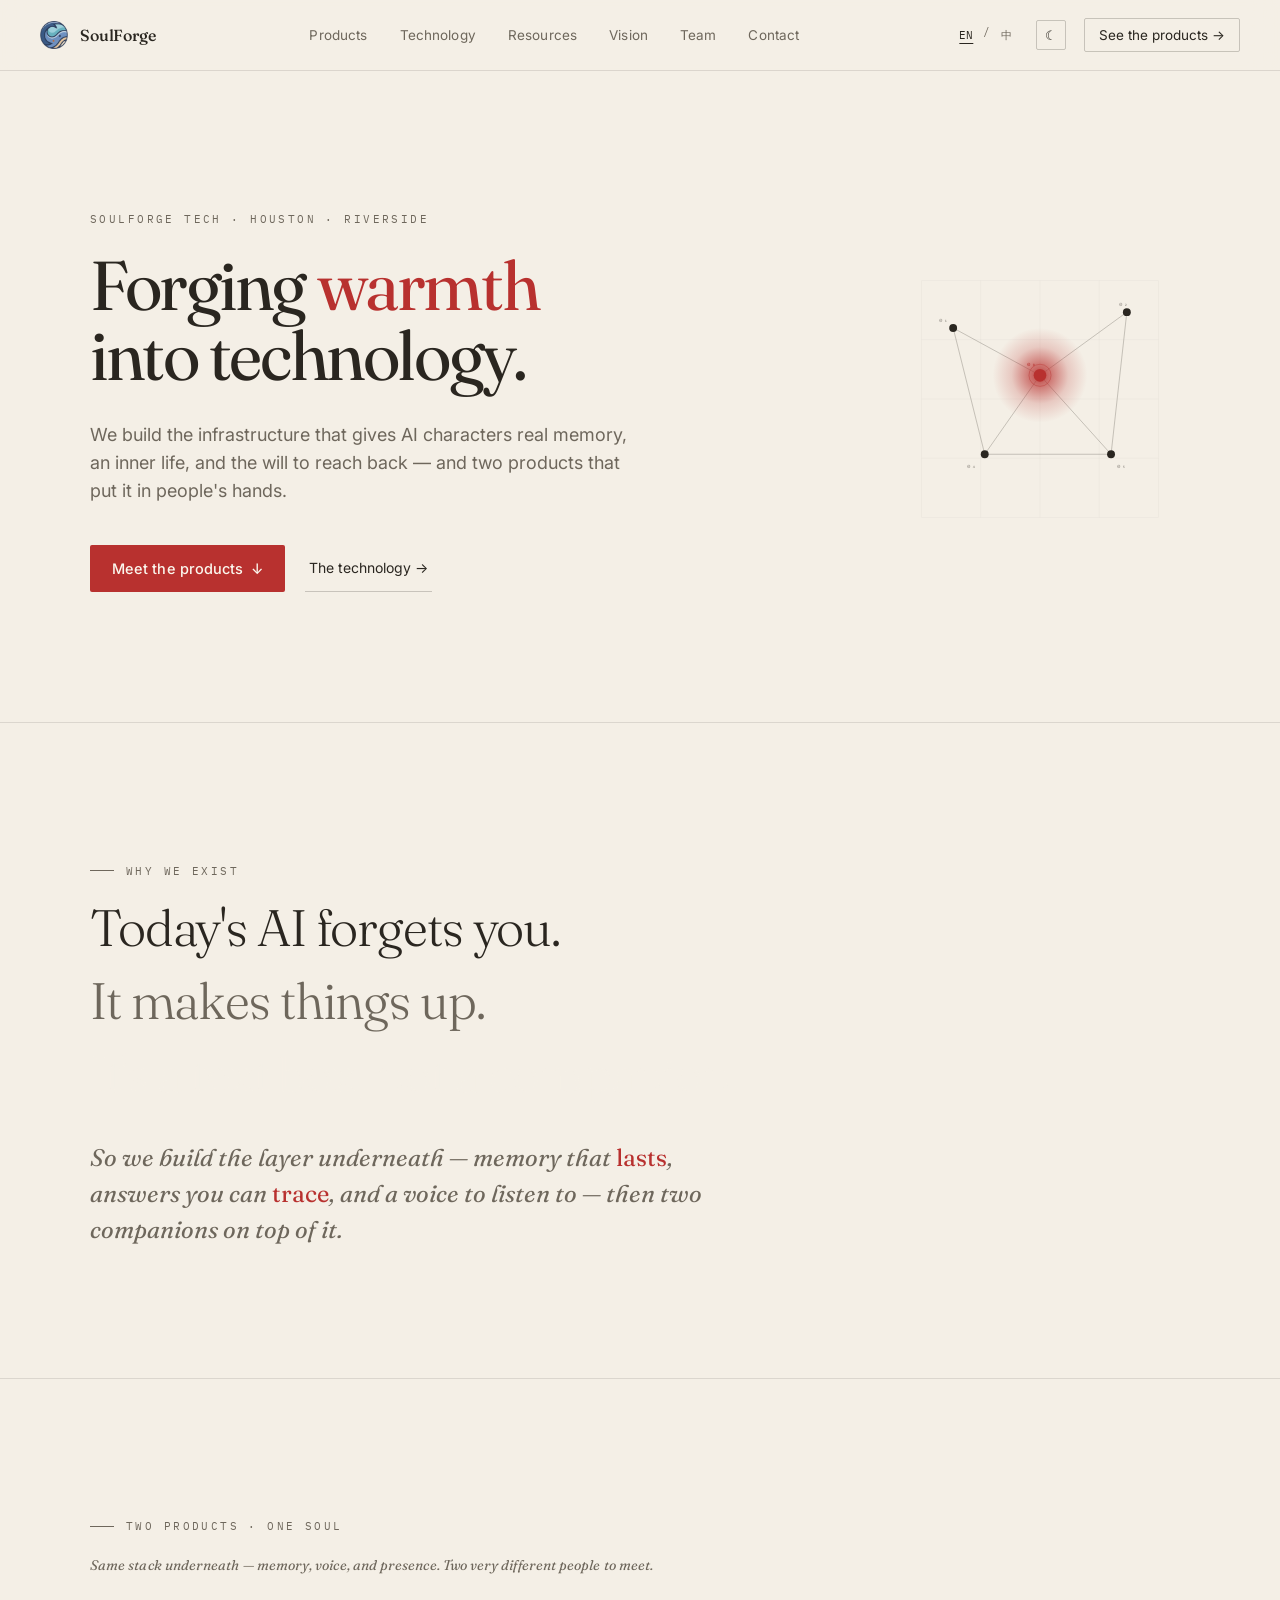
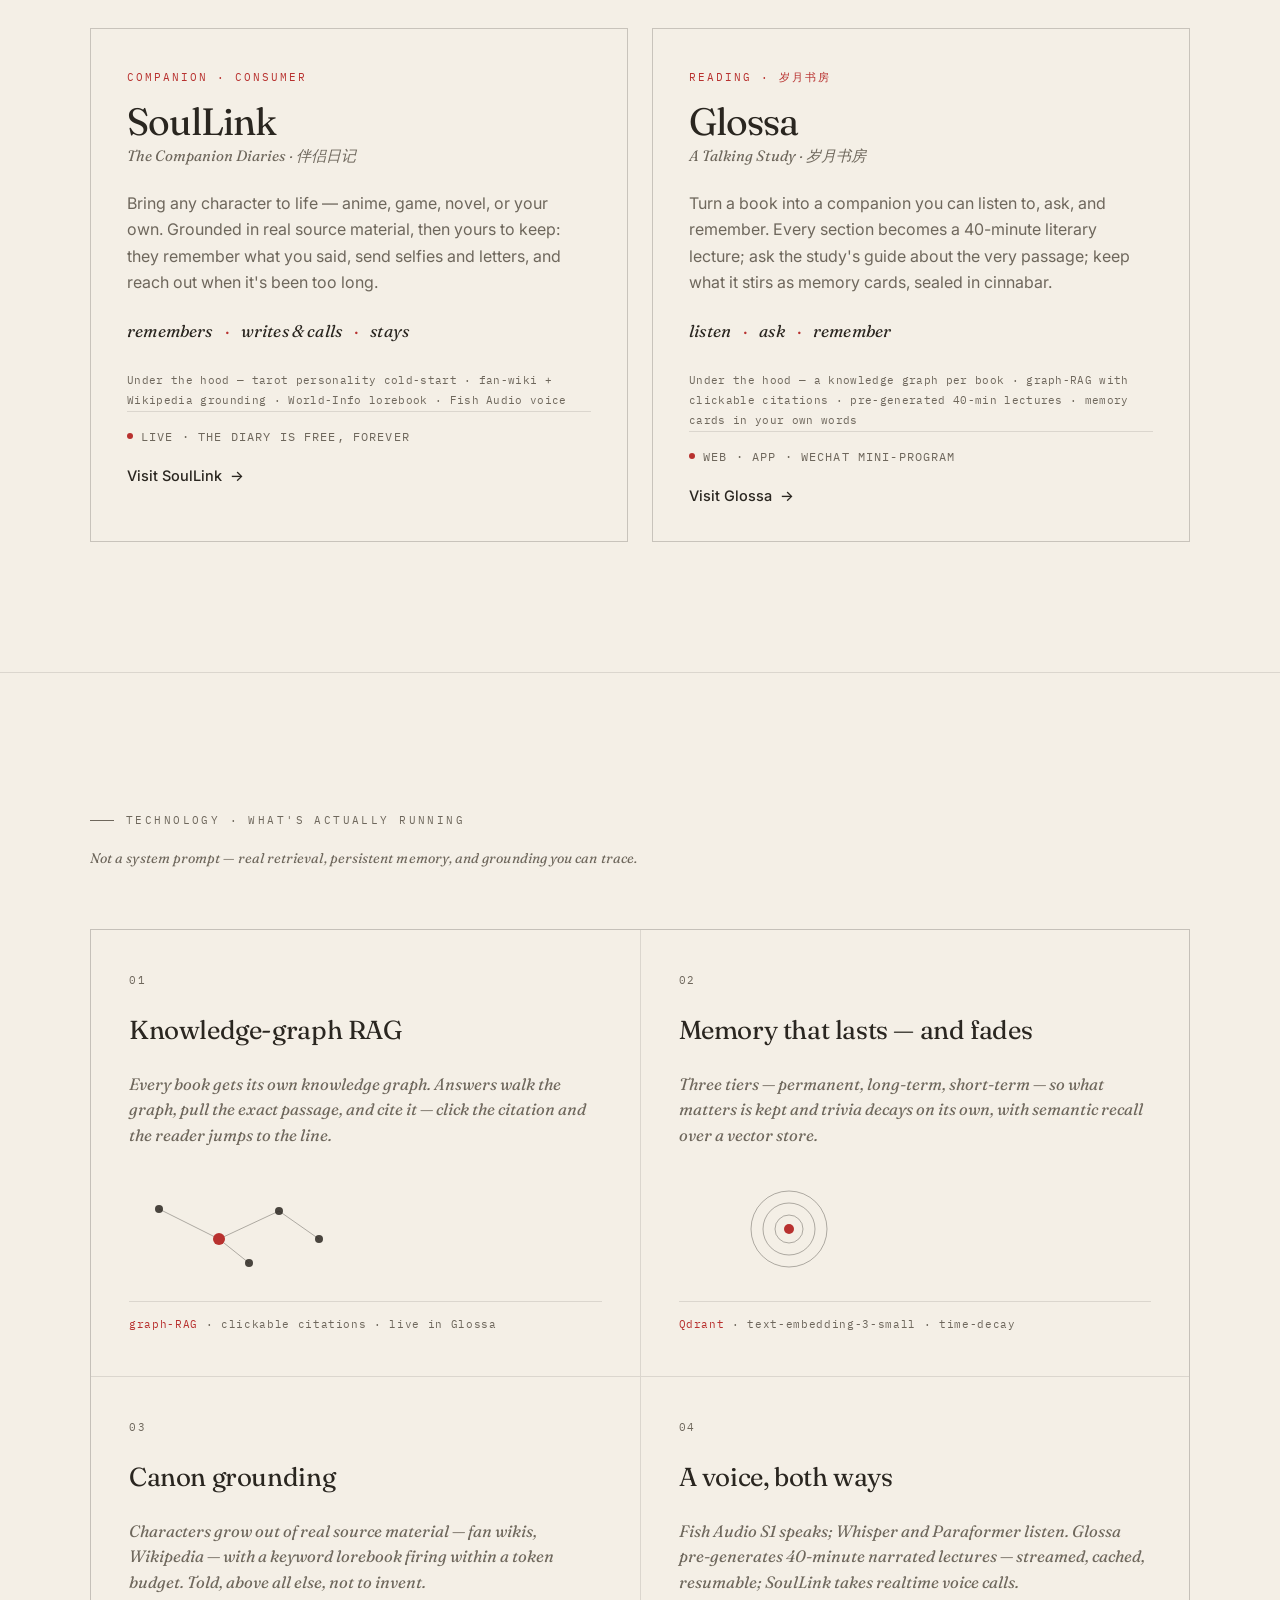
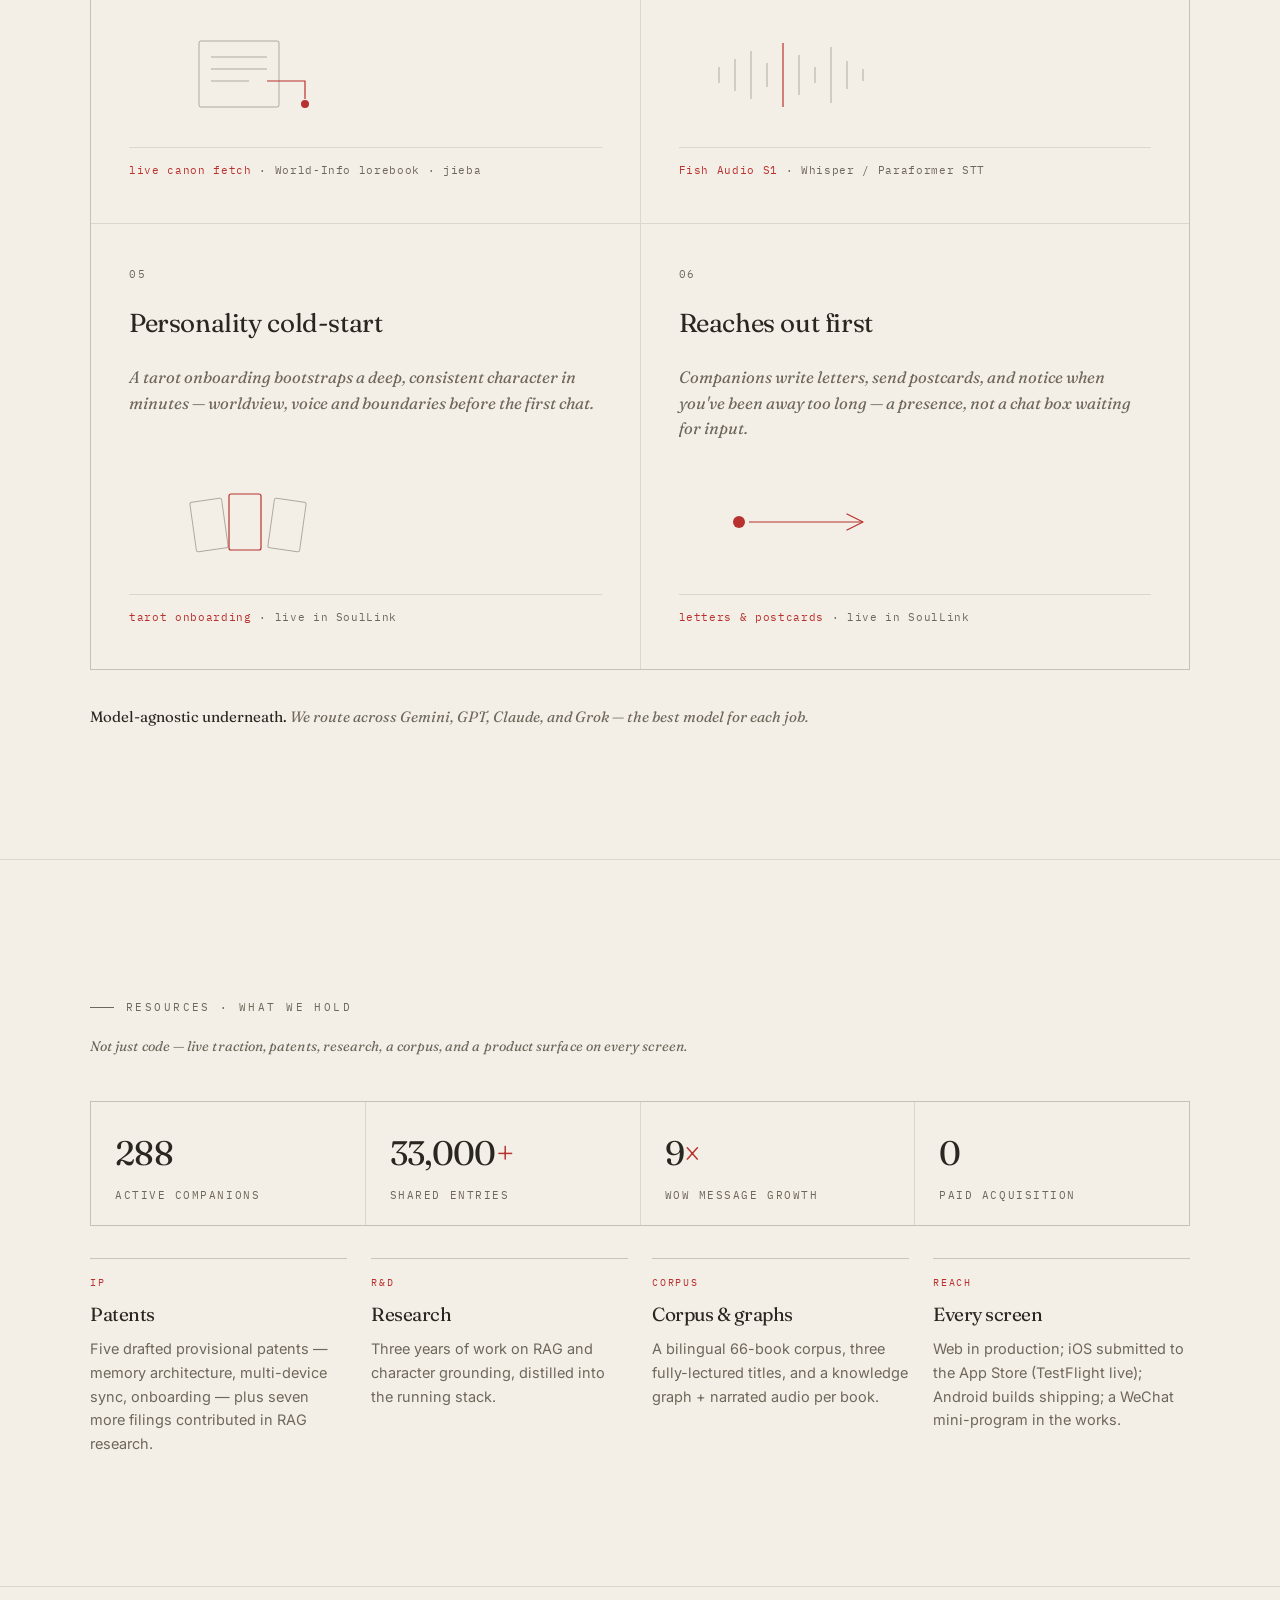
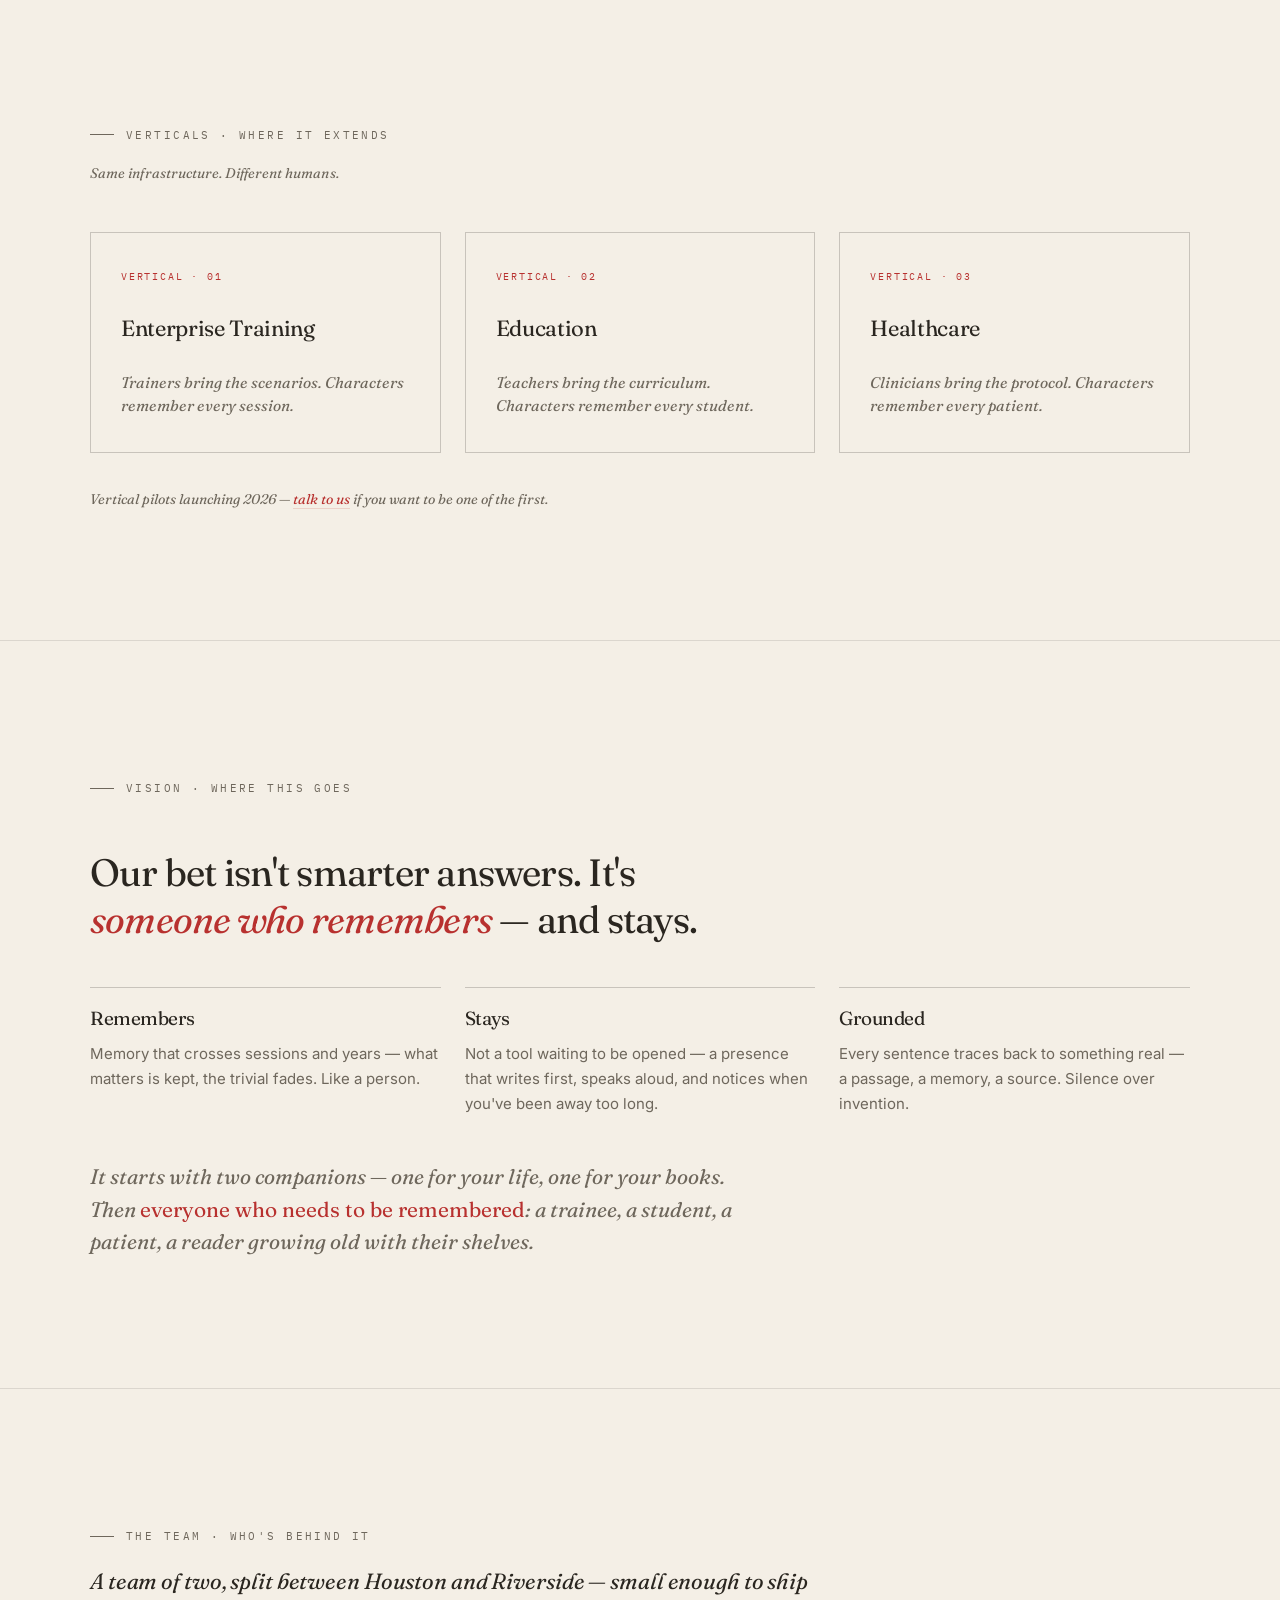
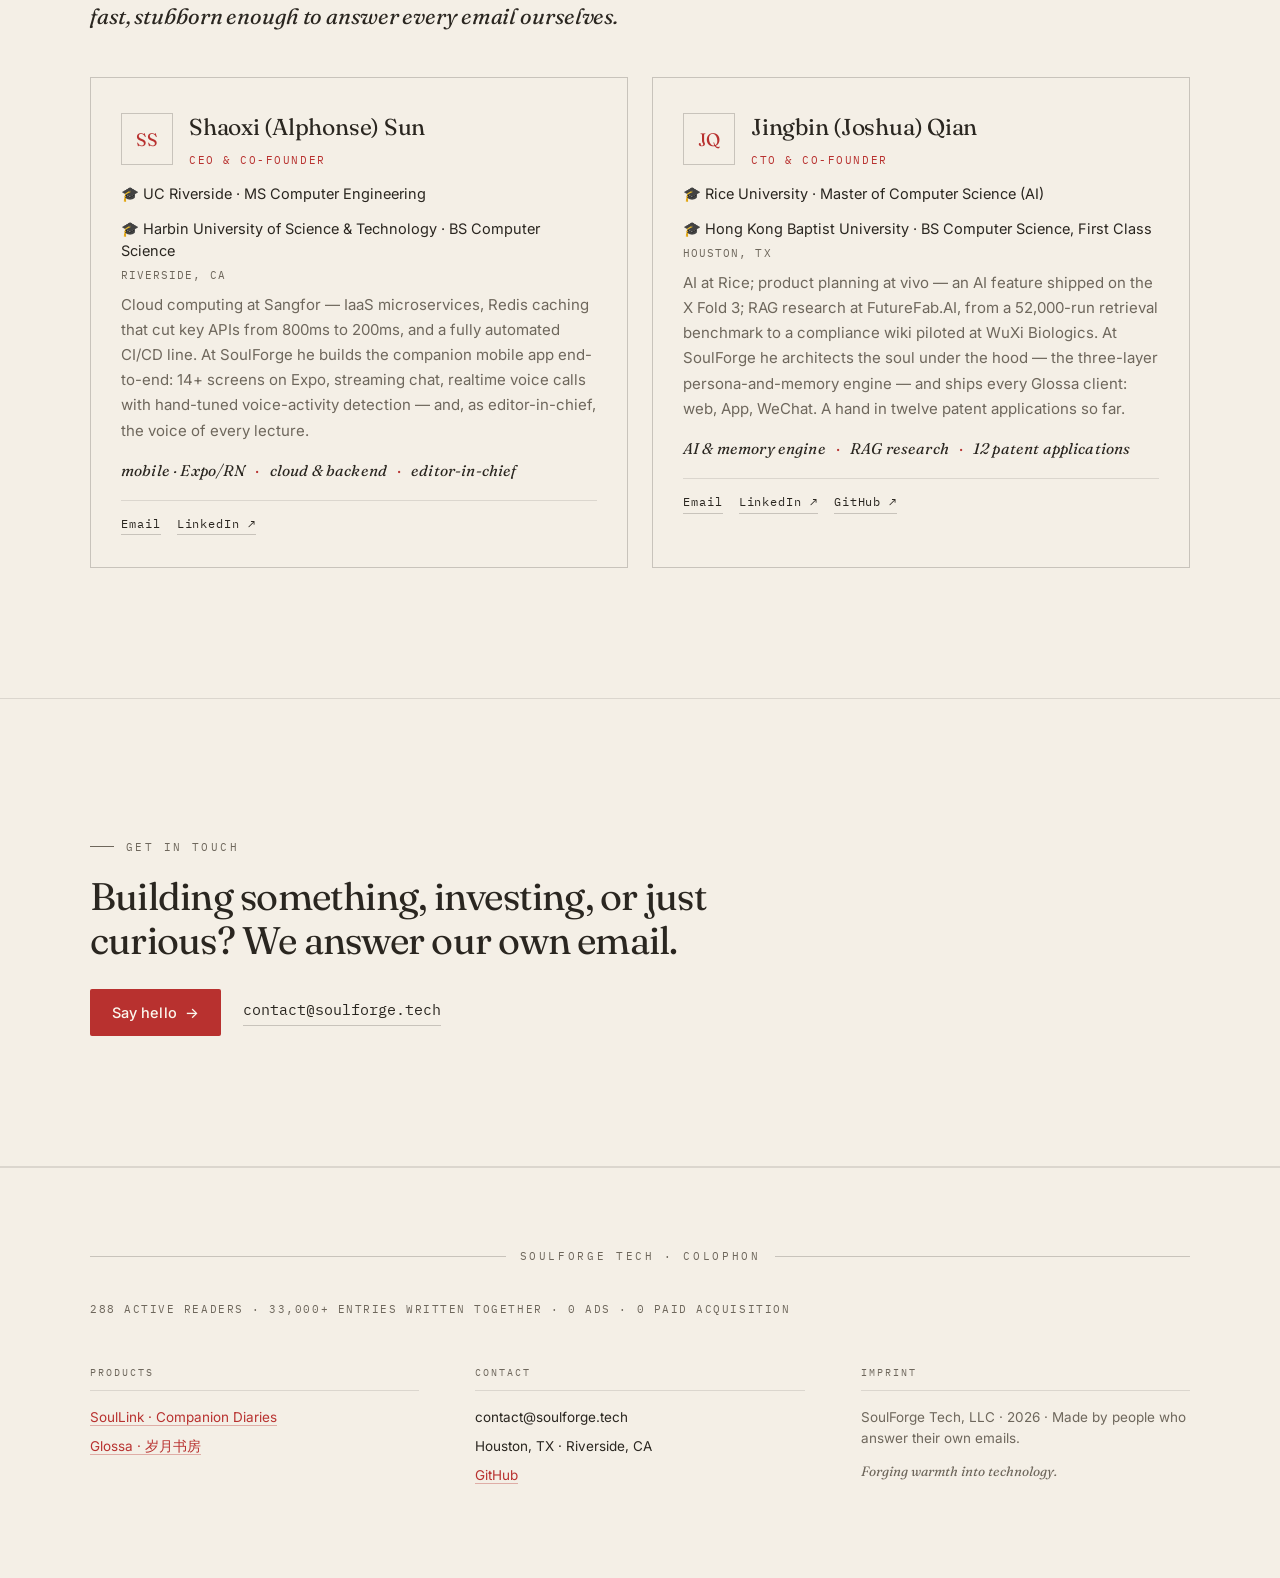
==== index.html @ 6eff0377 "fix(home): vision closing — 「和书架一起变老的读书人」→「读了一辈子书的人」 英文诗意直译在中文里不成立，换成自然说法。  Co-Authored-By: Claude O" ====
<!doctype html>
<html lang="en">
<head>
  <meta charset="utf-8"/>
  <meta name="viewport" content="width=device-width, initial-scale=1"/>
  <title>SoulForge Tech — Forging warmth into technology</title>
  <link rel="icon" type="image/png" href="public/logo.png"/>
  <link rel="canonical" href="https://soulforgetech.com/"/>
  <meta property="og:title" content="SoulForge Tech — Forging warmth into technology"/>
  <meta property="og:description" content="Infrastructure for AI companions with a soul — memory, an inner life, and the will to reach back. Two products: SoulLink and Glossa."/>
  <meta property="og:url" content="https://soulforgetech.com/"/>
  <meta property="og:image" content="https://soulforgetech.com/public/logo.png"/>
  <meta property="og:type" content="website"/>
  <meta name="theme-color" content="#0E0D0B" media="(prefers-color-scheme: dark)"/>
  <meta name="theme-color" content="#F4EFE6" media="(prefers-color-scheme: light)"/>
  <link rel="stylesheet" href="assets/platform.css?v=20260515"/>
  <style>
    /* ===== THEME: light auto-follows system; data-theme overrides ===== */
    :root{ --pf-nav-bg:rgba(14,13,11,0.86); }
    @media (prefers-color-scheme: light){
      :root{
        --pf-bg:#F4EFE6; --pf-bg-2:#ECE5D6; --pf-fg:#2A2620;
        --pf-muted:#6E675C; --pf-line:rgba(42,38,32,0.12); --pf-line-2:rgba(42,38,32,0.22);
        --pf-seal:#B8312F; --pf-seal-soft:rgba(184,49,47,0.16);
        --pf-nav-bg:rgba(244,239,230,0.85);
      }
    }
    :root[data-theme="light"]{
      --pf-bg:#F4EFE6; --pf-bg-2:#ECE5D6; --pf-fg:#2A2620;
      --pf-muted:#6E675C; --pf-line:rgba(42,38,32,0.12); --pf-line-2:rgba(42,38,32,0.22);
      --pf-seal:#B8312F; --pf-seal-soft:rgba(184,49,47,0.16);
      --pf-nav-bg:rgba(244,239,230,0.85);
    }
    :root[data-theme="dark"]{
      --pf-bg:#0E0D0B; --pf-bg-2:#16140F; --pf-fg:#F4EFE6;
      --pf-muted:#6B6760; --pf-line:rgba(244,239,230,0.10); --pf-line-2:rgba(244,239,230,0.18);
      --pf-seal:#B8312F; --pf-seal-soft:rgba(184,49,47,0.22);
      --pf-nav-bg:rgba(14,13,11,0.86);
    }
    /* theme-aware fixes for platform.css hardcodes */
    .platform .pf-nav{ background:var(--pf-nav-bg); }
    .platform .pf-btn{ color:#FBF7EE; }
    .platform .pf-problem-line:nth-child(3){ color:var(--pf-fg); opacity:.42; }
    /* subtle paper grain in light mode only */
    body.platform{ transition:background .4s ease,color .4s ease; }

    /* theme toggle button */
    .pf-theme{ width:30px; height:30px; border:1px solid var(--pf-line-2); background:transparent;
      color:var(--pf-fg); border-radius:2px; cursor:pointer; font-size:13px; line-height:1;
      display:inline-flex; align-items:center; justify-content:center; transition:border-color .15s ease; }
    .pf-theme:hover{ border-color:var(--pf-fg); }

    .pf-hero-eyebrow{ font-family:var(--pf-mono); font-size:11px; letter-spacing:.22em; text-transform:uppercase; color:var(--pf-muted); margin-bottom:22px; }

    /* hero graph — theme-aware via CSS (var() needs CSS props, not SVG attrs) */
    .pf-graph .g-grid{ stroke:var(--pf-fg); stroke-opacity:.07; stroke-width:.5; fill:none; }
    .pf-graph .g-edge{ stroke:var(--pf-fg); stroke-opacity:.30; stroke-width:1; fill:none; }
    .pf-graph .g-node{ fill:var(--pf-fg); }
    .pf-graph .g-hot{ fill:var(--pf-seal); }
    .pf-graph .g-ring{ stroke:var(--pf-seal); stroke-width:1; fill:none; opacity:.5; }
    .pf-graph .g-lbl{ fill:var(--pf-fg); fill-opacity:.5; font-family:var(--pf-mono); font-size:8px; letter-spacing:.1em; }
    .pf-graph .g-lbl.hot{ fill:var(--pf-seal); fill-opacity:1; }

    /* closing line under the problem */
    .pf-turn{ font-family:var(--pf-display); font-style:italic; font-size:clamp(18px,2vw,24px);
      color:var(--pf-muted); margin-top:36px; max-width:640px; text-wrap:pretty; }
    .pf-turn em{ font-style:normal; color:var(--pf-seal); }

    /* two product cards — the gateway */
    .pf-products{ display:grid; grid-template-columns:1fr 1fr; gap:24px; margin-top:52px; }
    .pf-product{ display:flex; flex-direction:column; text-decoration:none; padding:40px 36px 34px;
      border:1px solid var(--pf-line-2); background:var(--pf-bg); position:relative; overflow:hidden;
      transition:border-color .2s ease, transform .2s ease; }
    .pf-product::after{ content:""; position:absolute; left:0; top:0; height:3px; width:100%; background:var(--pf-seal); transform:scaleX(0); transform-origin:left; transition:transform .25s ease; }
    .pf-product:hover{ transform:translateY(-3px); }
    .pf-product:hover::after{ transform:scaleX(1); }
    .pf-product .pp-tag{ font-family:var(--pf-mono); font-size:10px; letter-spacing:.18em; text-transform:uppercase; color:var(--pf-seal); }
    .pf-product .pp-name{ font-family:var(--pf-display); font-weight:400; font-size:38px; letter-spacing:-.025em; color:var(--pf-fg); margin:18px 0 4px; line-height:1; }
    .pf-product .pp-sub{ font-family:var(--pf-display); font-style:italic; font-size:15px; color:var(--pf-muted); }
    .pf-product .pp-desc{ font-family:var(--pf-body); font-size:15px; line-height:1.6; color:var(--pf-muted); margin:22px 0 22px; max-width:42ch; }
    /* verb line — italic display keywords with seal middots, no boxes */
    .pf-product .pp-kw{ display:flex; flex-wrap:wrap; align-items:baseline; margin-bottom:20px; }
    .pf-product .pp-kw > span{ font-family:var(--pf-display); font-style:italic; font-size:17px; letter-spacing:.01em; color:var(--pf-fg); }
    .pf-product .pp-kw > span + span::before{ content:"·"; color:var(--pf-seal); font-style:normal; margin:0 12px; }
    .pf-product .pp-meta{ font-family:var(--pf-mono); font-size:10.5px; letter-spacing:.1em; text-transform:uppercase; color:var(--pf-muted); padding-top:16px; border-top:1px solid var(--pf-line); display:flex; align-items:center; gap:8px; }
    .pf-product .pp-meta .dot{ width:6px; height:6px; border-radius:50%; background:var(--pf-seal); display:inline-block; }
    .pf-product .pp-tech{ font-family:var(--pf-mono); font-size:10px; letter-spacing:.03em; line-height:1.75; color:var(--pf-muted); margin-top:8px; }
    .pf-product .pp-go{ margin-top:20px; font-family:var(--pf-body); font-size:14.5px; font-weight:500; color:var(--pf-fg); display:inline-flex; gap:8px; align-items:center; }
    .pf-product:hover .pp-go{ color:var(--pf-seal); }
    .pf-product .pp-go .arrow{ transition:transform .2s ease; }
    .pf-product:hover .pp-go .arrow{ transform:translateX(3px); }

    /* platform capabilities — 2×2, richer + a proof line */
    .pf-caps{ display:grid; grid-template-columns:1fr 1fr; gap:1px; background:var(--pf-line); border:1px solid var(--pf-line); margin-top:44px; }
    .pf-cap{ background:var(--pf-bg); padding:34px 34px 30px; display:flex; flex-direction:column; gap:12px; min-height:210px; }
    .pf-cap .n{ font-family:var(--pf-mono); font-size:10px; letter-spacing:.18em; color:var(--pf-seal); }
    .pf-cap h3{ font-family:var(--pf-display); font-weight:400; font-size:22px; color:var(--pf-fg); letter-spacing:-.01em; }
    .pf-cap p{ font-family:var(--pf-body); font-size:14.5px; line-height:1.58; color:var(--pf-muted); flex:1; }
    .pf-cap .proof{ font-family:var(--pf-mono); font-size:10.5px; letter-spacing:.06em; color:var(--pf-muted); padding-top:14px; border-top:1px solid var(--pf-line); }
    .pf-cap .proof b{ color:var(--pf-seal); font-weight:400; }
    .pf-more{ margin-top:34px; display:inline-flex; align-items:center; gap:8px; font-family:var(--pf-body); font-size:14.5px; color:var(--pf-seal); text-decoration:none; border-bottom:1px solid var(--pf-seal-soft); padding-bottom:3px; }
    .pf-more:hover{ border-color:var(--pf-seal); }
    .pf-verticals-note{ margin-top:28px; font-family:var(--pf-display); font-style:italic; font-size:15px; color:var(--pf-muted); }
    .pf-verticals-note b{ color:var(--pf-fg); font-weight:400; font-style:normal; }

    /* team */
    .pf-team{ display:grid; grid-template-columns:1fr 1fr; gap:24px; margin-top:44px; }
    .pf-member{ padding:32px 30px; border:1px solid var(--pf-line-2); background:var(--pf-bg); }
    .pf-member .m-name{ font-family:var(--pf-display); font-weight:400; font-size:23px; color:var(--pf-fg); letter-spacing:-.01em; }
    .pf-member .m-role{ font-family:var(--pf-mono); font-size:11px; letter-spacing:.14em; text-transform:uppercase; color:var(--pf-seal); margin-top:8px; }
    .pf-member .m-edu{ font-family:var(--pf-body); font-size:13px; color:var(--pf-fg); margin-top:14px; }
    .pf-member .m-bio{ font-family:var(--pf-body); font-size:13.5px; color:var(--pf-muted); line-height:1.6; margin-top:8px; }

    /* contact */
    .pf-contact{ max-width:640px; }
    .pf-contact h2{ font-family:var(--pf-display); font-weight:400; font-size:clamp(28px,3vw,40px); letter-spacing:-.02em; line-height:1.14; color:var(--pf-fg); margin-bottom:26px; text-wrap:balance; }
    .pf-contact .row{ display:flex; align-items:center; gap:22px; flex-wrap:wrap; }
    .pf-contact .email{ font-family:var(--pf-mono); font-size:15px; color:var(--pf-fg); text-decoration:none; border-bottom:1px solid var(--pf-line-2); padding-bottom:3px; }
    .pf-contact .email:hover{ border-color:var(--pf-seal); color:var(--pf-seal); }

    /* smooth anchors under the sticky nav */
    html{ scroll-behavior:smooth; }
    .pf-section{ scroll-margin-top:70px; }

    /* nav scroll-spy — seal underline on the active section */
    .pf-nav-links a{ position:relative; }
    .pf-nav-links a::after{ content:""; position:absolute; left:10%; right:10%; bottom:-5px; height:1.5px; background:var(--pf-seal); transform:scaleX(0); transform-origin:left; transition:transform .25s ease; }
    .pf-nav-links a.on{ color:var(--pf-fg); }
    .pf-nav-links a.on::after{ transform:scaleX(1); }

    /* sub-eyebrow — labels the two halves of the tech section */
    .pf-sub-eyebrow{ display:block; font-family:var(--pf-mono); font-size:10.5px; letter-spacing:.2em; text-transform:uppercase; color:var(--pf-muted); margin-top:56px; }
    .pf-sub-eyebrow b{ color:var(--pf-seal); font-weight:400; }

    /* the tech grid — six real capabilities, theme-aware SVGs */
    .pf-pillars{ display:grid; grid-template-columns:repeat(3,1fr); gap:1px; background:var(--pf-line); border:1px solid var(--pf-line); margin-top:44px; }
    .pf-pillar{ background:var(--pf-bg); padding:30px 28px 24px; display:flex; flex-direction:column; gap:11px; }
    .pf-pillar .proof{ font-family:var(--pf-mono); font-size:11px; letter-spacing:.06em; color:var(--pf-muted); padding-top:14px; border-top:1px solid var(--pf-line); }
    .pf-pillar .proof b{ color:var(--pf-seal); font-weight:400; }
    .pf-pillar-num{ font-family:var(--pf-mono); font-size:10px; letter-spacing:.18em; color:var(--pf-seal); }
    .pf-pillar-title{ font-family:var(--pf-display); font-weight:400; font-size:19px; color:var(--pf-fg); letter-spacing:-.01em; }
    .pf-pillar-desc{ font-family:var(--pf-body); font-size:13.5px; line-height:1.55; color:var(--pf-muted); flex:1; }
    .pf-pillar-svg{ width:100%; height:70px; margin-top:4px; }
    .pf-pillar-svg .s{ stroke:var(--pf-fg); stroke-opacity:.35; stroke-width:1; fill:none; }
    .pf-pillar-svg .f{ fill:var(--pf-fg); fill-opacity:.85; }
    .pf-pillar-svg .hot{ fill:var(--pf-seal); }
    .pf-pillar-svg .hots{ stroke:var(--pf-seal); stroke-width:1.2; fill:none; }

    /* resources — the holdings */
    .pf-stats{ display:grid; grid-template-columns:repeat(4,1fr); gap:1px; background:var(--pf-line); border:1px solid var(--pf-line); margin-top:44px; }
    .pf-stat{ background:var(--pf-bg); padding:26px 24px 22px; }
    .pf-stat .v{ font-family:var(--pf-display); font-weight:400; font-size:34px; color:var(--pf-fg); letter-spacing:-.02em; font-variant-numeric:tabular-nums; }
    .pf-stat .v em{ font-style:normal; color:var(--pf-seal); }
    .pf-stat .k{ font-family:var(--pf-mono); font-size:10.5px; letter-spacing:.14em; text-transform:uppercase; color:var(--pf-muted); margin-top:8px; }
    .pf-res{ display:grid; grid-template-columns:repeat(4,1fr); gap:24px; margin-top:32px; }
    .pf-res-item{ border-top:1px solid var(--pf-line-2); padding-top:16px; }
    .pf-res-item .n{ font-family:var(--pf-mono); font-size:10px; letter-spacing:.18em; color:var(--pf-seal); display:block; margin-bottom:10px; }
    .pf-res-item h3{ font-family:var(--pf-display); font-weight:400; font-size:18px; color:var(--pf-fg); }
    .pf-res-item p{ font-family:var(--pf-body); font-size:13px; line-height:1.6; color:var(--pf-muted); margin-top:8px; }

    /* verticals (ported) */
    .pf-verticals{ display:grid; grid-template-columns:repeat(3,1fr); gap:24px; margin-top:44px; }
    .pf-vertical{ border-top:1px solid var(--pf-line-2); padding-top:18px; }
    .pf-vertical-num{ font-family:var(--pf-mono); font-size:10px; letter-spacing:.18em; color:var(--pf-seal); }
    .pf-vertical-title{ font-family:var(--pf-display); font-weight:400; font-size:20px; color:var(--pf-fg); margin-top:10px; }
    .pf-vertical-desc{ font-family:var(--pf-body); font-size:13.5px; line-height:1.6; color:var(--pf-muted); margin-top:8px; }
    .pf-verticals-disclaimer{ margin-top:30px; font-family:var(--pf-display); font-style:italic; font-size:14.5px; color:var(--pf-muted); }
    .pf-verticals-disclaimer a{ color:var(--pf-seal); text-decoration:none; border-bottom:1px solid var(--pf-seal-soft); }

    /* vision */
    .pf-vision-lead{ font-family:var(--pf-display); font-weight:400; font-size:clamp(26px,3vw,38px); letter-spacing:-.02em; line-height:1.22; color:var(--pf-fg); max-width:780px; margin-top:34px; text-wrap:balance; }
    .pf-vision-lead em{ font-style:italic; color:var(--pf-seal); }
    .pf-vis{ display:grid; grid-template-columns:repeat(3,1fr); gap:24px; margin-top:44px; }
    .pf-vis-item{ border-top:1px solid var(--pf-line-2); padding-top:16px; }
    .pf-vis-item h3{ font-family:var(--pf-display); font-weight:400; font-size:19px; color:var(--pf-fg); }
    .pf-vis-item p{ font-family:var(--pf-body); font-size:13.5px; line-height:1.62; color:var(--pf-muted); margin-top:8px; }
    .pf-vision-close{ margin-top:44px; font-family:var(--pf-display); font-style:italic; font-size:clamp(17px,1.9vw,21px); color:var(--pf-muted); max-width:680px; line-height:1.55; }
    .pf-vision-close em{ font-style:normal; color:var(--pf-seal); }

    /* team — richer cards */
    .pf-member .m-top{ display:flex; align-items:center; gap:16px; }
    .pf-member .m-ava{ width:52px; height:52px; flex:0 0 auto; display:grid; place-items:center; border:1px solid var(--pf-line-2); color:var(--pf-seal); font-family:var(--pf-display); font-size:18px; letter-spacing:.02em; }
    .pf-member .m-loc{ font-family:var(--pf-mono); font-size:10.5px; letter-spacing:.1em; text-transform:uppercase; color:var(--pf-muted); margin-top:6px; }
    /* focus line — same italic verb treatment as the product cards */
    .pf-member .m-chips{ display:flex; flex-wrap:wrap; align-items:baseline; margin-top:16px; }
    .pf-member .m-chips > span{ font-family:var(--pf-display); font-style:italic; font-size:15.5px; letter-spacing:.01em; color:var(--pf-fg); }
    .pf-member .m-chips > span + span::before{ content:"·"; color:var(--pf-seal); font-style:normal; margin:0 10px; }
    .pf-member .m-links{ display:flex; gap:16px; margin-top:18px; padding-top:14px; border-top:1px solid var(--pf-line); }
    .pf-member .m-links a{ font-family:var(--pf-mono); font-size:11px; letter-spacing:.08em; color:var(--pf-fg); text-decoration:none; border-bottom:1px solid var(--pf-line-2); padding-bottom:2px; }
    .pf-member .m-links a:hover{ color:var(--pf-seal); border-color:var(--pf-seal); }

    /* type scale bump + smoother rendering (fonts read small / jagged on Windows) */
    body.platform{ -webkit-font-smoothing:antialiased; -moz-osx-font-smoothing:grayscale; text-rendering:optimizeLegibility; }
    .pf-nav-links a{ font-size:14.5px; }
    .pf-eyebrow{ font-size:11.5px; }
    .pf-hero-sub{ font-size:18px; line-height:1.65; }
    .pf-section-tagline{ font-size:17px; }
    .pf-why p{ font-size:17.5px; line-height:1.7; }
    .pf-product .pp-desc{ font-size:16px; line-height:1.66; max-width:46ch; }
    .pf-product .pp-tech{ font-size:11px; line-height:1.8; }
    .pf-product .pp-meta{ font-size:11.5px; }
    .pf-product .pp-tag{ font-size:11px; }
    .pf-pillar-title{ font-size:20px; }
    .pf-pillar-desc{ font-size:15px; line-height:1.62; }
    .pf-res-item h3{ font-size:19px; }
    .pf-res-item p{ font-size:14.5px; line-height:1.65; }
    .pf-stat .k{ font-size:11px; }
    .pf-vertical-desc{ font-size:15px; line-height:1.65; }
    .pf-vis-item p{ font-size:15px; line-height:1.68; }
    .pf-member .m-edu{ font-size:14.5px; }
    .pf-member .m-bio{ font-size:15px; line-height:1.68; }
    .pf-member .m-links a{ font-size:11.5px; }

    @media (max-width:980px){
      .pf-products{ grid-template-columns:1fr; }
      .pf-caps{ grid-template-columns:1fr 1fr; }
      .pf-team{ grid-template-columns:1fr; }
      .pf-pillars{ grid-template-columns:1fr 1fr; }
      .pf-stats{ grid-template-columns:1fr 1fr; }
      .pf-res{ grid-template-columns:1fr 1fr; }
      .pf-verticals{ grid-template-columns:1fr; }
      .pf-vis{ grid-template-columns:1fr; }
    }
    @media (max-width:560px){ .pf-caps{ grid-template-columns:1fr; } .pf-pillars{ grid-template-columns:1fr; } .pf-res{ grid-template-columns:1fr; } }
  </style>
</head>
<body class="platform lang-en">

  <!-- ===== NAV ===== -->
  <nav class="pf-nav">
    <div class="pf-nav-inner">
      <a class="pf-logo" href="index.html">
        <img src="public/logo.png" alt="SoulForge" class="pf-mark"/>
        <span>SoulForge</span>
      </a>
      <div class="pf-nav-links">
        <a href="#products"><span class="en-only">Products</span><span class="zh-only">产品</span></a>
        <a href="#tech"><span class="en-only">Technology</span><span class="zh-only">技术</span></a>
        <a href="#resources"><span class="en-only">Resources</span><span class="zh-only">资源</span></a>
        <a href="#vision"><span class="en-only">Vision</span><span class="zh-only">愿景</span></a>
        <a href="#company"><span class="en-only">Team</span><span class="zh-only">团队</span></a>
        <a href="#contact"><span class="en-only">Contact</span><span class="zh-only">联系</span></a>
      </div>
      <div class="pf-nav-actions">
        <div class="pf-lang" id="lang-toggle">
          <button data-lang="en" class="active">EN</button>
          <span style="color:var(--pf-muted)">/</span>
          <button data-lang="zh">中</button>
        </div>
        <button class="pf-theme" id="theme-toggle" aria-label="Toggle theme">☾</button>
        <a href="#products" class="pf-back"><span class="en-only">See the products →</span><span class="zh-only">看看产品 →</span></a>
      </div>
    </div>
  </nav>

  <!-- ===== HERO ===== -->
  <header class="pf-hero">
    <div class="container">
      <div class="pf-hero-grid">
        <div>
          <div class="pf-hero-eyebrow"><span class="en-only">SoulForge Tech · Houston · Riverside</span><span class="zh-only">SoulForge Tech · 休斯顿 · 河滨</span></div>
          <h1 class="pf-hero-headline">
            <span class="en-only">Forging <em>warmth</em> into technology.</span>
            <span class="zh-only">把<em>温度</em>，铸进技术。</span>
          </h1>
          <p class="pf-hero-sub">
            <span class="en-only">We build the infrastructure that gives AI characters real memory, an inner life, and the will to reach back — and two products that put it in people's hands.</span>
            <span class="zh-only">我们为 AI 角色打造真正的记忆、内心和主动性，并做成两款产品：一款陪你生活，一款陪你读书。</span>
          </p>
          <div class="pf-hero-actions">
            <a href="#products" class="pf-btn"><span class="en-only">Meet the products</span><span class="zh-only">认识两个产品</span><span class="arrow">↓</span></a>
            <a href="#tech" class="pf-btn-quiet"><span class="en-only">The technology →</span><span class="zh-only">看技术 →</span></a>
          </div>
        </div>

        <div class="pf-hero-visual">
          <svg class="pf-graph" viewBox="0 0 380 380" aria-hidden="true">
            <defs>
              <radialGradient id="pf-node-glow" cx="50%" cy="50%" r="50%">
                <stop offset="0" stop-color="#B8312F" stop-opacity="0.9"/>
                <stop offset="0.6" stop-color="#B8312F" stop-opacity="0.2"/>
                <stop offset="1" stop-color="#B8312F" stop-opacity="0"/>
              </radialGradient>
            </defs>
            <g class="g-grid">
              <path d="M 40 40 L 340 40 L 340 340 L 40 340 Z"/>
              <line x1="40" y1="115" x2="340" y2="115"/>
              <line x1="40" y1="190" x2="340" y2="190"/>
              <line x1="40" y1="265" x2="340" y2="265"/>
              <line x1="115" y1="40" x2="115" y2="340"/>
              <line x1="190" y1="40" x2="190" y2="340"/>
              <line x1="265" y1="40" x2="265" y2="340"/>
            </g>
            <g class="g-edge">
              <line x1="80" y1="100" x2="190" y2="160"/>
              <line x1="190" y1="160" x2="300" y2="80"/>
              <line x1="190" y1="160" x2="120" y2="260"/>
              <line x1="190" y1="160" x2="280" y2="260"/>
              <line x1="120" y1="260" x2="280" y2="260"/>
              <line x1="80" y1="100" x2="120" y2="260"/>
              <line x1="300" y1="80" x2="280" y2="260"/>
            </g>
            <circle cx="190" cy="160" r="60" fill="url(#pf-node-glow)"/>
            <g class="g-node">
              <circle cx="80"  cy="100" r="5"/>
              <circle cx="300" cy="80"  r="5"/>
              <circle cx="120" cy="260" r="5"/>
              <circle cx="280" cy="260" r="5"/>
            </g>
            <circle class="g-hot" cx="190" cy="160" r="8"/>
            <circle class="g-ring" cx="190" cy="160" r="14"/>
            <text class="g-lbl" x="62" y="92">e₁</text>
            <text class="g-lbl" x="290" y="72">e₂</text>
            <text class="g-lbl" x="98" y="278">e₄</text>
            <text class="g-lbl" x="288" y="278">e₅</text>
            <text class="g-lbl hot" x="174" y="148">e₀</text>
          </svg>
        </div>
      </div>
    </div>
  </header>

  <!-- ===== THE PROBLEM ===== -->
  <section class="pf-section" id="why">
    <div class="container">
      <span class="pf-eyebrow"><span class="en-only">Why we exist</span><span class="zh-only">为什么做这件事</span></span>
      <div class="pf-problem">
        <div class="pf-problem-line"><span class="en-only">Today's AI forgets you.</span><span class="zh-only">今天的 AI，会忘了你。</span></div>
        <div class="pf-problem-line"><span class="en-only">It makes things up.</span><span class="zh-only">它会一本正经地编。</span></div>
        <div class="pf-problem-line"><span class="en-only">It's a text box, not a companion.</span><span class="zh-only">它只是一个输入框，谈不上陪伴。</span></div>
      </div>
      <p class="pf-turn"><span class="en-only">So we build the layer underneath — memory that <em>lasts</em>, answers you can <em>trace</em>, and a voice to listen to — then two companions on top of it.</span><span class="zh-only">于是我们从最底层做起：<em>记得住</em>的记忆、<em>有出处</em>的回答、听得见的声音。两个产品，都建在这之上。</span></p>
    </div>
  </section>

  <!-- ===== PRODUCTS ===== -->
  <section class="pf-section" id="products">
    <div class="container">
      <span class="pf-eyebrow"><span class="en-only">Two products · one soul</span><span class="zh-only">两个产品 · 同一个灵魂</span></span>
      <p class="pf-section-tagline"><span class="en-only">Same stack underneath — memory, voice, and presence. Two very different people to meet.</span><span class="zh-only">底下是同一套系统：记忆、声音、陪伴。上面是两个性格很不一样的伙伴，等你认识。</span></p>

      <div class="pf-products">
        <a class="pf-product" href="soullink.html">
          <span class="pp-tag"><span class="en-only">Companion · consumer</span><span class="zh-only">陪伴 · 消费级</span></span>
          <span class="pp-name">SoulLink</span>
          <span class="pp-sub"><span class="en-only">The Companion Diaries · 伴侣日记</span><span class="zh-only">伴侣日记 · The Companion Diaries</span></span>
          <span class="pp-desc"><span class="en-only">Bring any character to life — anime, game, novel, or your own. Grounded in real source material, then yours to keep: they remember what you said, send selfies and letters, and reach out when it's been too long.</span><span class="zh-only">把心里的 ta 带来——动漫、游戏、小说，或只活在你心里的那个。从真实资料里长出来，然后留在你身边：记得你说过的小事，会发自拍和来信，太久没说话会主动找你。</span></span>
          <span class="pp-kw">
            <span><span class="en-only">remembers</span><span class="zh-only">记得你</span></span>
            <span><span class="en-only">writes &amp; calls</span><span class="zh-only">会来信</span></span>
            <span><span class="en-only">stays</span><span class="zh-only">一直在</span></span>
          </span>
          <span class="pp-tech"><span class="en-only">Under the hood — tarot personality cold-start · fan-wiki + Wikipedia grounding · World-Info lorebook · Fish Audio voice</span><span class="zh-only">底层 —— 塔罗人格冷启动 · 粉丝百科+维基 grounding · World-Info 词条库 · Fish Audio 声音</span></span>
          <span class="pp-meta"><span class="dot"></span><span class="en-only">Live · the diary is free, forever</span><span class="zh-only">已上线 · 日记永远免费</span></span>
          <span class="pp-go"><span class="en-only">Visit SoulLink</span><span class="zh-only">走进 SoulLink</span><span class="arrow">→</span></span>
        </a>

        <a class="pf-product" href="glossa.html">
          <span class="pp-tag"><span class="en-only">Reading · 岁月书房</span><span class="zh-only">读书 · 岁月书房</span></span>
          <span class="pp-name">Glossa</span>
          <span class="pp-sub"><span class="en-only">A Talking Study · 岁月书房</span><span class="zh-only">岁月书房 · A Talking Study</span></span>
          <span class="pp-desc"><span class="en-only">Turn a book into a companion you can listen to, ask, and remember. Every section becomes a 40-minute literary lecture; ask the study's guide about the very passage; keep what it stirs as memory cards, sealed in cinnabar.</span><span class="zh-only">把一本书变成可听、可问、可回忆的陪伴。每一节化成 40 分钟文学精讲；对着正听的这段问书斋伴读；把想起的往事，盖上朱砂印，留成一张张记忆卡。</span></span>
          <span class="pp-kw">
            <span><span class="en-only">listen</span><span class="zh-only">听讲解</span></span>
            <span><span class="en-only">ask</span><span class="zh-only">问这一节</span></span>
            <span><span class="en-only">remember</span><span class="zh-only">记忆卡</span></span>
          </span>
          <span class="pp-tech"><span class="en-only">Under the hood — a knowledge graph per book · graph-RAG with clickable citations · pre-generated 40-min lectures · memory cards in your own words</span><span class="zh-only">底层 —— 每本书一张知识图谱 · 带出处的 graph-RAG · 预生成 40 分钟讲解 · 只用你自己话的记忆卡</span></span>
          <span class="pp-meta"><span class="dot"></span><span class="en-only">Web · App · WeChat mini-program</span><span class="zh-only">网页 · App · 微信小程序</span></span>
          <span class="pp-go"><span class="en-only">Visit Glossa</span><span class="zh-only">进入 Glossa</span><span class="arrow">→</span></span>
        </a>
      </div>
    </div>
  </section>

  <!-- ===== TECHNOLOGY (platform page folded in) ===== -->
  <section class="pf-section" id="tech">
    <div class="container">
      <span class="pf-eyebrow"><span class="en-only">Technology · what's actually running</span><span class="zh-only">技术 · 已在线上运行</span></span>
      <p class="pf-section-tagline"><span class="en-only">Not a system prompt — real retrieval, persistent memory, and grounding you can trace.</span><span class="zh-only">不是一段 system prompt——而是真实的检索、持久的记忆，和每一句都有出处的回答。</span></p>

      <div class="pf-pillars">
        <div class="pf-pillar">
          <span class="pf-pillar-num">01</span>
          <h3 class="pf-pillar-title"><span class="en-only">Knowledge-graph RAG</span><span class="zh-only">知识图谱检索</span></h3>
          <p class="pf-pillar-desc"><span class="en-only">Every book gets its own knowledge graph. Answers walk the graph, pull the exact passage, and cite it — click the citation and the reader jumps to the line.</span><span class="zh-only">每本书都有自己的知识图谱。回答沿着图谱检索，取回原文段落，并附上出处——点一下出处，阅读器就翻到那一行。</span></p>
          <svg class="pf-pillar-svg" viewBox="0 0 220 100" aria-hidden="true">
            <g class="s"><line x1="30" y1="30" x2="90" y2="60"/><line x1="90" y1="60" x2="150" y2="32"/><line x1="90" y1="60" x2="120" y2="84"/><line x1="150" y1="32" x2="190" y2="60"/></g>
            <g class="f"><circle cx="30" cy="30" r="4"/><circle cx="150" cy="32" r="4"/><circle cx="120" cy="84" r="4"/><circle cx="190" cy="60" r="4"/></g>
            <circle class="hot" cx="90" cy="60" r="6"/>
          </svg>
          <div class="proof"><span class="en-only"><b>graph-RAG</b> · clickable citations · live in Glossa</span><span class="zh-only"><b>graph-RAG</b> · 可点出处 · Glossa 已上线</span></div>
        </div>
        <div class="pf-pillar">
          <span class="pf-pillar-num">02</span>
          <h3 class="pf-pillar-title"><span class="en-only">Memory that lasts — and fades</span><span class="zh-only">会记，也会忘</span></h3>
          <p class="pf-pillar-desc"><span class="en-only">Three tiers — permanent, long-term, short-term — so what matters is kept and trivia decays on its own, with semantic recall over a vector store.</span><span class="zh-only">记忆分三层：永久、长期、短期。要紧的留下来，琐碎的自己淡去；需要时，按语义找回。</span></p>
          <svg class="pf-pillar-svg" viewBox="0 0 220 100" aria-hidden="true">
            <g class="s"><circle cx="110" cy="50" r="38"/><circle cx="110" cy="50" r="26"/><circle cx="110" cy="50" r="14"/></g>
            <circle class="hot" cx="110" cy="50" r="5"/>
          </svg>
          <div class="proof"><span class="en-only"><b>Qdrant</b> · text-embedding-3-small · time-decay</span><span class="zh-only"><b>Qdrant</b> 向量召回 · 分层 · 时间衰减</span></div>
        </div>
        <div class="pf-pillar">
          <span class="pf-pillar-num">03</span>
          <h3 class="pf-pillar-title"><span class="en-only">Canon grounding</span><span class="zh-only">正典打底</span></h3>
          <p class="pf-pillar-desc"><span class="en-only">Characters grow out of real source material — fan wikis, Wikipedia — with a keyword lorebook firing within a token budget. Told, above all else, not to invent.</span><span class="zh-only">角色从真实材料里长出来：粉丝百科、维基百科打底，词条库按关键词触发，控制在 token 预算之内。第一条规矩：宁可不答，也不编造。</span></p>
          <svg class="pf-pillar-svg" viewBox="0 0 220 100" aria-hidden="true">
            <g class="s"><rect x="70" y="16" width="80" height="66" rx="2"/><line x1="82" y1="32" x2="138" y2="32"/><line x1="82" y1="44" x2="138" y2="44"/><line x1="82" y1="56" x2="120" y2="56"/></g>
            <path class="hots" d="M 138 56 L 176 56 L 176 74"/>
            <circle class="hot" cx="176" cy="79" r="4"/>
          </svg>
          <div class="proof"><span class="en-only"><b>live canon fetch</b> · World-Info lorebook · jieba</span><span class="zh-only"><b>实时正典抓取</b> · World-Info 词条 · jieba 分词</span></div>
        </div>
        <div class="pf-pillar">
          <span class="pf-pillar-num">04</span>
          <h3 class="pf-pillar-title"><span class="en-only">A voice, both ways</span><span class="zh-only">能听，也能说</span></h3>
          <p class="pf-pillar-desc"><span class="en-only">Fish Audio S1 speaks; Whisper and Paraformer listen. Glossa pre-generates 40-minute narrated lectures — streamed, cached, resumable; SoulLink takes realtime voice calls.</span><span class="zh-only">Fish Audio S1 负责说，Whisper 与 Paraformer 负责听。Glossa 预生成 40 分钟讲解——边听边缓存、可断点续播；SoulLink 支持实时语音通话。</span></p>
          <svg class="pf-pillar-svg" viewBox="0 0 220 100" aria-hidden="true">
            <g class="s"><line x1="40" y1="42" x2="40" y2="58"/><line x1="56" y1="34" x2="56" y2="66"/><line x1="72" y1="26" x2="72" y2="74"/><line x1="88" y1="38" x2="88" y2="62"/><line x1="120" y1="30" x2="120" y2="70"/><line x1="136" y1="42" x2="136" y2="58"/><line x1="152" y1="22" x2="152" y2="78"/><line x1="168" y1="36" x2="168" y2="64"/><line x1="184" y1="44" x2="184" y2="56"/></g>
            <line class="hots" x1="104" y1="18" x2="104" y2="82"/>
          </svg>
          <div class="proof"><span class="en-only"><b>Fish Audio S1</b> · Whisper / Paraformer STT</span><span class="zh-only"><b>Fish Audio S1</b> · Whisper / Paraformer STT</span></div>
        </div>
        <div class="pf-pillar">
          <span class="pf-pillar-num">05</span>
          <h3 class="pf-pillar-title"><span class="en-only">Personality cold-start</span><span class="zh-only">人格冷启动</span></h3>
          <p class="pf-pillar-desc"><span class="en-only">A tarot onboarding bootstraps a deep, consistent character in minutes — worldview, voice and boundaries before the first chat.</span><span class="zh-only">塔罗开场，几分钟建立一个有深度、立得住的角色——第一句聊天之前，先有世界观、语气与边界。</span></p>
          <svg class="pf-pillar-svg" viewBox="0 0 220 100" aria-hidden="true">
            <g class="s"><rect x="64" y="28" width="32" height="50" rx="2" transform="rotate(-8 80 53)"/><rect x="142" y="28" width="32" height="50" rx="2" transform="rotate(8 158 53)"/></g>
            <rect class="hots" x="100" y="22" width="32" height="56" rx="2"/>
          </svg>
          <div class="proof"><span class="en-only"><b>tarot onboarding</b> · live in SoulLink</span><span class="zh-only"><b>塔罗开场</b> · SoulLink 已上线</span></div>
        </div>
        <div class="pf-pillar">
          <span class="pf-pillar-num">06</span>
          <h3 class="pf-pillar-title"><span class="en-only">Reaches out first</span><span class="zh-only">会先开口</span></h3>
          <p class="pf-pillar-desc"><span class="en-only">Companions write letters, send postcards, and notice when you've been away too long — a presence, not a chat box waiting for input.</span><span class="zh-only">角色会主动来信、寄明信片；你久未出现，它会先开口问候——它一直都在，而不是一个等待输入的对话框。</span></p>
          <svg class="pf-pillar-svg" viewBox="0 0 220 100" aria-hidden="true">
            <circle class="hot" cx="60" cy="50" r="6"/>
            <path class="hots" d="M 70 50 L 184 50"/>
            <path class="hots" d="M 168 42 L 184 50 L 168 58" stroke-linecap="round" stroke-linejoin="round"/>
          </svg>
          <div class="proof"><span class="en-only"><b>letters &amp; postcards</b> · live in SoulLink</span><span class="zh-only"><b>来信与明信片</b> · SoulLink 已上线</span></div>
        </div>
      </div>

      <p class="pf-verticals-note" style="margin-top:36px"><b><span class="en-only">Model-agnostic underneath.</span><span class="zh-only">底层与模型无关。</span></b> <span class="en-only">We route across Gemini, GPT, Claude, and Grok — the best model for each job.</span><span class="zh-only">在 Gemini、GPT、Claude、Grok 之间路由，每件事都用最合适的模型。</span></p>

    </div>
  </section>

  <!-- ===== RESOURCES ===== -->
  <section class="pf-section" id="resources">
    <div class="container">
      <span class="pf-eyebrow"><span class="en-only">Resources · what we hold</span><span class="zh-only">资源 · 我们的积累</span></span>
      <p class="pf-section-tagline"><span class="en-only">Not just code — live traction, patents, research, a corpus, and a product surface on every screen.</span><span class="zh-only">不只是代码——还有真实的用户、专利、研究、语料，以及覆盖网页、App 与小程序的产品。</span></p>

      <div class="pf-stats">
        <div class="pf-stat"><div class="v">288</div><div class="k"><span class="en-only">active companions</span><span class="zh-only">位活跃伴侣</span></div></div>
        <div class="pf-stat"><div class="v">33,000<em>+</em></div><div class="k"><span class="en-only">shared entries</span><span class="zh-only">共同写下的条目</span></div></div>
        <div class="pf-stat"><div class="v">9<em>×</em></div><div class="k"><span class="en-only">WoW message growth</span><span class="zh-only">每周消息增长</span></div></div>
        <div class="pf-stat"><div class="v">0</div><div class="k"><span class="en-only">paid acquisition</span><span class="zh-only">付费获客</span></div></div>
      </div>

      <div class="pf-res">
        <div class="pf-res-item">
          <span class="n">IP</span>
          <h3><span class="en-only">Patents</span><span class="zh-only">专利</span></h3>
          <p><span class="en-only">Five drafted provisional patents — memory architecture, multi-device sync, onboarding — plus seven more filings contributed in RAG research.</span><span class="zh-only">已起草 5 项临时专利，覆盖记忆架构、多端同步与新用户引导；另在 RAG 方向参与 7 项专利申请。</span></p>
        </div>
        <div class="pf-res-item">
          <span class="n">R&amp;D</span>
          <h3><span class="en-only">Research</span><span class="zh-only">研究</span></h3>
          <p><span class="en-only">Three years of work on RAG and character grounding, distilled into the running stack.</span><span class="zh-only">三年 RAG 与角色 grounding 研究，都沉淀在这套线上系统里。</span></p>
        </div>
        <div class="pf-res-item">
          <span class="n">CORPUS</span>
          <h3><span class="en-only">Corpus &amp; graphs</span><span class="zh-only">语料与图谱</span></h3>
          <p><span class="en-only">A bilingual 66-book corpus, three fully-lectured titles, and a knowledge graph + narrated audio per book.</span><span class="zh-only">66 卷双语语料，3 本已配齐 40 分钟精讲的书；每本书都有自己的知识图谱和整套讲解音频。</span></p>
        </div>
        <div class="pf-res-item">
          <span class="n">REACH</span>
          <h3><span class="en-only">Every screen</span><span class="zh-only">覆盖各端</span></h3>
          <p><span class="en-only">Web in production; iOS submitted to the App Store (TestFlight live); Android builds shipping; a WeChat mini-program in the works.</span><span class="zh-only">网页端已正式上线；iOS 已提交 App Store（可通过 TestFlight 试用）；Android 内测包已发放；微信小程序开发中。</span></p>
        </div>
      </div>
    </div>
  </section>

  <!-- ===== VERTICALS ===== -->
  <section class="pf-section" id="verticals">
    <div class="container">
      <span class="pf-eyebrow"><span class="en-only">Verticals · where it extends</span><span class="zh-only">行业 · 延伸方向</span></span>
      <p class="pf-section-tagline"><span class="en-only">Same infrastructure. Different humans.</span><span class="zh-only">同一套底层，不同的人。</span></p>

      <div class="pf-verticals">
        <div class="pf-vertical">
          <span class="pf-vertical-num">VERTICAL · 01</span>
          <h3 class="pf-vertical-title"><span class="en-only">Enterprise Training</span><span class="zh-only">企业培训</span></h3>
          <p class="pf-vertical-desc"><span class="en-only">Trainers bring the scenarios. Characters remember every session.</span><span class="zh-only">培训师把场景带来。角色记得每一次对话。</span></p>
        </div>
        <div class="pf-vertical">
          <span class="pf-vertical-num">VERTICAL · 02</span>
          <h3 class="pf-vertical-title"><span class="en-only">Education</span><span class="zh-only">教育</span></h3>
          <p class="pf-vertical-desc"><span class="en-only">Teachers bring the curriculum. Characters remember every student.</span><span class="zh-only">老师把课程带来。角色记得每一个学生。</span></p>
        </div>
        <div class="pf-vertical">
          <span class="pf-vertical-num">VERTICAL · 03</span>
          <h3 class="pf-vertical-title"><span class="en-only">Healthcare</span><span class="zh-only">医疗</span></h3>
          <p class="pf-vertical-desc"><span class="en-only">Clinicians bring the protocol. Characters remember every patient.</span><span class="zh-only">医生把方案带来。角色记得每一个病人。</span></p>
        </div>
      </div>
      <p class="pf-verticals-disclaimer"><span class="en-only">Vertical pilots launching 2026 — <a href="#contact">talk to us</a> if you want to be one of the first.</span><span class="zh-only">2026 年启动行业试点——想成为首批合作方，<a href="#contact">联系我们</a>。</span></p>
    </div>
  </section>

  <!-- ===== VISION ===== -->
  <section class="pf-section" id="vision">
    <div class="container">
      <span class="pf-eyebrow"><span class="en-only">Vision · where this goes</span><span class="zh-only">愿景 · 更远的地方</span></span>
      <p class="pf-vision-lead"><span class="en-only">Our bet isn't smarter answers. It's <em>someone who remembers</em> — and stays.</span><span class="zh-only">我们押注的不是更聪明的答案，而是<em>一个记得你的人</em>——而且一直都在。</span></p>

      <div class="pf-vis">
        <div class="pf-vis-item">
          <h3><span class="en-only">Remembers</span><span class="zh-only">记得</span></h3>
          <p><span class="en-only">Memory that crosses sessions and years — what matters is kept, the trivial fades. Like a person.</span><span class="zh-only">记忆跨越会话与岁月——要紧的留住，琐碎的淡去。像人一样。</span></p>
        </div>
        <div class="pf-vis-item">
          <h3><span class="en-only">Stays</span><span class="zh-only">常在</span></h3>
          <p><span class="en-only">Not a tool waiting to be opened — a presence that writes first, speaks aloud, and notices when you've been away too long.</span><span class="zh-only">不是一个等你打开的工具，而是常在身边的陪伴——会先来信，会开口说话，你久未出现，它会记挂。</span></p>
        </div>
        <div class="pf-vis-item">
          <h3><span class="en-only">Grounded</span><span class="zh-only">有据</span></h3>
          <p><span class="en-only">Every sentence traces back to something real — a passage, a memory, a source. Silence over invention.</span><span class="zh-only">每一句话都能追溯到真实的来处——一段原文、一条记忆、一个出处。宁可不说，也不杜撰。</span></p>
        </div>
      </div>

      <p class="pf-vision-close"><span class="en-only">It starts with two companions — one for your life, one for your books. Then <em>everyone who needs to be remembered</em>: a trainee, a student, a patient, a reader growing old with their shelves.</span><span class="zh-only">从两个产品开始：一个陪你生活，一个陪你读书。往后，我们想陪的，是<em>每一个想被记住的人</em>——培训中的学员、课堂上的学生、诊室里的病人，还有读了一辈子书的人。</span></p>
    </div>
  </section>

  <!-- ===== TEAM ===== -->
  <section class="pf-section" id="company">
    <div class="container">
      <span class="pf-eyebrow"><span class="en-only">The team · who's behind it</span><span class="zh-only">团队 · 我们是谁</span></span>
      <div class="pf-why">
        <p><span class="en-only">A team of two, split between Houston and Riverside — small enough to ship fast, stubborn enough to answer every email ourselves.</span><span class="zh-only">两个人的团队，一个在休斯顿，一个在加州河滨。人少，决策快，动手也快；每一封邮件都由我们自己回。</span></p>
      </div>

      <div class="pf-team">
        <div class="pf-member">
          <div class="m-top">
            <div class="m-ava" aria-hidden="true">SS</div>
            <div>
              <div class="m-name">Shaoxi (Alphonse) Sun</div>
              <div class="m-role"><span class="en-only">CEO &amp; Co-Founder</span><span class="zh-only">CEO · 联合创始人</span></div>
            </div>
          </div>
          <div class="m-edu">🎓 UC Riverside · <span class="en-only">MS Computer Engineering</span><span class="zh-only">计算机工程硕士</span></div>
          <div class="m-edu">🎓 Harbin University of Science &amp; Technology · <span class="en-only">BS Computer Science</span><span class="zh-only">计算机学士</span></div>
          <div class="m-loc">Riverside, CA</div>
          <div class="m-bio"><span class="en-only">Cloud computing at Sangfor — IaaS microservices, Redis caching that cut key APIs from 800ms to 200ms, and a fully automated CI/CD line. At SoulForge he builds the companion mobile app end-to-end: 14+ screens on Expo, streaming chat, realtime voice calls with hand-tuned voice-activity detection — and, as editor-in-chief, the voice of every lecture.</span><span class="zh-only">曾在深信服做云计算——IaaS 微服务、Redis 缓存层（关键接口从 800ms 降到 200ms）、全自动 CI/CD 流水线。在 SoulForge，他从零搭起陪伴 App 的移动端：Expo 上 14+ 个页面、流式对话、自研 VAD 的实时语音通话；同时兼任内容主编，审定出品的每一讲。</span></div>
          <div class="m-chips">
            <span><span class="en-only">mobile · Expo/RN</span><span class="zh-only">移动端 · Expo/RN</span></span>
            <span><span class="en-only">cloud &amp; backend</span><span class="zh-only">云与后端</span></span>
            <span><span class="en-only">editor-in-chief</span><span class="zh-only">内容主编</span></span>
          </div>
          <div class="m-links">
            <a href="mailto:alphonse@soulforgetech.com">Email</a>
            <a href="https://www.linkedin.com/in/alphonse-sun-3a35402bb" target="_blank" rel="noopener">LinkedIn ↗</a>
          </div>
        </div>
        <div class="pf-member">
          <div class="m-top">
            <div class="m-ava" aria-hidden="true">JQ</div>
            <div>
              <div class="m-name">Jingbin (Joshua) Qian</div>
              <div class="m-role"><span class="en-only">CTO &amp; Co-Founder</span><span class="zh-only">CTO · 联合创始人</span></div>
            </div>
          </div>
          <div class="m-edu">🎓 Rice University · <span class="en-only">Master of Computer Science (AI)</span><span class="zh-only">计算机科学硕士（AI 方向）</span></div>
          <div class="m-edu">🎓 Hong Kong Baptist University · <span class="en-only">BS Computer Science, First Class</span><span class="zh-only">计算机学士 · 一等荣誉</span></div>
          <div class="m-loc">Houston, TX</div>
          <div class="m-bio"><span class="en-only">AI at Rice; product planning at vivo — an AI feature shipped on the X Fold 3; RAG research at FutureFab.AI, from a 52,000-run retrieval benchmark to a compliance wiki piloted at WuXi Biologics. At SoulForge he architects the soul under the hood — the three-layer persona-and-memory engine — and ships every Glossa client: web, App, WeChat. A hand in twelve patent applications so far.</span><span class="zh-only">Rice 大学 AI 方向；曾在 vivo 做产品规划，一项 AI 功能随 X Fold 3 上市；在 FutureFab.AI 做 RAG 研究——从 5.2 万次评测的检索基准，到在药明生物试点的合规知识库。在 SoulForge，他负责整套 AI 引擎——三层人格与记忆系统——以及 Glossa 的网页、App、小程序三端。先后参与 12 项专利申请。</span></div>
          <div class="m-chips">
            <span><span class="en-only">AI &amp; memory engine</span><span class="zh-only">AI · 记忆引擎</span></span>
            <span><span class="en-only">RAG research</span><span class="zh-only">RAG 研究</span></span>
            <span><span class="en-only">12 patent applications</span><span class="zh-only">12 项专利申请</span></span>
          </div>
          <div class="m-links">
            <a href="mailto:jingbin@soulforgetech.com">Email</a>
            <a href="https://www.linkedin.com/in/jingbin-qian/" target="_blank" rel="noopener">LinkedIn ↗</a>
            <a href="https://github.com/jingbinQIAN" target="_blank" rel="noopener">GitHub ↗</a>
          </div>
        </div>
      </div>
    </div>
  </section>

  <!-- ===== CONTACT ===== -->
  <section class="pf-section" id="contact">
    <div class="container">
      <span class="pf-eyebrow"><span class="en-only">Get in touch</span><span class="zh-only">联系我们</span></span>
      <div class="pf-contact">
        <h2><span class="en-only">Building something, investing, or just curious? We answer our own email.</span><span class="zh-only">想合作、想投资，或只是好奇——写封邮件来，我们亲自回。</span></h2>
        <div class="row">
          <a href="mailto:contact@soulforge.tech" class="pf-btn"><span class="en-only">Say hello</span><span class="zh-only">打个招呼</span><span class="arrow">→</span></a>
          <a href="mailto:contact@soulforge.tech" class="email">contact@soulforge.tech</a>
        </div>
      </div>
    </div>
  </section>

  <!-- ===== FOOTER ===== -->
  <footer class="pf-footer">
    <div class="container">
      <div class="pf-footer-mast">
        <span class="rule"></span>
        <span class="en-only">SoulForge Tech · Colophon</span>
        <span class="zh-only">SoulForge Tech · 版权页</span>
        <span class="rule"></span>
      </div>
      <div class="pf-footer-stats">
        <span class="en-only">288 active readers · 33,000+ entries written together · 0 ads · 0 paid acquisition</span>
        <span class="zh-only">288 位活跃读者 · 共同写下 33,000+ 条 · 没有广告 · 没有付费推广</span>
      </div>
      <div class="pf-footer-grid">
        <div>
          <div class="pf-footer-head"><span class="en-only">Products</span><span class="zh-only">产品</span></div>
          <ul>
            <li><a class="pf-footer-link" href="soullink.html">SoulLink · <span class="en-only">Companion Diaries</span><span class="zh-only">伴侣日记</span></a></li>
            <li><a class="pf-footer-link" href="glossa.html">Glossa · 岁月书房</a></li>
          </ul>
        </div>
        <div>
          <div class="pf-footer-head"><span class="en-only">Contact</span><span class="zh-only">联系</span></div>
          <ul class="mono">
            <li>contact@soulforge.tech</li>
            <li>Houston, TX · Riverside, CA</li>
            <li><a class="pf-footer-link" href="https://github.com/SoulForgeTech">GitHub</a></li>
          </ul>
        </div>
        <div>
          <div class="pf-footer-head"><span class="en-only">Imprint</span><span class="zh-only">出版</span></div>
          <p><span class="en-only">SoulForge Tech, LLC · 2026 · Made by people who answer their own emails.</span><span class="zh-only">SoulForge Tech, LLC · 2026 · 做它的人，亲自回每一封邮件。</span></p>
          <p style="margin-top:12px;font-style:italic;font-family:var(--pf-display)"><span class="en-only">Forging warmth into technology.</span><span class="zh-only">把温度，铸进技术。</span></p>
        </div>
      </div>
    </div>
  </footer>

  <script>
    (function () {
      var body = document.body, root = document.documentElement;

      /* ---- language (shared localStorage key) ---- */
      var LKEY = 'soullink-diary-lang';
      function applyLang(l){
        body.classList.remove('lang-en','lang-zh');
        body.classList.add('lang-' + l);
        document.querySelectorAll('#lang-toggle button').forEach(function(b){ b.classList.toggle('active', b.dataset.lang === l); });
        try { localStorage.setItem(LKEY, l); } catch(e){}
      }
      var lInit; try { lInit = localStorage.getItem(LKEY); } catch(e){}
      applyLang(lInit || 'en');
      document.querySelectorAll('#lang-toggle button').forEach(function(b){ b.addEventListener('click', function(){ applyLang(b.dataset.lang); }); });

      /* ---- theme: follow system by default, allow manual override ---- */
      var TKEY = 'sf-theme';
      var btn = document.getElementById('theme-toggle');
      var mq = window.matchMedia('(prefers-color-scheme: dark)');
      function systemTheme(){ return mq.matches ? 'dark' : 'light'; }
      function current(){ return root.getAttribute('data-theme') || systemTheme(); }
      function updateIcon(){ btn.textContent = current() === 'dark' ? '☀' : '☾'; }
      function setTheme(t){ root.setAttribute('data-theme', t); updateIcon(); try { localStorage.setItem(TKEY, t); } catch(e){} }
      var tInit; try { tInit = localStorage.getItem(TKEY); } catch(e){}
      if (tInit) setTheme(tInit); else updateIcon();   /* no stored pref → CSS media query drives it */
      mq.addEventListener('change', function(){ if (!root.getAttribute('data-theme')) updateIcon(); });
      btn.addEventListener('click', function(){ setTheme(current() === 'dark' ? 'light' : 'dark'); });
    })();

    /* ---- nav scroll-spy: seal underline follows the section in view ---- */
    (function () {
      var links = [].slice.call(document.querySelectorAll('.pf-nav-links a[href^="#"]'));
      if (!links.length) return;
      var ids = links.map(function (a) { return a.getAttribute('href').slice(1); });
      function spy() {
        var trig = window.innerHeight * 0.35, act = '';
        ids.forEach(function (id) {
          var el = document.getElementById(id);
          if (el && el.getBoundingClientRect().top <= trig) act = id;
        });
        links.forEach(function (a) { a.classList.toggle('on', a.getAttribute('href') === '#' + act); });
      }
      links.forEach(function (a) {
        a.addEventListener('click', function () {
          links.forEach(function (x) { x.classList.remove('on'); });
          a.classList.add('on');
        });
      });
      spy();
      window.addEventListener('scroll', spy, { passive: true });
      window.addEventListener('resize', spy);
    })();
  </script>
</body>
</html>
---- assets/platform.css ----
/* ============================================================
   SoulForge Platform — infrastructure aesthetic
   warm near-black, restrained, grid-perfect
   ============================================================ */

@import url('https://fonts.googleapis.com/css2?family=Fraunces:opsz,wght@9..144,300;9..144,400;9..144,500;9..144,600&family=Inter:wght@300;400;500;600&family=IBM+Plex+Mono:wght@400;500;600&display=swap');

:root {
  --pf-bg:        #0E0D0B;
  --pf-bg-2:      #16140F;
  --pf-fg:        #F4EFE6;
  --pf-muted:     #6B6760;
  --pf-line:      rgba(244, 239, 230, 0.10);
  --pf-line-2:    rgba(244, 239, 230, 0.18);
  --pf-seal:      #B8312F;
  --pf-seal-soft: rgba(184, 49, 47, 0.22);

  --pf-display:   'Fraunces', Georgia, serif;
  --pf-body:      'Inter', 'Helvetica Neue', sans-serif;
  --pf-mono:      'IBM Plex Mono', ui-monospace, monospace;
}

*, *::before, *::after { margin: 0; padding: 0; box-sizing: border-box; }

html { scroll-behavior: smooth; scroll-padding-top: 88px; }
body.platform {
  background: var(--pf-bg);
  color: var(--pf-fg);
  font-family: var(--pf-body);
  font-size: 16px;
  line-height: 1.5;
  font-weight: 400;
  -webkit-font-smoothing: antialiased;
  overflow-x: hidden;
}

.platform .container {
  max-width: 1180px;
  margin: 0 auto;
  padding: 0 40px;
}

/* Language helper */
body.platform.lang-zh .en-only { display: none !important; }
body.platform.lang-en .zh-only { display: none !important; }

/* ---------- NAV ---------- */
.platform .pf-nav {
  position: sticky;
  top: 0; left: 0; right: 0;
  z-index: 100;
  padding: 18px 0;
  border-bottom: 1px solid var(--pf-line);
  background: rgba(14, 13, 11, 0.86);
  backdrop-filter: blur(14px);
  -webkit-backdrop-filter: blur(14px);
}
.platform .pf-nav-inner {
  max-width: 1280px;
  margin: 0 auto;
  padding: 0 40px;
  display: flex; align-items: center; justify-content: space-between;
  gap: 32px;
}
.platform .pf-logo {
  font-family: var(--pf-display);
  font-weight: 500;
  font-size: 16px;
  color: var(--pf-fg);
  text-decoration: none;
  letter-spacing: -0.01em;
  display: flex; align-items: center; gap: 12px;
}
.platform .pf-logo .pf-mark {
  width: 22px; height: 22px;
  background: var(--pf-seal);
  border-radius: 2px;
  color: var(--pf-fg);
  font-family: var(--pf-display);
  font-style: italic;
  font-weight: 600;
  font-size: 14px;
  display: inline-flex; align-items: center; justify-content: center;
}
.platform .pf-logo img.pf-mark {
  width: 28px; height: 28px;
  background: transparent;
  border-radius: 0;
  object-fit: contain;
}
.platform .pf-nav-links {
  display: flex; align-items: center; gap: 32px;
}
.platform .pf-nav-links a {
  font-family: var(--pf-body);
  font-size: 13.5px;
  color: var(--pf-muted);
  text-decoration: none;
  letter-spacing: 0.01em;
  transition: color .15s ease;
}
.platform .pf-nav-links a:hover { color: var(--pf-fg); }
.platform .pf-nav-actions {
  display: flex; align-items: center; gap: 18px;
}
.platform .pf-lang {
  display: flex; gap: 4px;
  font-family: var(--pf-mono);
  font-size: 11px;
  letter-spacing: 0.06em;
}
.platform .pf-lang button {
  background: none; border: none;
  color: var(--pf-muted);
  padding: 4px 6px;
  cursor: pointer;
  font: inherit;
}
.platform .pf-lang button.active { color: var(--pf-fg); text-decoration: underline; text-underline-offset: 4px; }
.platform .pf-back {
  font-family: var(--pf-body);
  font-size: 13.5px;
  color: var(--pf-fg);
  text-decoration: none;
  padding: 6px 14px;
  border: 1px solid var(--pf-line-2);
  border-radius: 2px;
  transition: border-color .15s ease;
  white-space: nowrap;
}
.platform .pf-back:hover { border-color: var(--pf-fg); }

/* ---------- SHARED TYPE ---------- */
.platform .pf-eyebrow {
  font-family: var(--pf-mono);
  font-size: 11px;
  letter-spacing: 0.22em;
  text-transform: uppercase;
  color: var(--pf-muted);
  margin-bottom: 20px;
  display: inline-flex; align-items: center; gap: 12px;
}
.platform .pf-eyebrow::before {
  content: ""; width: 24px; height: 1px; background: var(--pf-muted);
}

.platform .pf-section-tagline {
  font-family: var(--pf-display);
  font-weight: 400;
  font-size: 14px;
  font-style: italic;
  color: var(--pf-muted);
  margin-bottom: 36px;
  letter-spacing: 0.005em;
}

.platform h1, .platform h2, .platform h3 {
  font-family: var(--pf-display);
  font-weight: 400;
  letter-spacing: -0.025em;
  color: var(--pf-fg);
  font-style: normal;
}

/* ---------- HERO ---------- */
.platform .pf-hero {
  padding: 140px 0 130px;
  border-bottom: 1px solid var(--pf-line);
  position: relative;
}
.platform .pf-hero-grid {
  display: grid;
  grid-template-columns: 1.2fr 0.8fr;
  gap: 80px;
  align-items: center;
}
.platform .pf-hero-headline {
  font-size: clamp(44px, 5.4vw, 76px);
  line-height: 1.02;
  margin-bottom: 30px;
  letter-spacing: -0.035em;
  text-wrap: balance;
}
.platform .pf-hero-headline em {
  font-style: normal;
  color: var(--pf-seal);
}
body.platform.lang-zh .pf-hero-headline {
  font-size: clamp(36px, 4.6vw, 64px);
  letter-spacing: -0.02em;
  line-height: 1.12;
}
.platform .pf-hero-sub {
  font-family: var(--pf-body);
  font-size: 18px;
  line-height: 1.55;
  color: var(--pf-muted);
  max-width: 540px;
  margin-bottom: 40px;
}
.platform .pf-hero-actions {
  display: flex; gap: 20px; align-items: center;
}

.platform .pf-btn {
  display: inline-flex; align-items: center; gap: 8px;
  background: var(--pf-seal);
  color: var(--pf-fg);
  padding: 13px 22px;
  font-family: var(--pf-body);
  font-weight: 500;
  font-size: 14.5px;
  text-decoration: none;
  border-radius: 2px;
  letter-spacing: 0.005em;
  border: none; cursor: pointer;
  transition: transform .2s ease, box-shadow .2s ease;
}
.platform .pf-btn:hover {
  transform: translateY(-1px);
  box-shadow: 0 6px 16px rgba(184, 49, 47, 0.30);
}
.platform .pf-btn .arrow { transition: transform .2s ease; }
.platform .pf-btn:hover .arrow { transform: translateX(2px); }

.platform .pf-btn-quiet {
  display: inline-flex; align-items: center; gap: 6px;
  color: var(--pf-fg);
  font-family: var(--pf-body);
  font-size: 14px;
  text-decoration: none;
  padding: 13px 4px;
  border-bottom: 1px solid var(--pf-line-2);
  transition: border-color .15s ease;
}
.platform .pf-btn-quiet:hover { border-bottom-color: var(--pf-fg); }

/* memory-graph illustration */
.platform .pf-hero-visual {
  position: relative;
  aspect-ratio: 1 / 1;
  max-width: 380px;
  margin-left: auto;
}
.platform .pf-hero-visual svg {
  width: 100%; height: 100%;
}

/* ---------- PROBLEM SECTION ---------- */
.platform .pf-section {
  padding: 130px 0;
  border-bottom: 1px solid var(--pf-line);
}

.platform .pf-problem {
  display: flex;
  flex-direction: column;
  gap: 14px;
  max-width: 880px;
}
.platform .pf-problem .pf-problem-line {
  font-family: var(--pf-display);
  font-weight: 300;
  font-size: clamp(34px, 4vw, 52px);
  line-height: 1.15;
  letter-spacing: -0.022em;
  color: var(--pf-fg);
}
.platform .pf-problem .pf-problem-line:nth-child(2) { color: var(--pf-muted); }
.platform .pf-problem .pf-problem-line:nth-child(3) { color: rgba(244, 239, 230, 0.4); }

/* ---------- PILLARS ---------- */
.platform .pf-pillars {
  display: grid;
  grid-template-columns: repeat(2, 1fr);
  gap: 1px;
  background: var(--pf-line);
  border: 1px solid var(--pf-line);
  margin-top: 60px;
}
.platform .pf-pillar {
  padding: 42px 38px 44px;
  background: var(--pf-bg);
  display: flex;
  flex-direction: column;
  gap: 22px;
  min-height: 280px;
}
.platform .pf-pillar-num {
  font-family: var(--pf-mono);
  font-size: 11px;
  letter-spacing: 0.18em;
  color: var(--pf-muted);
}
.platform .pf-pillar-title {
  font-family: var(--pf-display);
  font-weight: 400;
  font-size: 26px;
  letter-spacing: -0.015em;
  color: var(--pf-fg);
}
.platform .pf-pillar-desc {
  font-family: var(--pf-display);
  font-style: italic;
  font-size: 16.5px;
  line-height: 1.55;
  color: var(--pf-muted);
  flex: 1;
}
.platform .pf-pillar-svg {
  width: 100%;
  max-width: 220px;
  height: 100px;
  margin-top: 8px;
}

/* ---------- REFERENCE / STATS ---------- */
.platform .pf-reference-stats {
  font-family: var(--pf-mono);
  font-size: 13px;
  letter-spacing: 0.14em;
  color: var(--pf-muted);
  text-transform: uppercase;
  line-height: 2;
  margin: 32px 0 48px;
}
.platform .pf-reference-stats em {
  color: var(--pf-fg);
  font-style: normal;
}

.platform .pf-reference-shot {
  margin-top: 36px;
  height: 320px;
  background:
    repeating-linear-gradient(135deg, transparent 0 14px, rgba(244, 239, 230, 0.04) 14px 15px),
    linear-gradient(180deg, #1B1814 0%, #14120E 100%);
  border: 1px solid var(--pf-line-2);
  display: flex; align-items: center; justify-content: center;
  font-family: var(--pf-mono);
  font-size: 12px;
  letter-spacing: 0.16em;
  color: var(--pf-muted);
  text-transform: uppercase;
}
.platform .pf-reference-shot a {
  color: var(--pf-seal);
  text-decoration: none;
  margin-left: 18px;
  border-bottom: 1px solid rgba(184, 49, 47, 0.35);
  padding-bottom: 2px;
}

/* ---------- VERTICALS ---------- */
.platform .pf-verticals {
  display: grid;
  grid-template-columns: repeat(3, 1fr);
  gap: 24px;
  margin-top: 48px;
}
.platform .pf-vertical {
  padding: 36px 30px 34px;
  border: 1px solid var(--pf-line-2);
  background: var(--pf-bg);
  display: flex; flex-direction: column; gap: 18px;
}
.platform .pf-vertical-num {
  font-family: var(--pf-mono);
  font-size: 10px;
  letter-spacing: 0.18em;
  color: var(--pf-seal);
}
.platform .pf-vertical-title {
  font-family: var(--pf-display);
  font-weight: 400;
  font-size: 22px;
  letter-spacing: -0.015em;
  color: var(--pf-fg);
}
.platform .pf-vertical-desc {
  font-family: var(--pf-display);
  font-style: italic;
  font-size: 15.5px;
  line-height: 1.5;
  color: var(--pf-muted);
}
.platform .pf-verticals-disclaimer {
  margin-top: 36px;
  font-family: var(--pf-display);
  font-style: italic;
  font-size: 14px;
  color: var(--pf-muted);
  max-width: 600px;
}

/* ---------- WHY ---------- */
.platform .pf-why {
  max-width: 760px;
}
.platform .pf-why p {
  font-family: var(--pf-display);
  font-style: italic;
  font-size: 22px;
  line-height: 1.55;
  color: var(--pf-fg);
  letter-spacing: -0.005em;
  text-wrap: pretty;
}

/* ---------- DEVELOPERS ---------- */
.platform .pf-dev {
  max-width: 540px;
}
.platform .pf-dev h2 {
  font-size: clamp(28px, 3vw, 38px);
  margin-bottom: 26px;
  line-height: 1.15;
  letter-spacing: -0.02em;
}
.platform .pf-dev-form {
  display: flex; gap: 8px;
  border-bottom: 1px solid var(--pf-line-2);
  padding-bottom: 6px;
}
.platform .pf-dev-form input {
  flex: 1;
  background: none;
  border: none;
  color: var(--pf-fg);
  font-family: var(--pf-body);
  font-size: 15px;
  padding: 12px 4px;
  outline: none;
}
.platform .pf-dev-form input::placeholder { color: var(--pf-muted); }
.platform .pf-dev-form button {
  font-family: var(--pf-body);
  font-size: 13.5px;
  font-weight: 500;
  background: var(--pf-seal);
  color: var(--pf-fg);
  border: none;
  padding: 10px 18px;
  border-radius: 2px;
  cursor: pointer;
  transition: transform .2s ease;
}
.platform .pf-dev-form button:hover { transform: translateY(-1px); }

/* ---------- FOOTER ---------- */
.platform .pf-footer {
  padding: 80px 0 56px;
  border-top: 1px solid var(--pf-line);
}
.platform .pf-footer-mast {
  display: flex; align-items: center; gap: 14px;
  font-family: var(--pf-mono);
  font-size: 11px;
  letter-spacing: 0.24em;
  color: var(--pf-muted);
  text-transform: uppercase;
  margin-bottom: 36px;
}
.platform .pf-footer-mast .rule {
  flex: 1; height: 1px; background: var(--pf-line-2);
}
.platform .pf-footer-stats {
  font-family: var(--pf-mono);
  font-size: 11px;
  letter-spacing: 0.14em;
  color: var(--pf-muted);
  text-transform: uppercase;
  margin-bottom: 48px;
}
.platform .pf-footer-grid {
  display: grid;
  grid-template-columns: repeat(3, 1fr);
  gap: 56px;
  padding-bottom: 36px;
}
.platform .pf-footer-grid .pf-footer-head {
  font-family: var(--pf-mono);
  font-size: 10px;
  letter-spacing: 0.2em;
  text-transform: uppercase;
  color: var(--pf-muted);
  margin-bottom: 16px;
  padding-bottom: 10px;
  border-bottom: 1px solid var(--pf-line);
}
.platform .pf-footer-grid ul { list-style: none; display: flex; flex-direction: column; gap: 8px; }
.platform .pf-footer-grid li, .platform .pf-footer-grid p {
  font-family: var(--pf-body);
  font-size: 13.5px;
  color: var(--pf-fg);
  line-height: 1.55;
}
.platform .pf-footer-grid p { color: var(--pf-muted); }
.platform .pf-footer-grid .mono { font-family: var(--pf-mono); font-size: 12px; }
.platform .pf-footer-link {
  color: var(--pf-seal);
  text-decoration: none;
  border-bottom: 1px solid rgba(184, 49, 47, 0.35);
}

/* ---------- RESPONSIVE ---------- */
@media (max-width: 980px) {
  .platform .pf-hero-grid { grid-template-columns: 1fr; gap: 50px; }
  .platform .pf-pillars { grid-template-columns: 1fr; }
  .platform .pf-verticals { grid-template-columns: 1fr; }
  .platform .pf-footer-grid { grid-template-columns: 1fr; gap: 32px; }
  .platform .pf-nav-links { display: none; }
}
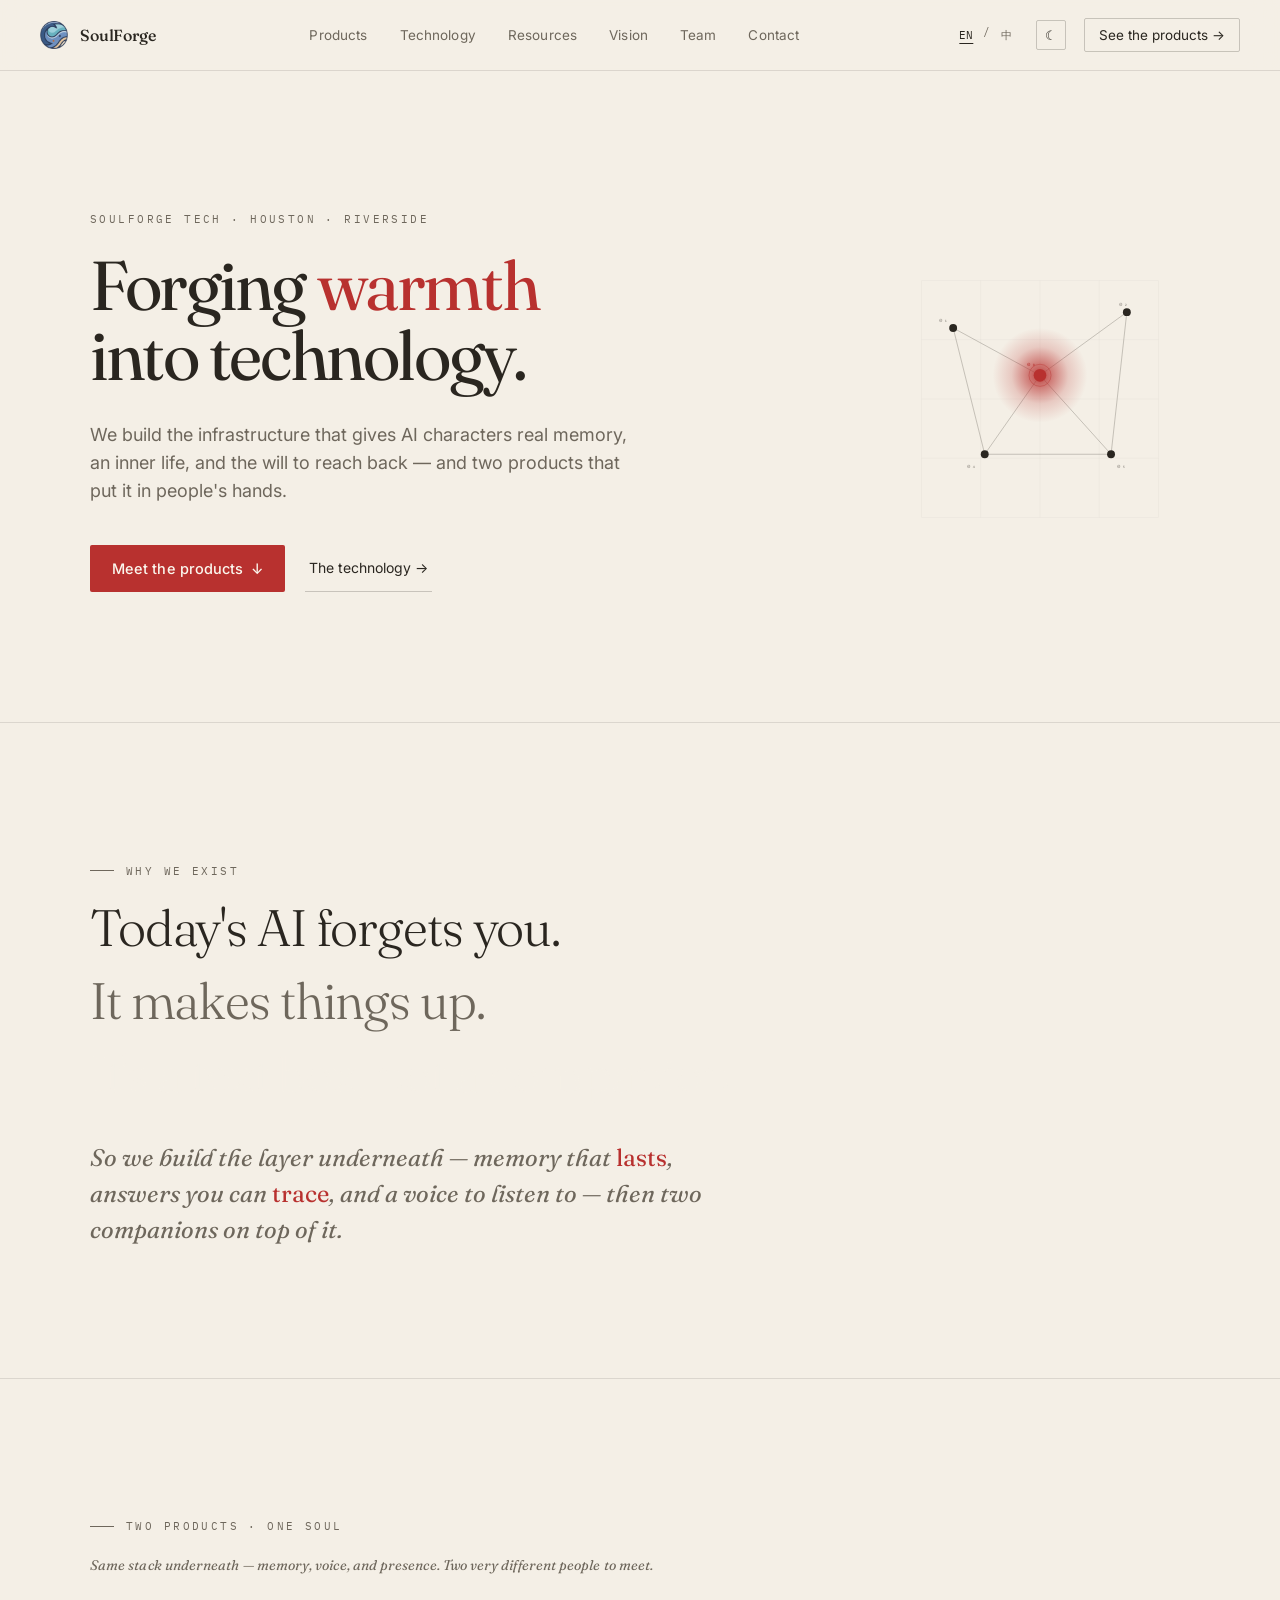
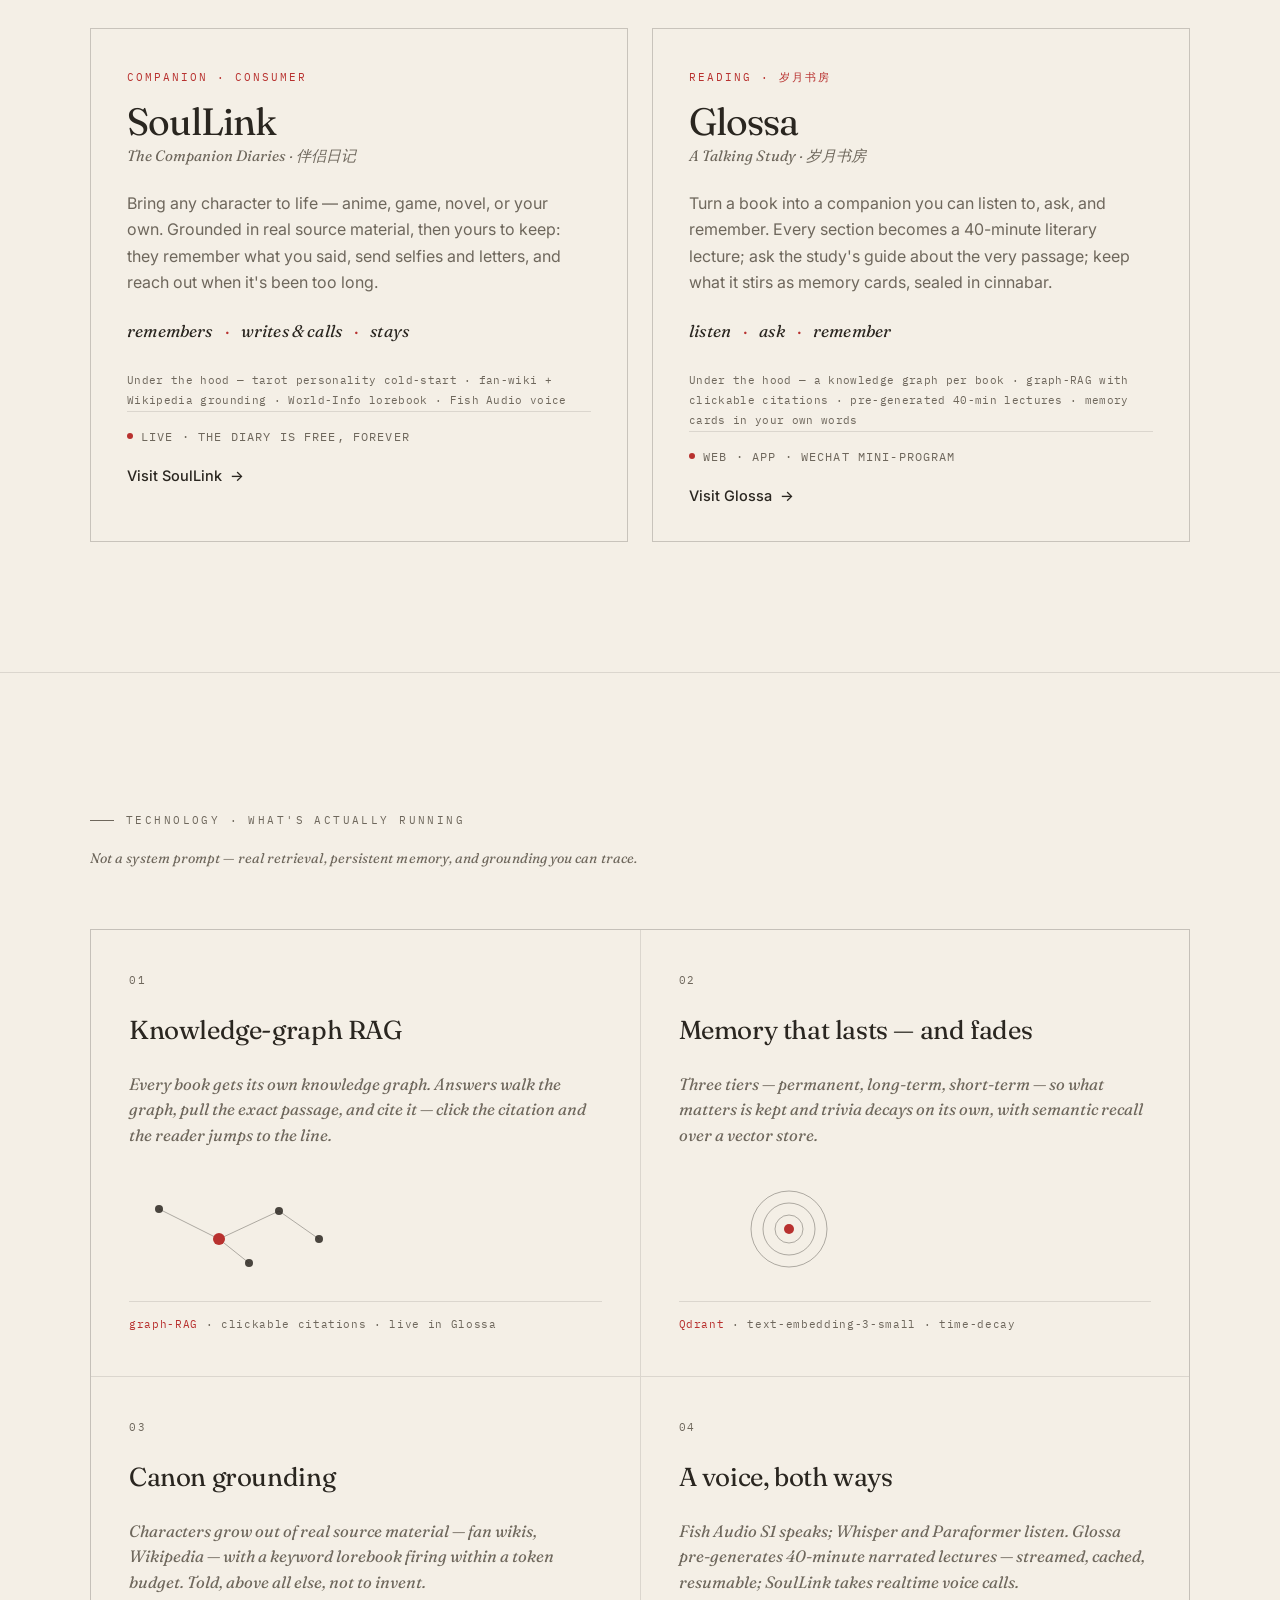
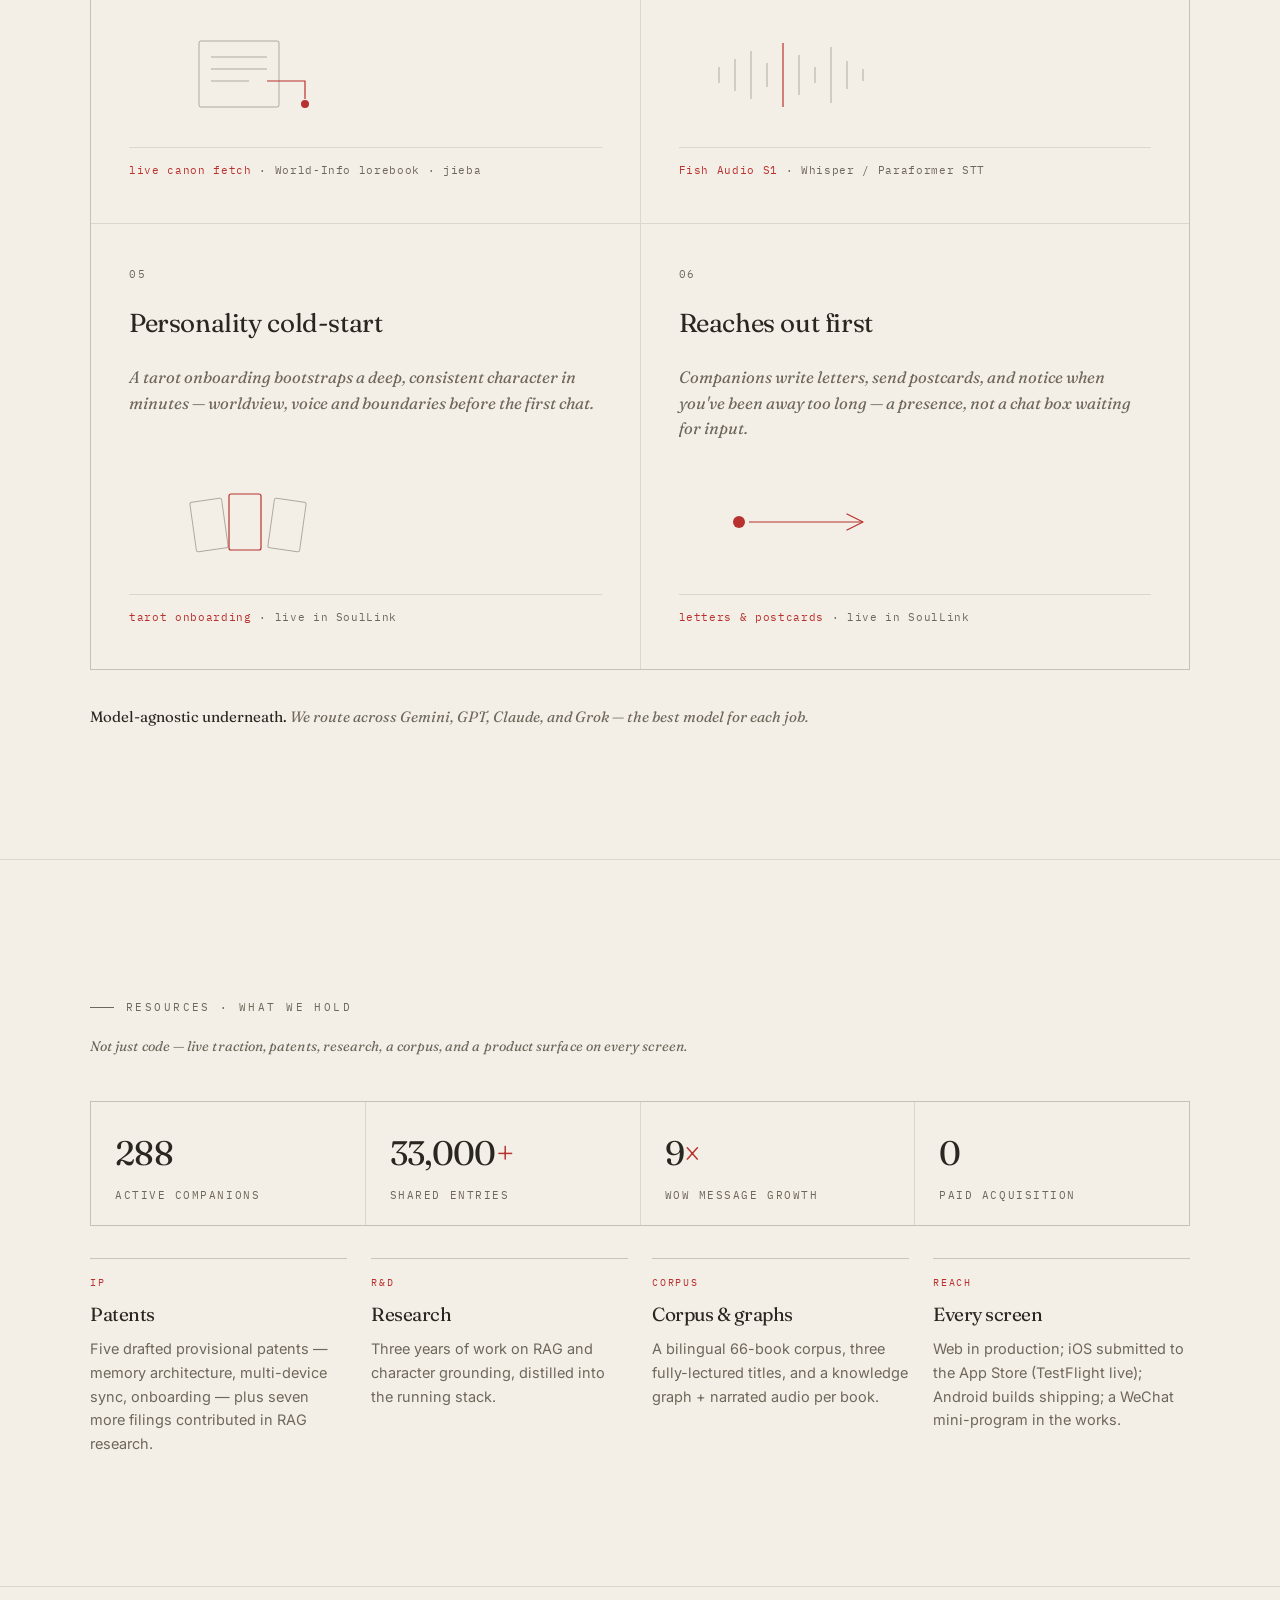
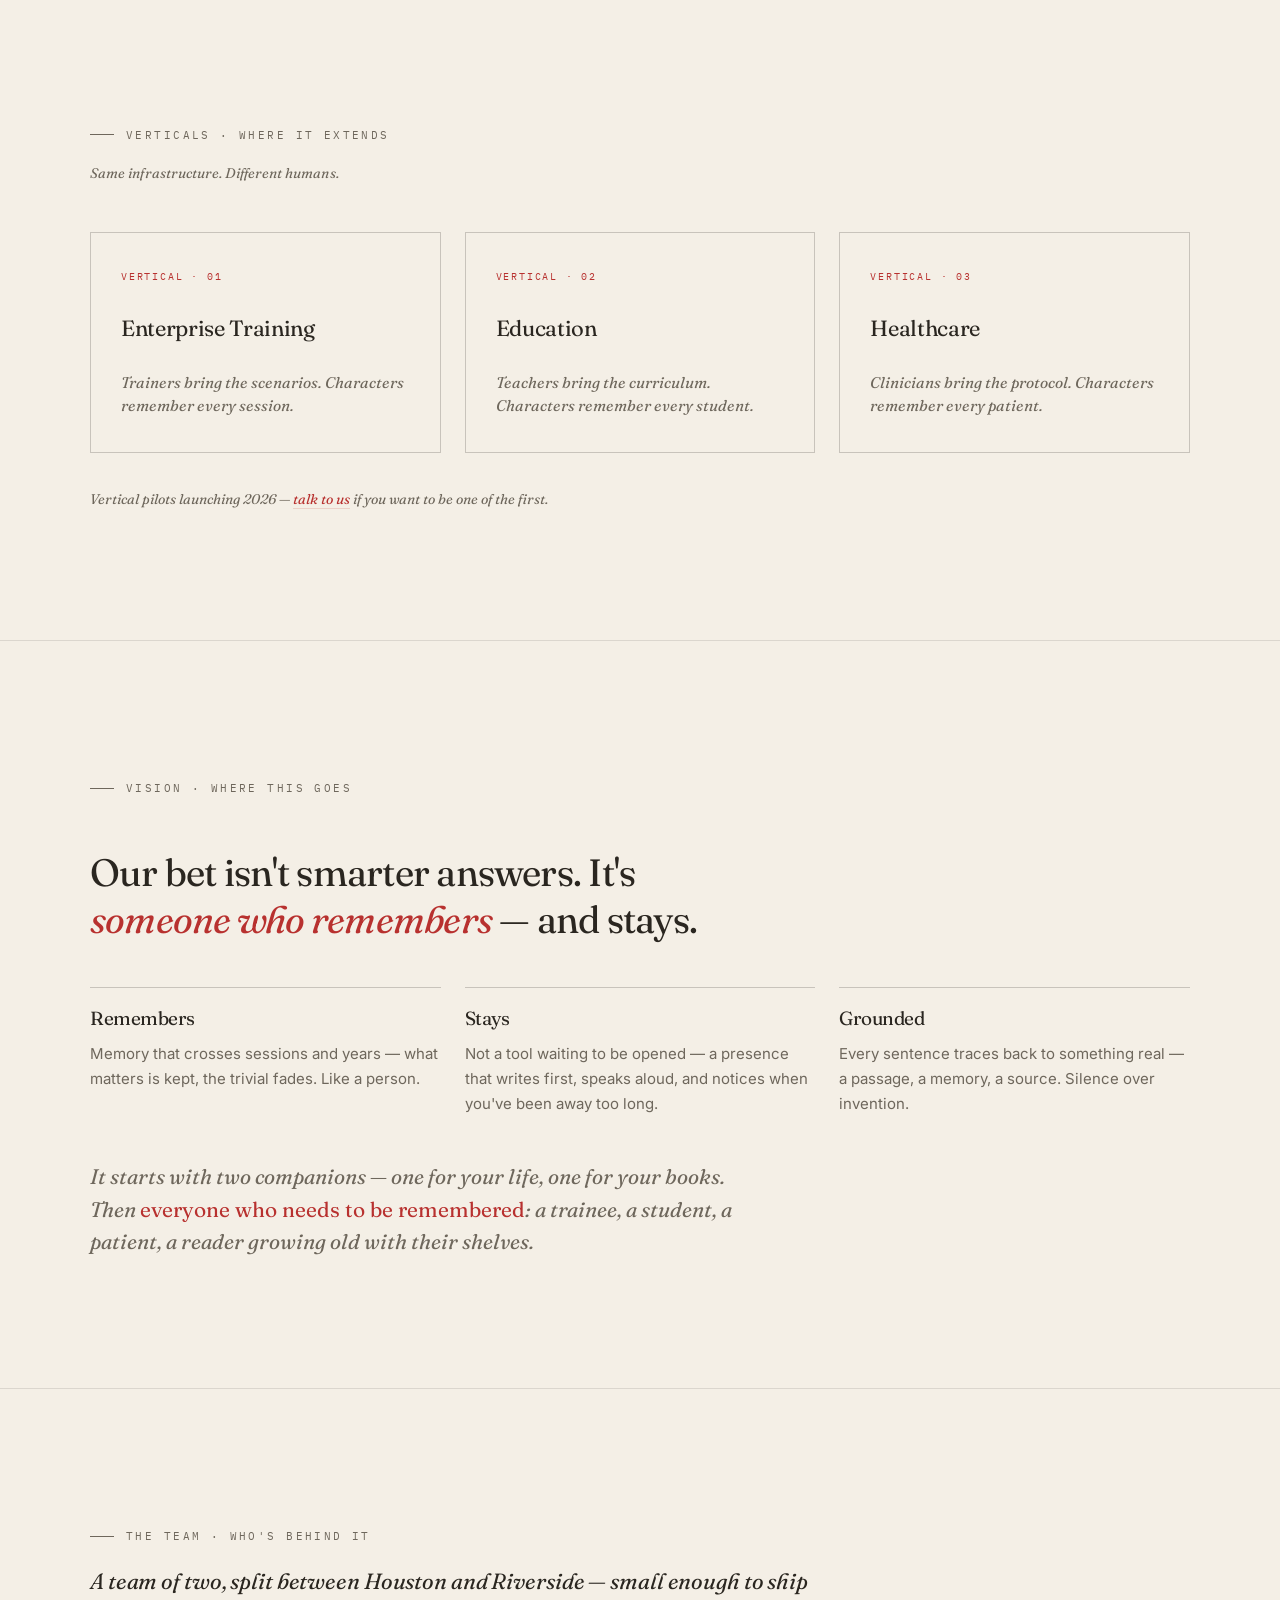
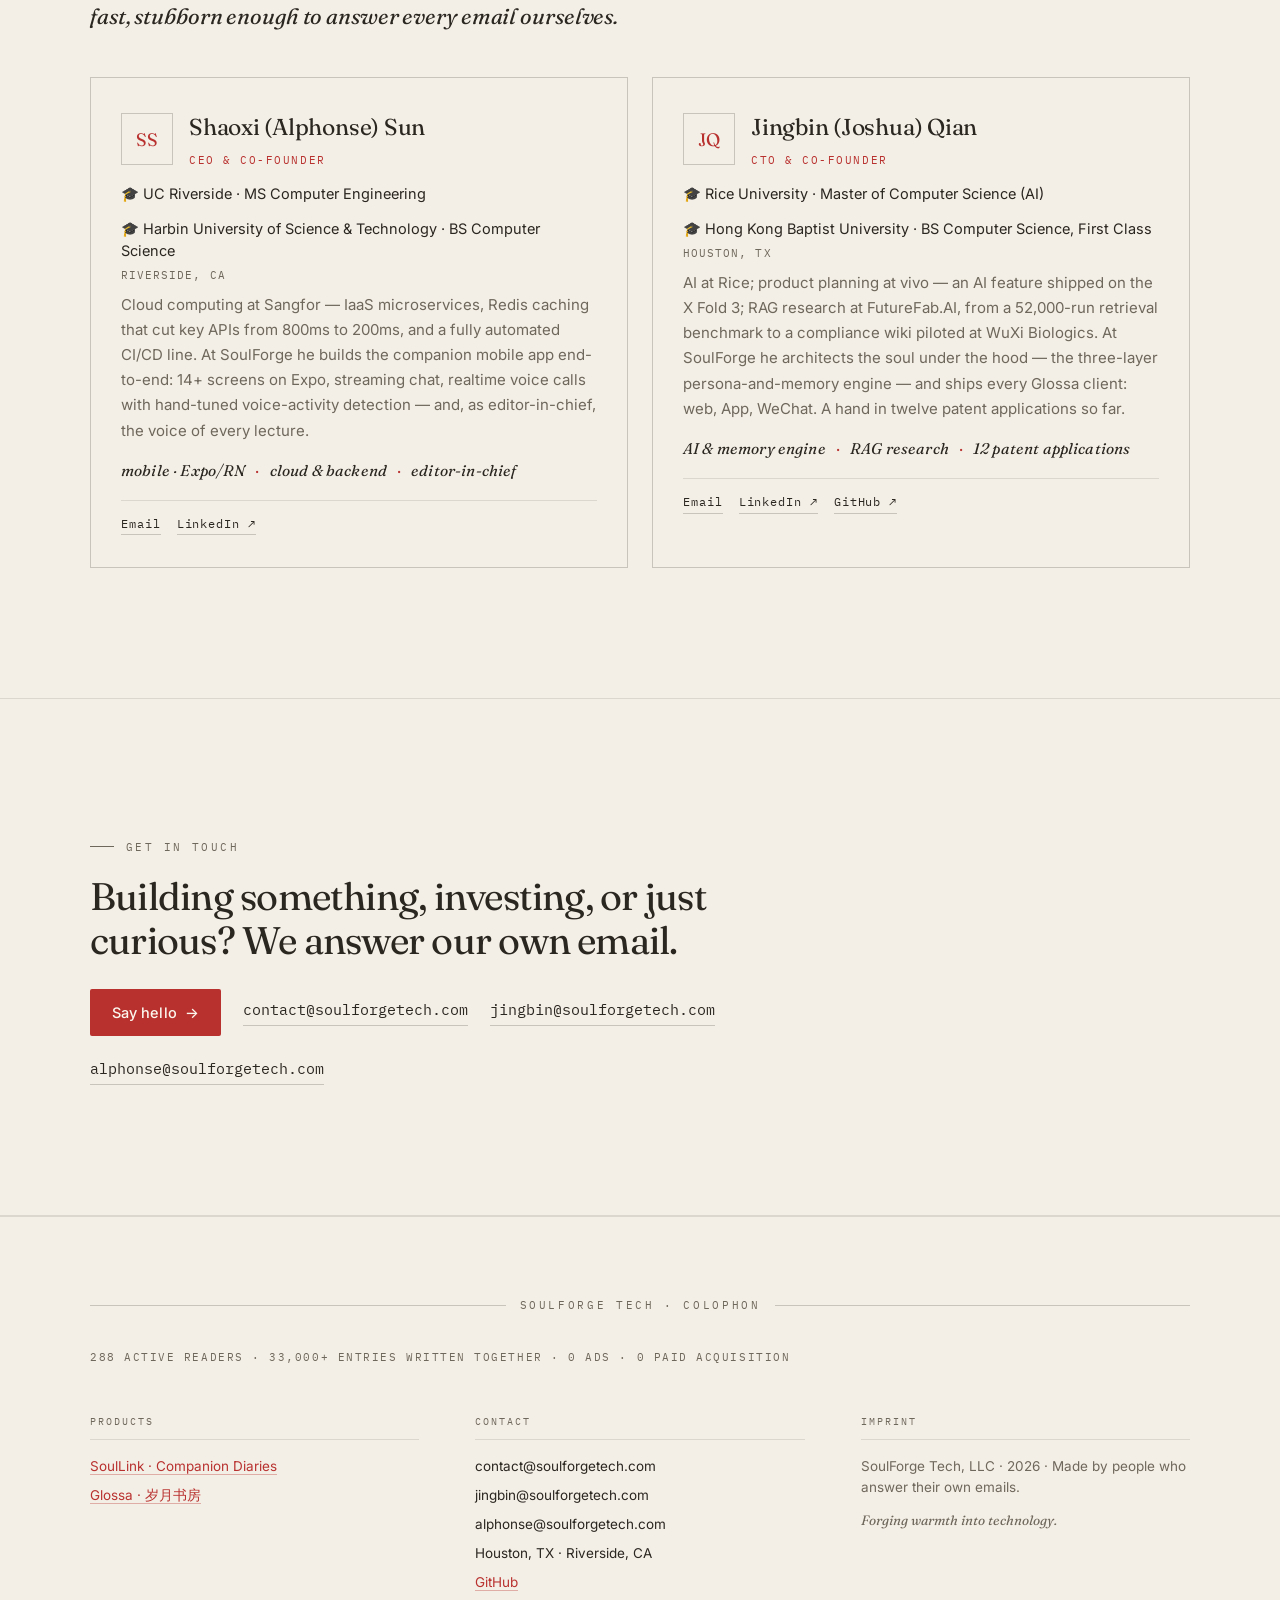
==== commit a2fc93e6: "fix: correct contact email domain and add team addresses contact@soulforge.tech -> contact@soulforge" ====
--- a/index.html
+++ b/index.html
@@ -605,8 +605,10 @@
       <div class="pf-contact">
         <h2><span class="en-only">Building something, investing, or just curious? We answer our own email.</span><span class="zh-only">想合作、想投资，或只是好奇——写封邮件来，我们亲自回。</span></h2>
         <div class="row">
-          <a href="mailto:contact@soulforge.tech" class="pf-btn"><span class="en-only">Say hello</span><span class="zh-only">打个招呼</span><span class="arrow">→</span></a>
-          <a href="mailto:contact@soulforge.tech" class="email">contact@soulforge.tech</a>
+          <a href="mailto:contact@soulforgetech.com" class="pf-btn"><span class="en-only">Say hello</span><span class="zh-only">打个招呼</span><span class="arrow">→</span></a>
+          <a href="mailto:contact@soulforgetech.com" class="email">contact@soulforgetech.com</a>
+          <a href="mailto:jingbin@soulforgetech.com" class="email">jingbin@soulforgetech.com</a>
+          <a href="mailto:alphonse@soulforgetech.com" class="email">alphonse@soulforgetech.com</a>
         </div>
       </div>
     </div>
@@ -636,7 +638,9 @@
         <div>
           <div class="pf-footer-head"><span class="en-only">Contact</span><span class="zh-only">联系</span></div>
           <ul class="mono">
-            <li>contact@soulforge.tech</li>
+            <li>contact@soulforgetech.com</li>
+            <li>jingbin@soulforgetech.com</li>
+            <li>alphonse@soulforgetech.com</li>
             <li>Houston, TX · Riverside, CA</li>
             <li><a class="pf-footer-link" href="https://github.com/SoulForgeTech">GitHub</a></li>
           </ul>
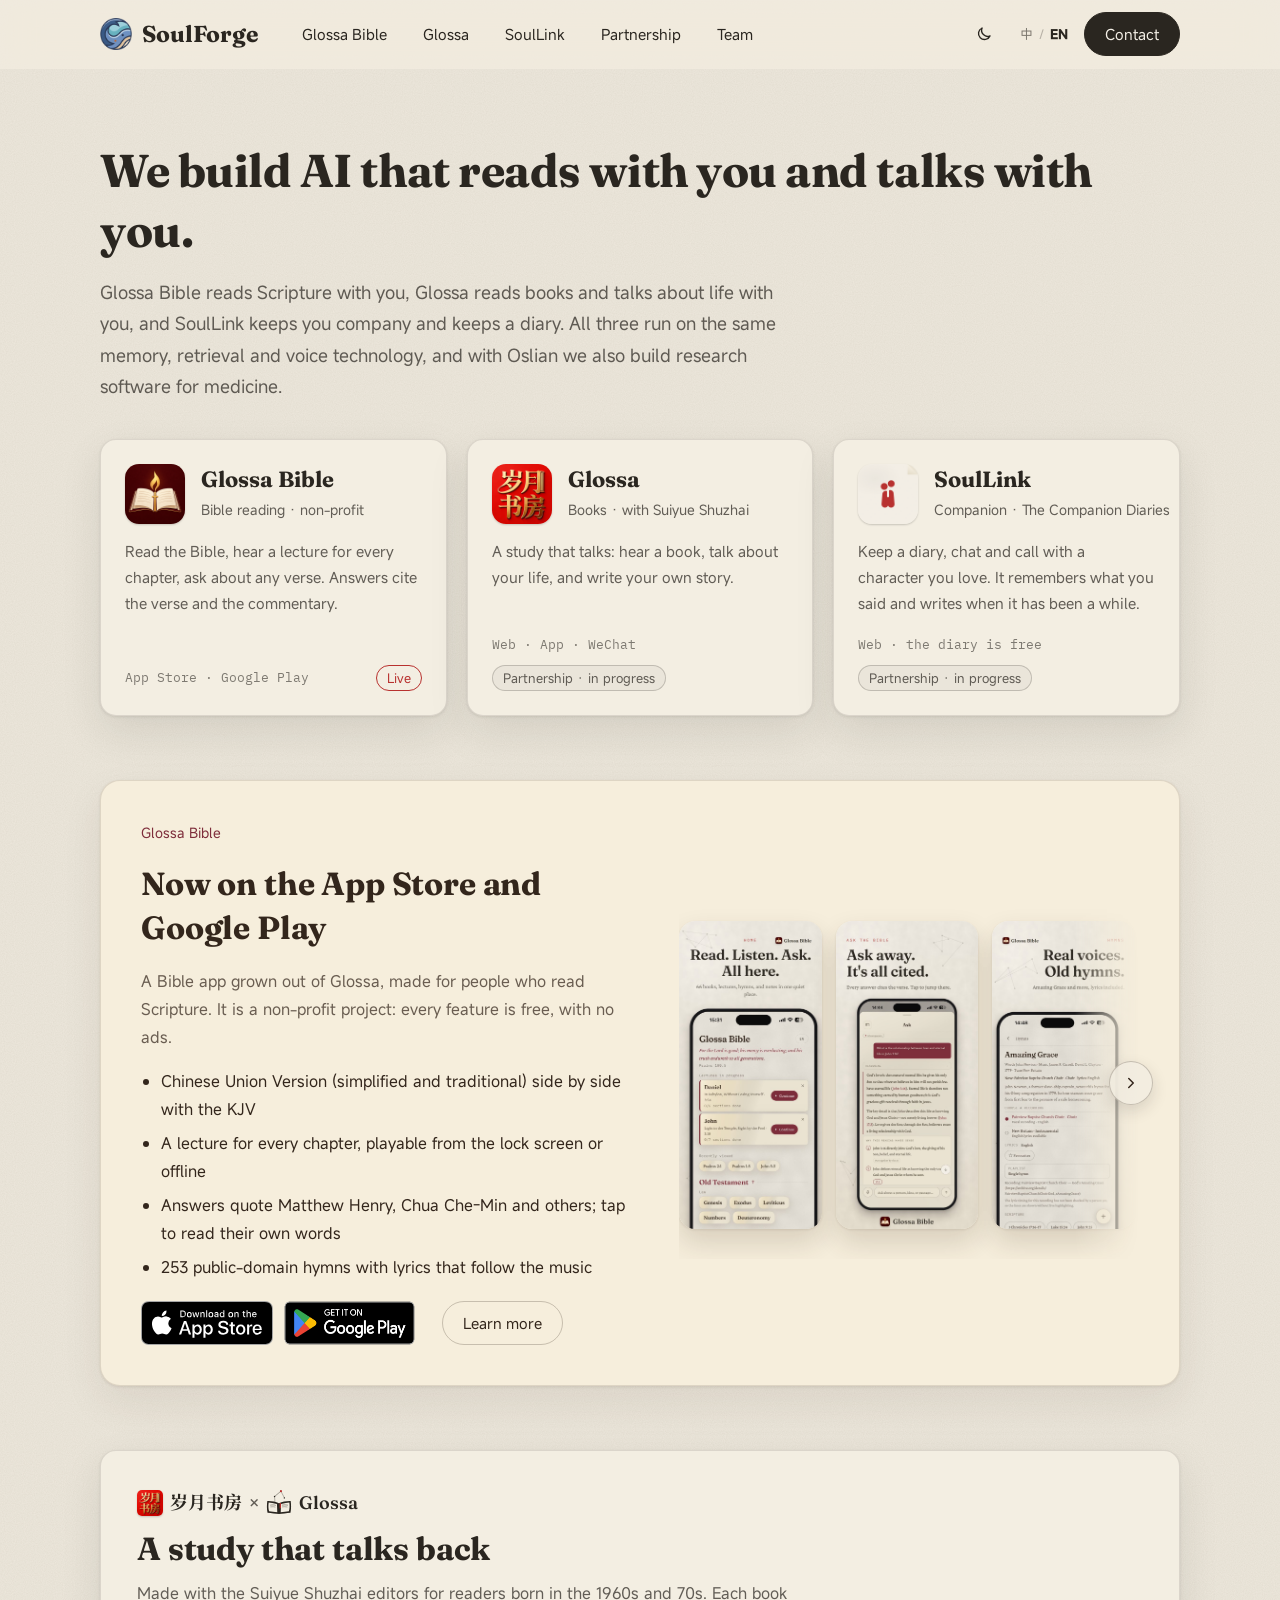
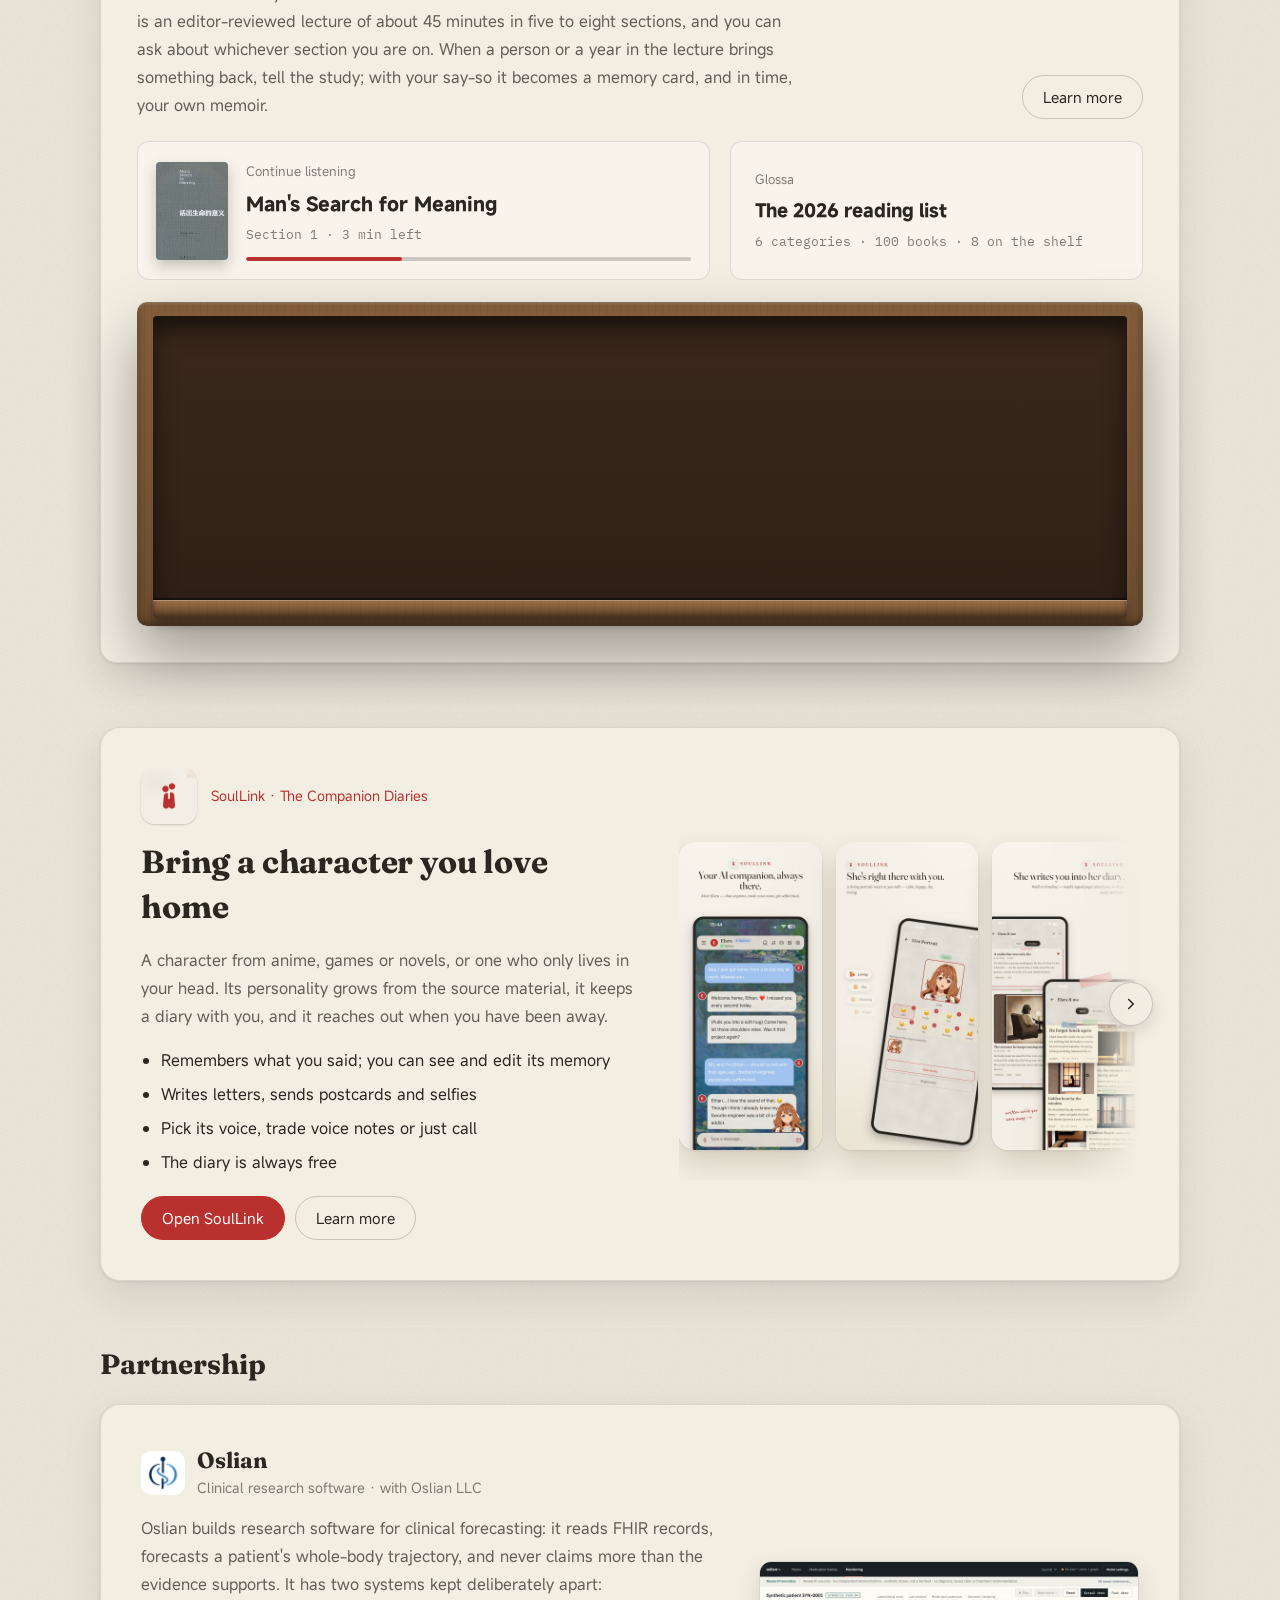
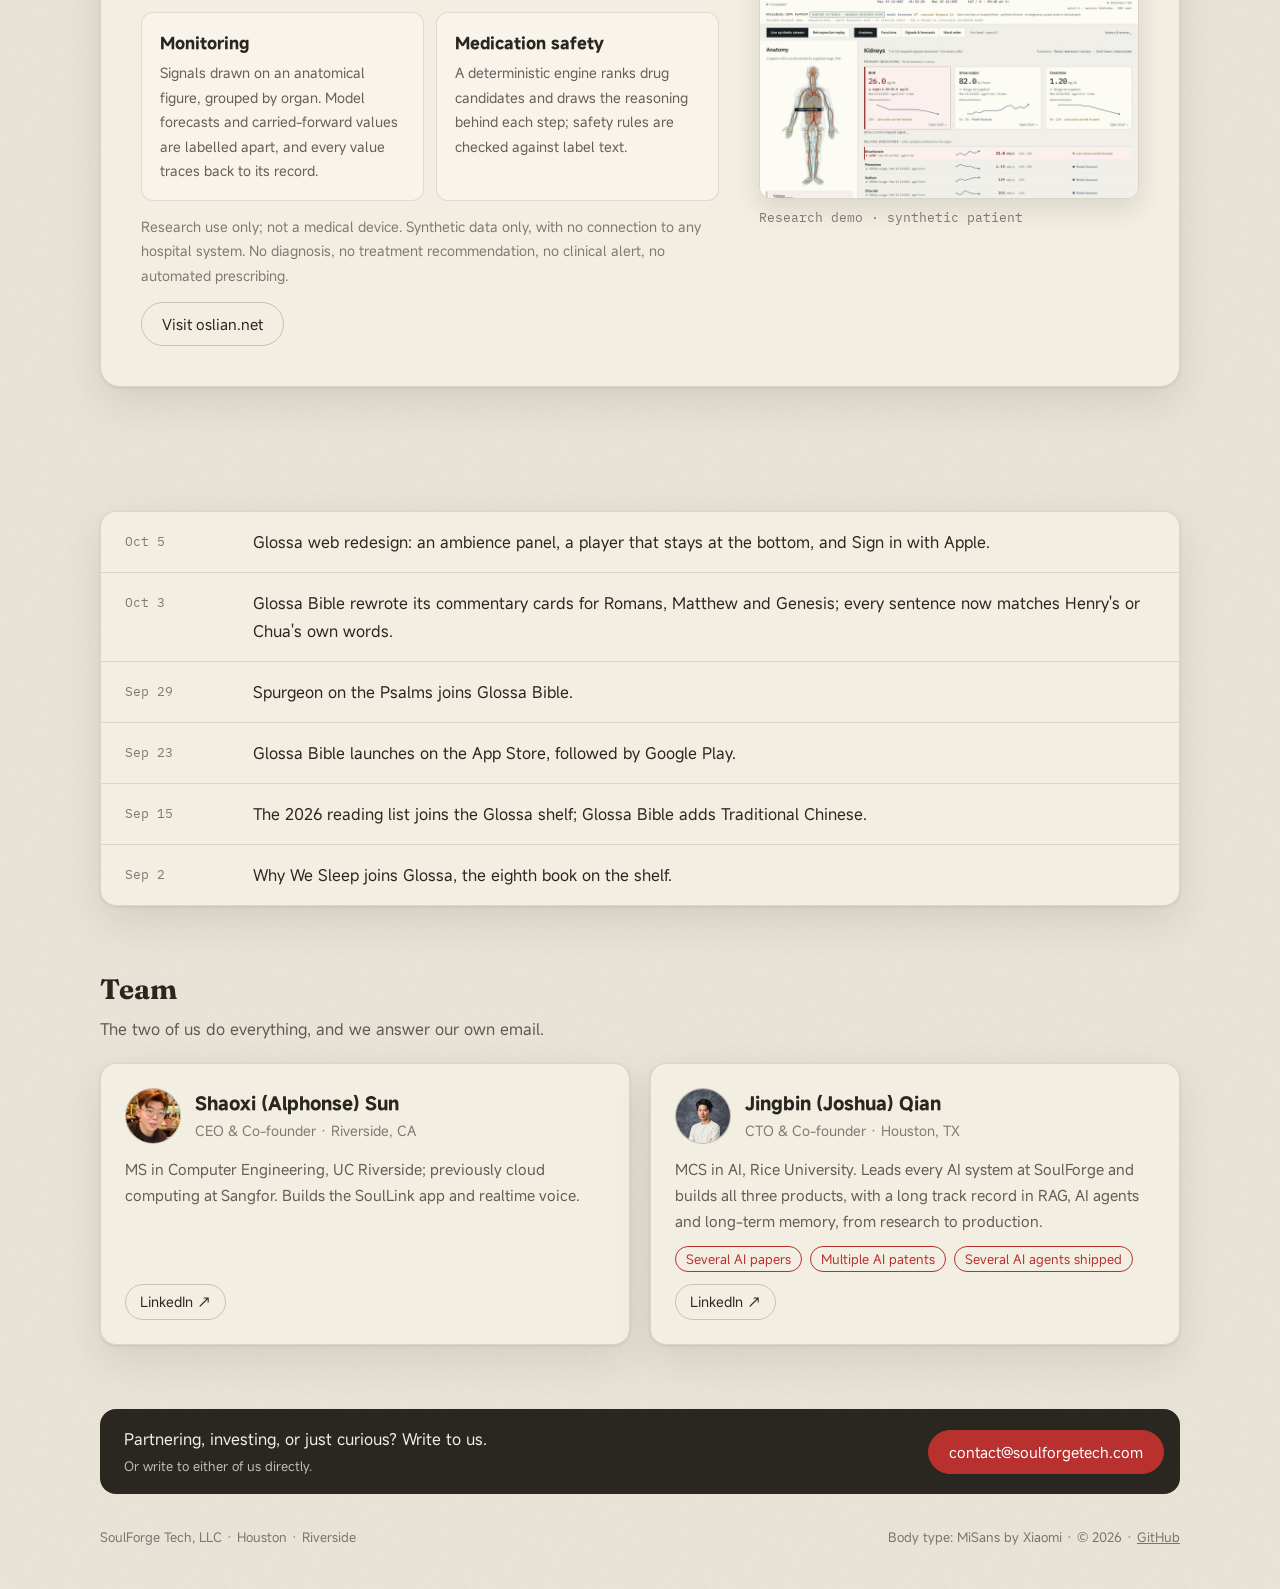
==== commit 7d73a2bb: "feat(site): redesign in the 岁月书房 paper style; add 恩典书房 page - New homepage, 恩典书房 (grace.html) and 岁月" ====
--- a/index.html
+++ b/index.html
@@ -1,712 +1,319 @@
 <!doctype html>
-<html lang="en">
+<html lang="zh-CN" class="no-js">
 <head>
-  <meta charset="utf-8"/>
-  <meta name="viewport" content="width=device-width, initial-scale=1"/>
-  <title>SoulForge Tech — Forging warmth into technology</title>
-  <link rel="icon" type="image/png" href="public/logo.png"/>
-  <link rel="canonical" href="https://soulforgetech.com/"/>
-  <meta property="og:title" content="SoulForge Tech — Forging warmth into technology"/>
-  <meta property="og:description" content="Infrastructure for AI companions with a soul — memory, an inner life, and the will to reach back. Two products: SoulLink and Glossa."/>
-  <meta property="og:url" content="https://soulforgetech.com/"/>
-  <meta property="og:image" content="https://soulforgetech.com/public/logo.png"/>
-  <meta property="og:type" content="website"/>
-  <meta name="theme-color" content="#0E0D0B" media="(prefers-color-scheme: dark)"/>
-  <meta name="theme-color" content="#F4EFE6" media="(prefers-color-scheme: light)"/>
-  <link rel="stylesheet" href="assets/platform.css?v=20260515"/>
-  <style>
-    /* ===== THEME: light auto-follows system; data-theme overrides ===== */
-    :root{ --pf-nav-bg:rgba(14,13,11,0.86); }
-    @media (prefers-color-scheme: light){
-      :root{
-        --pf-bg:#F4EFE6; --pf-bg-2:#ECE5D6; --pf-fg:#2A2620;
-        --pf-muted:#6E675C; --pf-line:rgba(42,38,32,0.12); --pf-line-2:rgba(42,38,32,0.22);
-        --pf-seal:#B8312F; --pf-seal-soft:rgba(184,49,47,0.16);
-        --pf-nav-bg:rgba(244,239,230,0.85);
-      }
-    }
-    :root[data-theme="light"]{
-      --pf-bg:#F4EFE6; --pf-bg-2:#ECE5D6; --pf-fg:#2A2620;
-      --pf-muted:#6E675C; --pf-line:rgba(42,38,32,0.12); --pf-line-2:rgba(42,38,32,0.22);
-      --pf-seal:#B8312F; --pf-seal-soft:rgba(184,49,47,0.16);
-      --pf-nav-bg:rgba(244,239,230,0.85);
-    }
-    :root[data-theme="dark"]{
-      --pf-bg:#0E0D0B; --pf-bg-2:#16140F; --pf-fg:#F4EFE6;
-      --pf-muted:#6B6760; --pf-line:rgba(244,239,230,0.10); --pf-line-2:rgba(244,239,230,0.18);
-      --pf-seal:#B8312F; --pf-seal-soft:rgba(184,49,47,0.22);
-      --pf-nav-bg:rgba(14,13,11,0.86);
-    }
-    /* theme-aware fixes for platform.css hardcodes */
-    .platform .pf-nav{ background:var(--pf-nav-bg); }
-    .platform .pf-btn{ color:#FBF7EE; }
-    .platform .pf-problem-line:nth-child(3){ color:var(--pf-fg); opacity:.42; }
-    /* subtle paper grain in light mode only */
-    body.platform{ transition:background .4s ease,color .4s ease; }
-
-    /* theme toggle button */
-    .pf-theme{ width:30px; height:30px; border:1px solid var(--pf-line-2); background:transparent;
-      color:var(--pf-fg); border-radius:2px; cursor:pointer; font-size:13px; line-height:1;
-      display:inline-flex; align-items:center; justify-content:center; transition:border-color .15s ease; }
-    .pf-theme:hover{ border-color:var(--pf-fg); }
-
-    .pf-hero-eyebrow{ font-family:var(--pf-mono); font-size:11px; letter-spacing:.22em; text-transform:uppercase; color:var(--pf-muted); margin-bottom:22px; }
-
-    /* hero graph — theme-aware via CSS (var() needs CSS props, not SVG attrs) */
-    .pf-graph .g-grid{ stroke:var(--pf-fg); stroke-opacity:.07; stroke-width:.5; fill:none; }
-    .pf-graph .g-edge{ stroke:var(--pf-fg); stroke-opacity:.30; stroke-width:1; fill:none; }
-    .pf-graph .g-node{ fill:var(--pf-fg); }
-    .pf-graph .g-hot{ fill:var(--pf-seal); }
-    .pf-graph .g-ring{ stroke:var(--pf-seal); stroke-width:1; fill:none; opacity:.5; }
-    .pf-graph .g-lbl{ fill:var(--pf-fg); fill-opacity:.5; font-family:var(--pf-mono); font-size:8px; letter-spacing:.1em; }
-    .pf-graph .g-lbl.hot{ fill:var(--pf-seal); fill-opacity:1; }
-
-    /* closing line under the problem */
-    .pf-turn{ font-family:var(--pf-display); font-style:italic; font-size:clamp(18px,2vw,24px);
-      color:var(--pf-muted); margin-top:36px; max-width:640px; text-wrap:pretty; }
-    .pf-turn em{ font-style:normal; color:var(--pf-seal); }
-
-    /* two product cards — the gateway */
-    .pf-products{ display:grid; grid-template-columns:1fr 1fr; gap:24px; margin-top:52px; }
-    .pf-product{ display:flex; flex-direction:column; text-decoration:none; padding:40px 36px 34px;
-      border:1px solid var(--pf-line-2); background:var(--pf-bg); position:relative; overflow:hidden;
-      transition:border-color .2s ease, transform .2s ease; }
-    .pf-product::after{ content:""; position:absolute; left:0; top:0; height:3px; width:100%; background:var(--pf-seal); transform:scaleX(0); transform-origin:left; transition:transform .25s ease; }
-    .pf-product:hover{ transform:translateY(-3px); }
-    .pf-product:hover::after{ transform:scaleX(1); }
-    .pf-product .pp-tag{ font-family:var(--pf-mono); font-size:10px; letter-spacing:.18em; text-transform:uppercase; color:var(--pf-seal); }
-    .pf-product .pp-name{ font-family:var(--pf-display); font-weight:400; font-size:38px; letter-spacing:-.025em; color:var(--pf-fg); margin:18px 0 4px; line-height:1; }
-    .pf-product .pp-sub{ font-family:var(--pf-display); font-style:italic; font-size:15px; color:var(--pf-muted); }
-    .pf-product .pp-desc{ font-family:var(--pf-body); font-size:15px; line-height:1.6; color:var(--pf-muted); margin:22px 0 22px; max-width:42ch; }
-    /* verb line — italic display keywords with seal middots, no boxes */
-    .pf-product .pp-kw{ display:flex; flex-wrap:wrap; align-items:baseline; margin-bottom:20px; }
-    .pf-product .pp-kw > span{ font-family:var(--pf-display); font-style:italic; font-size:17px; letter-spacing:.01em; color:var(--pf-fg); }
-    .pf-product .pp-kw > span + span::before{ content:"·"; color:var(--pf-seal); font-style:normal; margin:0 12px; }
-    .pf-product .pp-meta{ font-family:var(--pf-mono); font-size:10.5px; letter-spacing:.1em; text-transform:uppercase; color:var(--pf-muted); padding-top:16px; border-top:1px solid var(--pf-line); display:flex; align-items:center; gap:8px; }
-    .pf-product .pp-meta .dot{ width:6px; height:6px; border-radius:50%; background:var(--pf-seal); display:inline-block; }
-    .pf-product .pp-tech{ font-family:var(--pf-mono); font-size:10px; letter-spacing:.03em; line-height:1.75; color:var(--pf-muted); margin-top:8px; }
-    .pf-product .pp-go{ margin-top:20px; font-family:var(--pf-body); font-size:14.5px; font-weight:500; color:var(--pf-fg); display:inline-flex; gap:8px; align-items:center; }
-    .pf-product:hover .pp-go{ color:var(--pf-seal); }
-    .pf-product .pp-go .arrow{ transition:transform .2s ease; }
-    .pf-product:hover .pp-go .arrow{ transform:translateX(3px); }
-
-    /* platform capabilities — 2×2, richer + a proof line */
-    .pf-caps{ display:grid; grid-template-columns:1fr 1fr; gap:1px; background:var(--pf-line); border:1px solid var(--pf-line); margin-top:44px; }
-    .pf-cap{ background:var(--pf-bg); padding:34px 34px 30px; display:flex; flex-direction:column; gap:12px; min-height:210px; }
-    .pf-cap .n{ font-family:var(--pf-mono); font-size:10px; letter-spacing:.18em; color:var(--pf-seal); }
-    .pf-cap h3{ font-family:var(--pf-display); font-weight:400; font-size:22px; color:var(--pf-fg); letter-spacing:-.01em; }
-    .pf-cap p{ font-family:var(--pf-body); font-size:14.5px; line-height:1.58; color:var(--pf-muted); flex:1; }
-    .pf-cap .proof{ font-family:var(--pf-mono); font-size:10.5px; letter-spacing:.06em; color:var(--pf-muted); padding-top:14px; border-top:1px solid var(--pf-line); }
-    .pf-cap .proof b{ color:var(--pf-seal); font-weight:400; }
-    .pf-more{ margin-top:34px; display:inline-flex; align-items:center; gap:8px; font-family:var(--pf-body); font-size:14.5px; color:var(--pf-seal); text-decoration:none; border-bottom:1px solid var(--pf-seal-soft); padding-bottom:3px; }
-    .pf-more:hover{ border-color:var(--pf-seal); }
-    .pf-verticals-note{ margin-top:28px; font-family:var(--pf-display); font-style:italic; font-size:15px; color:var(--pf-muted); }
-    .pf-verticals-note b{ color:var(--pf-fg); font-weight:400; font-style:normal; }
-
-    /* team */
-    .pf-team{ display:grid; grid-template-columns:1fr 1fr; gap:24px; margin-top:44px; }
-    .pf-member{ padding:32px 30px; border:1px solid var(--pf-line-2); background:var(--pf-bg); }
-    .pf-member .m-name{ font-family:var(--pf-display); font-weight:400; font-size:23px; color:var(--pf-fg); letter-spacing:-.01em; }
-    .pf-member .m-role{ font-family:var(--pf-mono); font-size:11px; letter-spacing:.14em; text-transform:uppercase; color:var(--pf-seal); margin-top:8px; }
-    .pf-member .m-edu{ font-family:var(--pf-body); font-size:13px; color:var(--pf-fg); margin-top:14px; }
-    .pf-member .m-bio{ font-family:var(--pf-body); font-size:13.5px; color:var(--pf-muted); line-height:1.6; margin-top:8px; }
-
-    /* contact */
-    .pf-contact{ max-width:640px; }
-    .pf-contact h2{ font-family:var(--pf-display); font-weight:400; font-size:clamp(28px,3vw,40px); letter-spacing:-.02em; line-height:1.14; color:var(--pf-fg); margin-bottom:26px; text-wrap:balance; }
-    .pf-contact .row{ display:flex; align-items:center; gap:22px; flex-wrap:wrap; }
-    .pf-contact .email{ font-family:var(--pf-mono); font-size:15px; color:var(--pf-fg); text-decoration:none; border-bottom:1px solid var(--pf-line-2); padding-bottom:3px; }
-    .pf-contact .email:hover{ border-color:var(--pf-seal); color:var(--pf-seal); }
-
-    /* smooth anchors under the sticky nav */
-    html{ scroll-behavior:smooth; }
-    .pf-section{ scroll-margin-top:70px; }
-
-    /* nav scroll-spy — seal underline on the active section */
-    .pf-nav-links a{ position:relative; }
-    .pf-nav-links a::after{ content:""; position:absolute; left:10%; right:10%; bottom:-5px; height:1.5px; background:var(--pf-seal); transform:scaleX(0); transform-origin:left; transition:transform .25s ease; }
-    .pf-nav-links a.on{ color:var(--pf-fg); }
-    .pf-nav-links a.on::after{ transform:scaleX(1); }
-
-    /* sub-eyebrow — labels the two halves of the tech section */
-    .pf-sub-eyebrow{ display:block; font-family:var(--pf-mono); font-size:10.5px; letter-spacing:.2em; text-transform:uppercase; color:var(--pf-muted); margin-top:56px; }
-    .pf-sub-eyebrow b{ color:var(--pf-seal); font-weight:400; }
-
-    /* the tech grid — six real capabilities, theme-aware SVGs */
-    .pf-pillars{ display:grid; grid-template-columns:repeat(3,1fr); gap:1px; background:var(--pf-line); border:1px solid var(--pf-line); margin-top:44px; }
-    .pf-pillar{ background:var(--pf-bg); padding:30px 28px 24px; display:flex; flex-direction:column; gap:11px; }
-    .pf-pillar .proof{ font-family:var(--pf-mono); font-size:11px; letter-spacing:.06em; color:var(--pf-muted); padding-top:14px; border-top:1px solid var(--pf-line); }
-    .pf-pillar .proof b{ color:var(--pf-seal); font-weight:400; }
-    .pf-pillar-num{ font-family:var(--pf-mono); font-size:10px; letter-spacing:.18em; color:var(--pf-seal); }
-    .pf-pillar-title{ font-family:var(--pf-display); font-weight:400; font-size:19px; color:var(--pf-fg); letter-spacing:-.01em; }
-    .pf-pillar-desc{ font-family:var(--pf-body); font-size:13.5px; line-height:1.55; color:var(--pf-muted); flex:1; }
-    .pf-pillar-svg{ width:100%; height:70px; margin-top:4px; }
-    .pf-pillar-svg .s{ stroke:var(--pf-fg); stroke-opacity:.35; stroke-width:1; fill:none; }
-    .pf-pillar-svg .f{ fill:var(--pf-fg); fill-opacity:.85; }
-    .pf-pillar-svg .hot{ fill:var(--pf-seal); }
-    .pf-pillar-svg .hots{ stroke:var(--pf-seal); stroke-width:1.2; fill:none; }
-
-    /* resources — the holdings */
-    .pf-stats{ display:grid; grid-template-columns:repeat(4,1fr); gap:1px; background:var(--pf-line); border:1px solid var(--pf-line); margin-top:44px; }
-    .pf-stat{ background:var(--pf-bg); padding:26px 24px 22px; }
-    .pf-stat .v{ font-family:var(--pf-display); font-weight:400; font-size:34px; color:var(--pf-fg); letter-spacing:-.02em; font-variant-numeric:tabular-nums; }
-    .pf-stat .v em{ font-style:normal; color:var(--pf-seal); }
-    .pf-stat .k{ font-family:var(--pf-mono); font-size:10.5px; letter-spacing:.14em; text-transform:uppercase; color:var(--pf-muted); margin-top:8px; }
-    .pf-res{ display:grid; grid-template-columns:repeat(4,1fr); gap:24px; margin-top:32px; }
-    .pf-res-item{ border-top:1px solid var(--pf-line-2); padding-top:16px; }
-    .pf-res-item .n{ font-family:var(--pf-mono); font-size:10px; letter-spacing:.18em; color:var(--pf-seal); display:block; margin-bottom:10px; }
-    .pf-res-item h3{ font-family:var(--pf-display); font-weight:400; font-size:18px; color:var(--pf-fg); }
-    .pf-res-item p{ font-family:var(--pf-body); font-size:13px; line-height:1.6; color:var(--pf-muted); margin-top:8px; }
-
-    /* verticals (ported) */
-    .pf-verticals{ display:grid; grid-template-columns:repeat(3,1fr); gap:24px; margin-top:44px; }
-    .pf-vertical{ border-top:1px solid var(--pf-line-2); padding-top:18px; }
-    .pf-vertical-num{ font-family:var(--pf-mono); font-size:10px; letter-spacing:.18em; color:var(--pf-seal); }
-    .pf-vertical-title{ font-family:var(--pf-display); font-weight:400; font-size:20px; color:var(--pf-fg); margin-top:10px; }
-    .pf-vertical-desc{ font-family:var(--pf-body); font-size:13.5px; line-height:1.6; color:var(--pf-muted); margin-top:8px; }
-    .pf-verticals-disclaimer{ margin-top:30px; font-family:var(--pf-display); font-style:italic; font-size:14.5px; color:var(--pf-muted); }
-    .pf-verticals-disclaimer a{ color:var(--pf-seal); text-decoration:none; border-bottom:1px solid var(--pf-seal-soft); }
-
-    /* vision */
-    .pf-vision-lead{ font-family:var(--pf-display); font-weight:400; font-size:clamp(26px,3vw,38px); letter-spacing:-.02em; line-height:1.22; color:var(--pf-fg); max-width:780px; margin-top:34px; text-wrap:balance; }
-    .pf-vision-lead em{ font-style:italic; color:var(--pf-seal); }
-    .pf-vis{ display:grid; grid-template-columns:repeat(3,1fr); gap:24px; margin-top:44px; }
-    .pf-vis-item{ border-top:1px solid var(--pf-line-2); padding-top:16px; }
-    .pf-vis-item h3{ font-family:var(--pf-display); font-weight:400; font-size:19px; color:var(--pf-fg); }
-    .pf-vis-item p{ font-family:var(--pf-body); font-size:13.5px; line-height:1.62; color:var(--pf-muted); margin-top:8px; }
-    .pf-vision-close{ margin-top:44px; font-family:var(--pf-display); font-style:italic; font-size:clamp(17px,1.9vw,21px); color:var(--pf-muted); max-width:680px; line-height:1.55; }
-    .pf-vision-close em{ font-style:normal; color:var(--pf-seal); }
-
-    /* team — richer cards */
-    .pf-member .m-top{ display:flex; align-items:center; gap:16px; }
-    .pf-member .m-ava{ width:52px; height:52px; flex:0 0 auto; display:grid; place-items:center; border:1px solid var(--pf-line-2); color:var(--pf-seal); font-family:var(--pf-display); font-size:18px; letter-spacing:.02em; }
-    .pf-member .m-loc{ font-family:var(--pf-mono); font-size:10.5px; letter-spacing:.1em; text-transform:uppercase; color:var(--pf-muted); margin-top:6px; }
-    /* focus line — same italic verb treatment as the product cards */
-    .pf-member .m-chips{ display:flex; flex-wrap:wrap; align-items:baseline; margin-top:16px; }
-    .pf-member .m-chips > span{ font-family:var(--pf-display); font-style:italic; font-size:15.5px; letter-spacing:.01em; color:var(--pf-fg); }
-    .pf-member .m-chips > span + span::before{ content:"·"; color:var(--pf-seal); font-style:normal; margin:0 10px; }
-    .pf-member .m-links{ display:flex; gap:16px; margin-top:18px; padding-top:14px; border-top:1px solid var(--pf-line); }
-    .pf-member .m-links a{ font-family:var(--pf-mono); font-size:11px; letter-spacing:.08em; color:var(--pf-fg); text-decoration:none; border-bottom:1px solid var(--pf-line-2); padding-bottom:2px; }
-    .pf-member .m-links a:hover{ color:var(--pf-seal); border-color:var(--pf-seal); }
-
-    /* type scale bump + smoother rendering (fonts read small / jagged on Windows) */
-    body.platform{ -webkit-font-smoothing:antialiased; -moz-osx-font-smoothing:grayscale; text-rendering:optimizeLegibility; }
-    .pf-nav-links a{ font-size:14.5px; }
-    .pf-eyebrow{ font-size:11.5px; }
-    .pf-hero-sub{ font-size:18px; line-height:1.65; }
-    .pf-section-tagline{ font-size:17px; }
-    .pf-why p{ font-size:17.5px; line-height:1.7; }
-    .pf-product .pp-desc{ font-size:16px; line-height:1.66; max-width:46ch; }
-    .pf-product .pp-tech{ font-size:11px; line-height:1.8; }
-    .pf-product .pp-meta{ font-size:11.5px; }
-    .pf-product .pp-tag{ font-size:11px; }
-    .pf-pillar-title{ font-size:20px; }
-    .pf-pillar-desc{ font-size:15px; line-height:1.62; }
-    .pf-res-item h3{ font-size:19px; }
-    .pf-res-item p{ font-size:14.5px; line-height:1.65; }
-    .pf-stat .k{ font-size:11px; }
-    .pf-vertical-desc{ font-size:15px; line-height:1.65; }
-    .pf-vis-item p{ font-size:15px; line-height:1.68; }
-    .pf-member .m-edu{ font-size:14.5px; }
-    .pf-member .m-bio{ font-size:15px; line-height:1.68; }
-    .pf-member .m-links a{ font-size:11.5px; }
-
-    @media (max-width:980px){
-      .pf-products{ grid-template-columns:1fr; }
-      .pf-caps{ grid-template-columns:1fr 1fr; }
-      .pf-team{ grid-template-columns:1fr; }
-      .pf-pillars{ grid-template-columns:1fr 1fr; }
-      .pf-stats{ grid-template-columns:1fr 1fr; }
-      .pf-res{ grid-template-columns:1fr 1fr; }
-      .pf-verticals{ grid-template-columns:1fr; }
-      .pf-vis{ grid-template-columns:1fr; }
-    }
-    @media (max-width:560px){ .pf-caps{ grid-template-columns:1fr; } .pf-pillars{ grid-template-columns:1fr; } .pf-res{ grid-template-columns:1fr; } }
-  </style>
+<meta charset="utf-8">
+<script>try{var t=localStorage.getItem("sf_theme");if(t==="dark"||t==="light")document.documentElement.setAttribute("data-theme",t)}catch(e){}</script>
+<meta name="viewport" content="width=device-width, initial-scale=1">
+<title>SoulForge · 陪人读书、陪人说话的 AI 产品</title>
+<meta name="title-zh-CN" content="SoulForge · 陪人读书、陪人说话的 AI 产品">
+<meta name="title-en" content="SoulForge · AI that reads with you and talks with you">
+<meta name="description" content="SoulForge 做恩典书房、岁月书房和 SoulLink，也和 Oslian 合作医疗研究软件。">
+<link rel="canonical" href="https://soulforgetech.com/">
+<meta property="og:title" content="SoulForge">
+<meta property="og:description" content="恩典书房 · 岁月书房 · SoulLink">
+<meta property="og:url" content="https://soulforgetech.com/">
+<meta property="og:image" content="https://soulforgetech.com/public/logo.png">
+<meta property="og:type" content="website">
+<meta name="theme-color" content="#EEE8DC">
+<link rel="icon" type="image/png" href="public/logo.png">
+<link rel="preconnect" href="https://fonts.googleapis.com">
+<link rel="preconnect" href="https://fonts.gstatic.com" crossorigin>
+<link href="https://fonts.googleapis.com/css2?family=Fraunces:opsz,wght@9..144,600;9..144,700&family=Noto+Serif+SC:wght@600;700&family=IBM+Plex+Mono:wght@400&display=swap" rel="stylesheet">
+<link rel="stylesheet" href="assets/site.css?v=20261012k">
+<script defer src="assets/site.js?v=20261012k"></script>
 </head>
-<body class="platform lang-en">
-
-  <!-- ===== NAV ===== -->
-  <nav class="pf-nav">
-    <div class="pf-nav-inner">
-      <a class="pf-logo" href="index.html">
-        <img src="public/logo.png" alt="SoulForge" class="pf-mark"/>
-        <span>SoulForge</span>
-      </a>
-      <div class="pf-nav-links">
-        <a href="#products"><span class="en-only">Products</span><span class="zh-only">产品</span></a>
-        <a href="#tech"><span class="en-only">Technology</span><span class="zh-only">技术</span></a>
-        <a href="#resources"><span class="en-only">Resources</span><span class="zh-only">资源</span></a>
-        <a href="#vision"><span class="en-only">Vision</span><span class="zh-only">愿景</span></a>
-        <a href="#company"><span class="en-only">Team</span><span class="zh-only">团队</span></a>
-        <a href="#contact"><span class="en-only">Contact</span><span class="zh-only">联系</span></a>
-      </div>
-      <div class="pf-nav-actions">
-        <div class="pf-lang" id="lang-toggle">
-          <button data-lang="en" class="active">EN</button>
-          <span style="color:var(--pf-muted)">/</span>
-          <button data-lang="zh">中</button>
-        </div>
-        <button class="pf-theme" id="theme-toggle" aria-label="Toggle theme">☾</button>
-        <a href="#products" class="pf-back"><span class="en-only">See the products →</span><span class="zh-only">看看产品 →</span></a>
-      </div>
-    </div>
-  </nav>
-
-  <!-- ===== HERO ===== -->
-  <header class="pf-hero">
-    <div class="container">
-      <div class="pf-hero-grid">
-        <div>
-          <div class="pf-hero-eyebrow"><span class="en-only">SoulForge Tech · Houston · Riverside</span><span class="zh-only">SoulForge Tech · 休斯顿 · 河滨</span></div>
-          <h1 class="pf-hero-headline">
-            <span class="en-only">Forging <em>warmth</em> into technology.</span>
-            <span class="zh-only">把<em>温度</em>，铸进技术。</span>
-          </h1>
-          <p class="pf-hero-sub">
-            <span class="en-only">We build the infrastructure that gives AI characters real memory, an inner life, and the will to reach back — and two products that put it in people's hands.</span>
-            <span class="zh-only">我们为 AI 角色打造真正的记忆、内心和主动性，并做成两款产品：一款陪你生活，一款陪你读书。</span>
-          </p>
-          <div class="pf-hero-actions">
-            <a href="#products" class="pf-btn"><span class="en-only">Meet the products</span><span class="zh-only">认识两个产品</span><span class="arrow">↓</span></a>
-            <a href="#tech" class="pf-btn-quiet"><span class="en-only">The technology →</span><span class="zh-only">看技术 →</span></a>
-          </div>
-        </div>
-
-        <div class="pf-hero-visual">
-          <svg class="pf-graph" viewBox="0 0 380 380" aria-hidden="true">
-            <defs>
-              <radialGradient id="pf-node-glow" cx="50%" cy="50%" r="50%">
-                <stop offset="0" stop-color="#B8312F" stop-opacity="0.9"/>
-                <stop offset="0.6" stop-color="#B8312F" stop-opacity="0.2"/>
-                <stop offset="1" stop-color="#B8312F" stop-opacity="0"/>
-              </radialGradient>
-            </defs>
-            <g class="g-grid">
-              <path d="M 40 40 L 340 40 L 340 340 L 40 340 Z"/>
-              <line x1="40" y1="115" x2="340" y2="115"/>
-              <line x1="40" y1="190" x2="340" y2="190"/>
-              <line x1="40" y1="265" x2="340" y2="265"/>
-              <line x1="115" y1="40" x2="115" y2="340"/>
-              <line x1="190" y1="40" x2="190" y2="340"/>
-              <line x1="265" y1="40" x2="265" y2="340"/>
-            </g>
-            <g class="g-edge">
-              <line x1="80" y1="100" x2="190" y2="160"/>
-              <line x1="190" y1="160" x2="300" y2="80"/>
-              <line x1="190" y1="160" x2="120" y2="260"/>
-              <line x1="190" y1="160" x2="280" y2="260"/>
-              <line x1="120" y1="260" x2="280" y2="260"/>
-              <line x1="80" y1="100" x2="120" y2="260"/>
-              <line x1="300" y1="80" x2="280" y2="260"/>
-            </g>
-            <circle cx="190" cy="160" r="60" fill="url(#pf-node-glow)"/>
-            <g class="g-node">
-              <circle cx="80"  cy="100" r="5"/>
-              <circle cx="300" cy="80"  r="5"/>
-              <circle cx="120" cy="260" r="5"/>
-              <circle cx="280" cy="260" r="5"/>
-            </g>
-            <circle class="g-hot" cx="190" cy="160" r="8"/>
-            <circle class="g-ring" cx="190" cy="160" r="14"/>
-            <text class="g-lbl" x="62" y="92">e₁</text>
-            <text class="g-lbl" x="290" y="72">e₂</text>
-            <text class="g-lbl" x="98" y="278">e₄</text>
-            <text class="g-lbl" x="288" y="278">e₅</text>
-            <text class="g-lbl hot" x="174" y="148">e₀</text>
-          </svg>
-        </div>
-      </div>
-    </div>
-  </header>
-
-  <!-- ===== THE PROBLEM ===== -->
-  <section class="pf-section" id="why">
-    <div class="container">
-      <span class="pf-eyebrow"><span class="en-only">Why we exist</span><span class="zh-only">为什么做这件事</span></span>
-      <div class="pf-problem">
-        <div class="pf-problem-line"><span class="en-only">Today's AI forgets you.</span><span class="zh-only">今天的 AI，会忘了你。</span></div>
-        <div class="pf-problem-line"><span class="en-only">It makes things up.</span><span class="zh-only">它会一本正经地编。</span></div>
-        <div class="pf-problem-line"><span class="en-only">It's a text box, not a companion.</span><span class="zh-only">它只是一个输入框，谈不上陪伴。</span></div>
-      </div>
-      <p class="pf-turn"><span class="en-only">So we build the layer underneath — memory that <em>lasts</em>, answers you can <em>trace</em>, and a voice to listen to — then two companions on top of it.</span><span class="zh-only">于是我们从最底层做起：<em>记得住</em>的记忆、<em>有出处</em>的回答、听得见的声音。两个产品，都建在这之上。</span></p>
-    </div>
-  </section>
-
-  <!-- ===== PRODUCTS ===== -->
-  <section class="pf-section" id="products">
-    <div class="container">
-      <span class="pf-eyebrow"><span class="en-only">Two products · one soul</span><span class="zh-only">两个产品 · 同一个灵魂</span></span>
-      <p class="pf-section-tagline"><span class="en-only">Same stack underneath — memory, voice, and presence. Two very different people to meet.</span><span class="zh-only">底下是同一套系统：记忆、声音、陪伴。上面是两个性格很不一样的伙伴，等你认识。</span></p>
-
-      <div class="pf-products">
-        <a class="pf-product" href="soullink.html">
-          <span class="pp-tag"><span class="en-only">Companion · consumer</span><span class="zh-only">陪伴 · 消费级</span></span>
-          <span class="pp-name">SoulLink</span>
-          <span class="pp-sub"><span class="en-only">The Companion Diaries · 伴侣日记</span><span class="zh-only">伴侣日记 · The Companion Diaries</span></span>
-          <span class="pp-desc"><span class="en-only">Bring any character to life — anime, game, novel, or your own. Grounded in real source material, then yours to keep: they remember what you said, send selfies and letters, and reach out when it's been too long.</span><span class="zh-only">把心里的 ta 带来——动漫、游戏、小说，或只活在你心里的那个。从真实资料里长出来，然后留在你身边：记得你说过的小事，会发自拍和来信，太久没说话会主动找你。</span></span>
-          <span class="pp-kw">
-            <span><span class="en-only">remembers</span><span class="zh-only">记得你</span></span>
-            <span><span class="en-only">writes &amp; calls</span><span class="zh-only">会来信</span></span>
-            <span><span class="en-only">stays</span><span class="zh-only">一直在</span></span>
-          </span>
-          <span class="pp-tech"><span class="en-only">Under the hood — tarot personality cold-start · fan-wiki + Wikipedia grounding · World-Info lorebook · Fish Audio voice</span><span class="zh-only">底层 —— 塔罗人格冷启动 · 粉丝百科+维基 grounding · World-Info 词条库 · Fish Audio 声音</span></span>
-          <span class="pp-meta"><span class="dot"></span><span class="en-only">Live · the diary is free, forever</span><span class="zh-only">已上线 · 日记永远免费</span></span>
-          <span class="pp-go"><span class="en-only">Visit SoulLink</span><span class="zh-only">走进 SoulLink</span><span class="arrow">→</span></span>
-        </a>
-
-        <a class="pf-product" href="glossa.html">
-          <span class="pp-tag"><span class="en-only">Reading · 岁月书房</span><span class="zh-only">读书 · 岁月书房</span></span>
-          <span class="pp-name">Glossa</span>
-          <span class="pp-sub"><span class="en-only">A Talking Study · 岁月书房</span><span class="zh-only">岁月书房 · A Talking Study</span></span>
-          <span class="pp-desc"><span class="en-only">Turn a book into a companion you can listen to, ask, and remember. Every section becomes a 40-minute literary lecture; ask the study's guide about the very passage; keep what it stirs as memory cards, sealed in cinnabar.</span><span class="zh-only">把一本书变成可听、可问、可回忆的陪伴。每一节化成 40 分钟文学精讲；对着正听的这段问书斋伴读；把想起的往事，盖上朱砂印，留成一张张记忆卡。</span></span>
-          <span class="pp-kw">
-            <span><span class="en-only">listen</span><span class="zh-only">听讲解</span></span>
-            <span><span class="en-only">ask</span><span class="zh-only">问这一节</span></span>
-            <span><span class="en-only">remember</span><span class="zh-only">记忆卡</span></span>
-          </span>
-          <span class="pp-tech"><span class="en-only">Under the hood — a knowledge graph per book · graph-RAG with clickable citations · pre-generated 40-min lectures · memory cards in your own words</span><span class="zh-only">底层 —— 每本书一张知识图谱 · 带出处的 graph-RAG · 预生成 40 分钟讲解 · 只用你自己话的记忆卡</span></span>
-          <span class="pp-meta"><span class="dot"></span><span class="en-only">Web · App · WeChat mini-program</span><span class="zh-only">网页 · App · 微信小程序</span></span>
-          <span class="pp-go"><span class="en-only">Visit Glossa</span><span class="zh-only">进入 Glossa</span><span class="arrow">→</span></span>
-        </a>
-      </div>
-    </div>
-  </section>
-
-  <!-- ===== TECHNOLOGY (platform page folded in) ===== -->
-  <section class="pf-section" id="tech">
-    <div class="container">
-      <span class="pf-eyebrow"><span class="en-only">Technology · what's actually running</span><span class="zh-only">技术 · 已在线上运行</span></span>
-      <p class="pf-section-tagline"><span class="en-only">Not a system prompt — real retrieval, persistent memory, and grounding you can trace.</span><span class="zh-only">不是一段 system prompt——而是真实的检索、持久的记忆，和每一句都有出处的回答。</span></p>
-
-      <div class="pf-pillars">
-        <div class="pf-pillar">
-          <span class="pf-pillar-num">01</span>
-          <h3 class="pf-pillar-title"><span class="en-only">Knowledge-graph RAG</span><span class="zh-only">知识图谱检索</span></h3>
-          <p class="pf-pillar-desc"><span class="en-only">Every book gets its own knowledge graph. Answers walk the graph, pull the exact passage, and cite it — click the citation and the reader jumps to the line.</span><span class="zh-only">每本书都有自己的知识图谱。回答沿着图谱检索，取回原文段落，并附上出处——点一下出处，阅读器就翻到那一行。</span></p>
-          <svg class="pf-pillar-svg" viewBox="0 0 220 100" aria-hidden="true">
-            <g class="s"><line x1="30" y1="30" x2="90" y2="60"/><line x1="90" y1="60" x2="150" y2="32"/><line x1="90" y1="60" x2="120" y2="84"/><line x1="150" y1="32" x2="190" y2="60"/></g>
-            <g class="f"><circle cx="30" cy="30" r="4"/><circle cx="150" cy="32" r="4"/><circle cx="120" cy="84" r="4"/><circle cx="190" cy="60" r="4"/></g>
-            <circle class="hot" cx="90" cy="60" r="6"/>
-          </svg>
-          <div class="proof"><span class="en-only"><b>graph-RAG</b> · clickable citations · live in Glossa</span><span class="zh-only"><b>graph-RAG</b> · 可点出处 · Glossa 已上线</span></div>
-        </div>
-        <div class="pf-pillar">
-          <span class="pf-pillar-num">02</span>
-          <h3 class="pf-pillar-title"><span class="en-only">Memory that lasts — and fades</span><span class="zh-only">会记，也会忘</span></h3>
-          <p class="pf-pillar-desc"><span class="en-only">Three tiers — permanent, long-term, short-term — so what matters is kept and trivia decays on its own, with semantic recall over a vector store.</span><span class="zh-only">记忆分三层：永久、长期、短期。要紧的留下来，琐碎的自己淡去；需要时，按语义找回。</span></p>
-          <svg class="pf-pillar-svg" viewBox="0 0 220 100" aria-hidden="true">
-            <g class="s"><circle cx="110" cy="50" r="38"/><circle cx="110" cy="50" r="26"/><circle cx="110" cy="50" r="14"/></g>
-            <circle class="hot" cx="110" cy="50" r="5"/>
-          </svg>
-          <div class="proof"><span class="en-only"><b>Qdrant</b> · text-embedding-3-small · time-decay</span><span class="zh-only"><b>Qdrant</b> 向量召回 · 分层 · 时间衰减</span></div>
-        </div>
-        <div class="pf-pillar">
-          <span class="pf-pillar-num">03</span>
-          <h3 class="pf-pillar-title"><span class="en-only">Canon grounding</span><span class="zh-only">正典打底</span></h3>
-          <p class="pf-pillar-desc"><span class="en-only">Characters grow out of real source material — fan wikis, Wikipedia — with a keyword lorebook firing within a token budget. Told, above all else, not to invent.</span><span class="zh-only">角色从真实材料里长出来：粉丝百科、维基百科打底，词条库按关键词触发，控制在 token 预算之内。第一条规矩：宁可不答，也不编造。</span></p>
-          <svg class="pf-pillar-svg" viewBox="0 0 220 100" aria-hidden="true">
-            <g class="s"><rect x="70" y="16" width="80" height="66" rx="2"/><line x1="82" y1="32" x2="138" y2="32"/><line x1="82" y1="44" x2="138" y2="44"/><line x1="82" y1="56" x2="120" y2="56"/></g>
-            <path class="hots" d="M 138 56 L 176 56 L 176 74"/>
-            <circle class="hot" cx="176" cy="79" r="4"/>
-          </svg>
-          <div class="proof"><span class="en-only"><b>live canon fetch</b> · World-Info lorebook · jieba</span><span class="zh-only"><b>实时正典抓取</b> · World-Info 词条 · jieba 分词</span></div>
-        </div>
-        <div class="pf-pillar">
-          <span class="pf-pillar-num">04</span>
-          <h3 class="pf-pillar-title"><span class="en-only">A voice, both ways</span><span class="zh-only">能听，也能说</span></h3>
-          <p class="pf-pillar-desc"><span class="en-only">Fish Audio S1 speaks; Whisper and Paraformer listen. Glossa pre-generates 40-minute narrated lectures — streamed, cached, resumable; SoulLink takes realtime voice calls.</span><span class="zh-only">Fish Audio S1 负责说，Whisper 与 Paraformer 负责听。Glossa 预生成 40 分钟讲解——边听边缓存、可断点续播；SoulLink 支持实时语音通话。</span></p>
-          <svg class="pf-pillar-svg" viewBox="0 0 220 100" aria-hidden="true">
-            <g class="s"><line x1="40" y1="42" x2="40" y2="58"/><line x1="56" y1="34" x2="56" y2="66"/><line x1="72" y1="26" x2="72" y2="74"/><line x1="88" y1="38" x2="88" y2="62"/><line x1="120" y1="30" x2="120" y2="70"/><line x1="136" y1="42" x2="136" y2="58"/><line x1="152" y1="22" x2="152" y2="78"/><line x1="168" y1="36" x2="168" y2="64"/><line x1="184" y1="44" x2="184" y2="56"/></g>
-            <line class="hots" x1="104" y1="18" x2="104" y2="82"/>
-          </svg>
-          <div class="proof"><span class="en-only"><b>Fish Audio S1</b> · Whisper / Paraformer STT</span><span class="zh-only"><b>Fish Audio S1</b> · Whisper / Paraformer STT</span></div>
-        </div>
-        <div class="pf-pillar">
-          <span class="pf-pillar-num">05</span>
-          <h3 class="pf-pillar-title"><span class="en-only">Personality cold-start</span><span class="zh-only">人格冷启动</span></h3>
-          <p class="pf-pillar-desc"><span class="en-only">A tarot onboarding bootstraps a deep, consistent character in minutes — worldview, voice and boundaries before the first chat.</span><span class="zh-only">塔罗开场，几分钟建立一个有深度、立得住的角色——第一句聊天之前，先有世界观、语气与边界。</span></p>
-          <svg class="pf-pillar-svg" viewBox="0 0 220 100" aria-hidden="true">
-            <g class="s"><rect x="64" y="28" width="32" height="50" rx="2" transform="rotate(-8 80 53)"/><rect x="142" y="28" width="32" height="50" rx="2" transform="rotate(8 158 53)"/></g>
-            <rect class="hots" x="100" y="22" width="32" height="56" rx="2"/>
-          </svg>
-          <div class="proof"><span class="en-only"><b>tarot onboarding</b> · live in SoulLink</span><span class="zh-only"><b>塔罗开场</b> · SoulLink 已上线</span></div>
-        </div>
-        <div class="pf-pillar">
-          <span class="pf-pillar-num">06</span>
-          <h3 class="pf-pillar-title"><span class="en-only">Reaches out first</span><span class="zh-only">会先开口</span></h3>
-          <p class="pf-pillar-desc"><span class="en-only">Companions write letters, send postcards, and notice when you've been away too long — a presence, not a chat box waiting for input.</span><span class="zh-only">角色会主动来信、寄明信片；你久未出现，它会先开口问候——它一直都在，而不是一个等待输入的对话框。</span></p>
-          <svg class="pf-pillar-svg" viewBox="0 0 220 100" aria-hidden="true">
-            <circle class="hot" cx="60" cy="50" r="6"/>
-            <path class="hots" d="M 70 50 L 184 50"/>
-            <path class="hots" d="M 168 42 L 184 50 L 168 58" stroke-linecap="round" stroke-linejoin="round"/>
-          </svg>
-          <div class="proof"><span class="en-only"><b>letters &amp; postcards</b> · live in SoulLink</span><span class="zh-only"><b>来信与明信片</b> · SoulLink 已上线</span></div>
-        </div>
-      </div>
-
-      <p class="pf-verticals-note" style="margin-top:36px"><b><span class="en-only">Model-agnostic underneath.</span><span class="zh-only">底层与模型无关。</span></b> <span class="en-only">We route across Gemini, GPT, Claude, and Grok — the best model for each job.</span><span class="zh-only">在 Gemini、GPT、Claude、Grok 之间路由，每件事都用最合适的模型。</span></p>
-
-    </div>
-  </section>
-
-  <!-- ===== RESOURCES ===== -->
-  <section class="pf-section" id="resources">
-    <div class="container">
-      <span class="pf-eyebrow"><span class="en-only">Resources · what we hold</span><span class="zh-only">资源 · 我们的积累</span></span>
-      <p class="pf-section-tagline"><span class="en-only">Not just code — live traction, patents, research, a corpus, and a product surface on every screen.</span><span class="zh-only">不只是代码——还有真实的用户、专利、研究、语料，以及覆盖网页、App 与小程序的产品。</span></p>
-
-      <div class="pf-stats">
-        <div class="pf-stat"><div class="v">288</div><div class="k"><span class="en-only">active companions</span><span class="zh-only">位活跃伴侣</span></div></div>
-        <div class="pf-stat"><div class="v">33,000<em>+</em></div><div class="k"><span class="en-only">shared entries</span><span class="zh-only">共同写下的条目</span></div></div>
-        <div class="pf-stat"><div class="v">9<em>×</em></div><div class="k"><span class="en-only">WoW message growth</span><span class="zh-only">每周消息增长</span></div></div>
-        <div class="pf-stat"><div class="v">0</div><div class="k"><span class="en-only">paid acquisition</span><span class="zh-only">付费获客</span></div></div>
-      </div>
-
-      <div class="pf-res">
-        <div class="pf-res-item">
-          <span class="n">IP</span>
-          <h3><span class="en-only">Patents</span><span class="zh-only">专利</span></h3>
-          <p><span class="en-only">Five drafted provisional patents — memory architecture, multi-device sync, onboarding — plus seven more filings contributed in RAG research.</span><span class="zh-only">已起草 5 项临时专利，覆盖记忆架构、多端同步与新用户引导；另在 RAG 方向参与 7 项专利申请。</span></p>
-        </div>
-        <div class="pf-res-item">
-          <span class="n">R&amp;D</span>
-          <h3><span class="en-only">Research</span><span class="zh-only">研究</span></h3>
-          <p><span class="en-only">Three years of work on RAG and character grounding, distilled into the running stack.</span><span class="zh-only">三年 RAG 与角色 grounding 研究，都沉淀在这套线上系统里。</span></p>
-        </div>
-        <div class="pf-res-item">
-          <span class="n">CORPUS</span>
-          <h3><span class="en-only">Corpus &amp; graphs</span><span class="zh-only">语料与图谱</span></h3>
-          <p><span class="en-only">A bilingual 66-book corpus, three fully-lectured titles, and a knowledge graph + narrated audio per book.</span><span class="zh-only">66 卷双语语料，3 本已配齐 40 分钟精讲的书；每本书都有自己的知识图谱和整套讲解音频。</span></p>
-        </div>
-        <div class="pf-res-item">
-          <span class="n">REACH</span>
-          <h3><span class="en-only">Every screen</span><span class="zh-only">覆盖各端</span></h3>
-          <p><span class="en-only">Web in production; iOS submitted to the App Store (TestFlight live); Android builds shipping; a WeChat mini-program in the works.</span><span class="zh-only">网页端已正式上线；iOS 已提交 App Store（可通过 TestFlight 试用）；Android 内测包已发放；微信小程序开发中。</span></p>
-        </div>
-      </div>
-    </div>
-  </section>
-
-  <!-- ===== VERTICALS ===== -->
-  <section class="pf-section" id="verticals">
-    <div class="container">
-      <span class="pf-eyebrow"><span class="en-only">Verticals · where it extends</span><span class="zh-only">行业 · 延伸方向</span></span>
-      <p class="pf-section-tagline"><span class="en-only">Same infrastructure. Different humans.</span><span class="zh-only">同一套底层，不同的人。</span></p>
-
-      <div class="pf-verticals">
-        <div class="pf-vertical">
-          <span class="pf-vertical-num">VERTICAL · 01</span>
-          <h3 class="pf-vertical-title"><span class="en-only">Enterprise Training</span><span class="zh-only">企业培训</span></h3>
-          <p class="pf-vertical-desc"><span class="en-only">Trainers bring the scenarios. Characters remember every session.</span><span class="zh-only">培训师把场景带来。角色记得每一次对话。</span></p>
-        </div>
-        <div class="pf-vertical">
-          <span class="pf-vertical-num">VERTICAL · 02</span>
-          <h3 class="pf-vertical-title"><span class="en-only">Education</span><span class="zh-only">教育</span></h3>
-          <p class="pf-vertical-desc"><span class="en-only">Teachers bring the curriculum. Characters remember every student.</span><span class="zh-only">老师把课程带来。角色记得每一个学生。</span></p>
-        </div>
-        <div class="pf-vertical">
-          <span class="pf-vertical-num">VERTICAL · 03</span>
-          <h3 class="pf-vertical-title"><span class="en-only">Healthcare</span><span class="zh-only">医疗</span></h3>
-          <p class="pf-vertical-desc"><span class="en-only">Clinicians bring the protocol. Characters remember every patient.</span><span class="zh-only">医生把方案带来。角色记得每一个病人。</span></p>
-        </div>
-      </div>
-      <p class="pf-verticals-disclaimer"><span class="en-only">Vertical pilots launching 2026 — <a href="#contact">talk to us</a> if you want to be one of the first.</span><span class="zh-only">2026 年启动行业试点——想成为首批合作方，<a href="#contact">联系我们</a>。</span></p>
-    </div>
-  </section>
-
-  <!-- ===== VISION ===== -->
-  <section class="pf-section" id="vision">
-    <div class="container">
-      <span class="pf-eyebrow"><span class="en-only">Vision · where this goes</span><span class="zh-only">愿景 · 更远的地方</span></span>
-      <p class="pf-vision-lead"><span class="en-only">Our bet isn't smarter answers. It's <em>someone who remembers</em> — and stays.</span><span class="zh-only">我们押注的不是更聪明的答案，而是<em>一个记得你的人</em>——而且一直都在。</span></p>
-
-      <div class="pf-vis">
-        <div class="pf-vis-item">
-          <h3><span class="en-only">Remembers</span><span class="zh-only">记得</span></h3>
-          <p><span class="en-only">Memory that crosses sessions and years — what matters is kept, the trivial fades. Like a person.</span><span class="zh-only">记忆跨越会话与岁月——要紧的留住，琐碎的淡去。像人一样。</span></p>
-        </div>
-        <div class="pf-vis-item">
-          <h3><span class="en-only">Stays</span><span class="zh-only">常在</span></h3>
-          <p><span class="en-only">Not a tool waiting to be opened — a presence that writes first, speaks aloud, and notices when you've been away too long.</span><span class="zh-only">不是一个等你打开的工具，而是常在身边的陪伴——会先来信，会开口说话，你久未出现，它会记挂。</span></p>
-        </div>
-        <div class="pf-vis-item">
-          <h3><span class="en-only">Grounded</span><span class="zh-only">有据</span></h3>
-          <p><span class="en-only">Every sentence traces back to something real — a passage, a memory, a source. Silence over invention.</span><span class="zh-only">每一句话都能追溯到真实的来处——一段原文、一条记忆、一个出处。宁可不说，也不杜撰。</span></p>
-        </div>
-      </div>
-
-      <p class="pf-vision-close"><span class="en-only">It starts with two companions — one for your life, one for your books. Then <em>everyone who needs to be remembered</em>: a trainee, a student, a patient, a reader growing old with their shelves.</span><span class="zh-only">从两个产品开始：一个陪你生活，一个陪你读书。往后，我们想陪的，是<em>每一个想被记住的人</em>——培训中的学员、课堂上的学生、诊室里的病人，还有读了一辈子书的人。</span></p>
-    </div>
-  </section>
-
-  <!-- ===== TEAM ===== -->
-  <section class="pf-section" id="company">
-    <div class="container">
-      <span class="pf-eyebrow"><span class="en-only">The team · who's behind it</span><span class="zh-only">团队 · 我们是谁</span></span>
-      <div class="pf-why">
-        <p><span class="en-only">A team of two, split between Houston and Riverside — small enough to ship fast, stubborn enough to answer every email ourselves.</span><span class="zh-only">两个人的团队，一个在休斯顿，一个在加州河滨。人少，决策快，动手也快；每一封邮件都由我们自己回。</span></p>
-      </div>
-
-      <div class="pf-team">
-        <div class="pf-member">
-          <div class="m-top">
-            <div class="m-ava" aria-hidden="true">SS</div>
-            <div>
-              <div class="m-name">Shaoxi (Alphonse) Sun</div>
-              <div class="m-role"><span class="en-only">CEO &amp; Co-Founder</span><span class="zh-only">CEO · 联合创始人</span></div>
-            </div>
-          </div>
-          <div class="m-edu">🎓 UC Riverside · <span class="en-only">MS Computer Engineering</span><span class="zh-only">计算机工程硕士</span></div>
-          <div class="m-edu">🎓 Harbin University of Science &amp; Technology · <span class="en-only">BS Computer Science</span><span class="zh-only">计算机学士</span></div>
-          <div class="m-loc">Riverside, CA</div>
-          <div class="m-bio"><span class="en-only">Cloud computing at Sangfor — IaaS microservices, Redis caching that cut key APIs from 800ms to 200ms, and a fully automated CI/CD line. At SoulForge he builds the companion mobile app end-to-end: 14+ screens on Expo, streaming chat, realtime voice calls with hand-tuned voice-activity detection — and, as editor-in-chief, the voice of every lecture.</span><span class="zh-only">曾在深信服做云计算——IaaS 微服务、Redis 缓存层（关键接口从 800ms 降到 200ms）、全自动 CI/CD 流水线。在 SoulForge，他从零搭起陪伴 App 的移动端：Expo 上 14+ 个页面、流式对话、自研 VAD 的实时语音通话；同时兼任内容主编，审定出品的每一讲。</span></div>
-          <div class="m-chips">
-            <span><span class="en-only">mobile · Expo/RN</span><span class="zh-only">移动端 · Expo/RN</span></span>
-            <span><span class="en-only">cloud &amp; backend</span><span class="zh-only">云与后端</span></span>
-            <span><span class="en-only">editor-in-chief</span><span class="zh-only">内容主编</span></span>
-          </div>
-          <div class="m-links">
-            <a href="mailto:alphonse@soulforgetech.com">Email</a>
-            <a href="https://www.linkedin.com/in/alphonse-sun-3a35402bb" target="_blank" rel="noopener">LinkedIn ↗</a>
-          </div>
-        </div>
-        <div class="pf-member">
-          <div class="m-top">
-            <div class="m-ava" aria-hidden="true">JQ</div>
-            <div>
-              <div class="m-name">Jingbin (Joshua) Qian</div>
-              <div class="m-role"><span class="en-only">CTO &amp; Co-Founder</span><span class="zh-only">CTO · 联合创始人</span></div>
-            </div>
-          </div>
-          <div class="m-edu">🎓 Rice University · <span class="en-only">Master of Computer Science (AI)</span><span class="zh-only">计算机科学硕士（AI 方向）</span></div>
-          <div class="m-edu">🎓 Hong Kong Baptist University · <span class="en-only">BS Computer Science, First Class</span><span class="zh-only">计算机学士 · 一等荣誉</span></div>
-          <div class="m-loc">Houston, TX</div>
-          <div class="m-bio"><span class="en-only">AI at Rice; product planning at vivo — an AI feature shipped on the X Fold 3; RAG research at FutureFab.AI, from a 52,000-run retrieval benchmark to a compliance wiki piloted at WuXi Biologics. At SoulForge he architects the soul under the hood — the three-layer persona-and-memory engine — and ships every Glossa client: web, App, WeChat. A hand in twelve patent applications so far.</span><span class="zh-only">Rice 大学 AI 方向；曾在 vivo 做产品规划，一项 AI 功能随 X Fold 3 上市；在 FutureFab.AI 做 RAG 研究——从 5.2 万次评测的检索基准，到在药明生物试点的合规知识库。在 SoulForge，他负责整套 AI 引擎——三层人格与记忆系统——以及 Glossa 的网页、App、小程序三端。先后参与 12 项专利申请。</span></div>
-          <div class="m-chips">
-            <span><span class="en-only">AI &amp; memory engine</span><span class="zh-only">AI · 记忆引擎</span></span>
-            <span><span class="en-only">RAG research</span><span class="zh-only">RAG 研究</span></span>
-            <span><span class="en-only">12 patent applications</span><span class="zh-only">12 项专利申请</span></span>
-          </div>
-          <div class="m-links">
-            <a href="mailto:jingbin@soulforgetech.com">Email</a>
-            <a href="https://www.linkedin.com/in/jingbin-qian/" target="_blank" rel="noopener">LinkedIn ↗</a>
-            <a href="https://github.com/jingbinQIAN" target="_blank" rel="noopener">GitHub ↗</a>
-          </div>
-        </div>
-      </div>
-    </div>
-  </section>
-
-  <!-- ===== CONTACT ===== -->
-  <section class="pf-section" id="contact">
-    <div class="container">
-      <span class="pf-eyebrow"><span class="en-only">Get in touch</span><span class="zh-only">联系我们</span></span>
-      <div class="pf-contact">
-        <h2><span class="en-only">Building something, investing, or just curious? We answer our own email.</span><span class="zh-only">想合作、想投资，或只是好奇——写封邮件来，我们亲自回。</span></h2>
-        <div class="row">
-          <a href="mailto:contact@soulforgetech.com" class="pf-btn"><span class="en-only">Say hello</span><span class="zh-only">打个招呼</span><span class="arrow">→</span></a>
-          <a href="mailto:contact@soulforgetech.com" class="email">contact@soulforgetech.com</a>
-          <a href="mailto:jingbin@soulforgetech.com" class="email">jingbin@soulforgetech.com</a>
-          <a href="mailto:alphonse@soulforgetech.com" class="email">alphonse@soulforgetech.com</a>
-        </div>
-      </div>
-    </div>
-  </section>
-
-  <!-- ===== FOOTER ===== -->
-  <footer class="pf-footer">
-    <div class="container">
-      <div class="pf-footer-mast">
-        <span class="rule"></span>
-        <span class="en-only">SoulForge Tech · Colophon</span>
-        <span class="zh-only">SoulForge Tech · 版权页</span>
-        <span class="rule"></span>
-      </div>
-      <div class="pf-footer-stats">
-        <span class="en-only">288 active readers · 33,000+ entries written together · 0 ads · 0 paid acquisition</span>
-        <span class="zh-only">288 位活跃读者 · 共同写下 33,000+ 条 · 没有广告 · 没有付费推广</span>
-      </div>
-      <div class="pf-footer-grid">
-        <div>
-          <div class="pf-footer-head"><span class="en-only">Products</span><span class="zh-only">产品</span></div>
-          <ul>
-            <li><a class="pf-footer-link" href="soullink.html">SoulLink · <span class="en-only">Companion Diaries</span><span class="zh-only">伴侣日记</span></a></li>
-            <li><a class="pf-footer-link" href="glossa.html">Glossa · 岁月书房</a></li>
-          </ul>
-        </div>
-        <div>
-          <div class="pf-footer-head"><span class="en-only">Contact</span><span class="zh-only">联系</span></div>
-          <ul class="mono">
-            <li>contact@soulforgetech.com</li>
-            <li>jingbin@soulforgetech.com</li>
-            <li>alphonse@soulforgetech.com</li>
-            <li>Houston, TX · Riverside, CA</li>
-            <li><a class="pf-footer-link" href="https://github.com/SoulForgeTech">GitHub</a></li>
-          </ul>
-        </div>
-        <div>
-          <div class="pf-footer-head"><span class="en-only">Imprint</span><span class="zh-only">出版</span></div>
-          <p><span class="en-only">SoulForge Tech, LLC · 2026 · Made by people who answer their own emails.</span><span class="zh-only">SoulForge Tech, LLC · 2026 · 做它的人，亲自回每一封邮件。</span></p>
-          <p style="margin-top:12px;font-style:italic;font-family:var(--pf-display)"><span class="en-only">Forging warmth into technology.</span><span class="zh-only">把温度，铸进技术。</span></p>
-        </div>
-      </div>
-    </div>
-  </footer>
-
-  <script>
-    (function () {
-      var body = document.body, root = document.documentElement;
-
-      /* ---- language (shared localStorage key) ---- */
-      var LKEY = 'soullink-diary-lang';
-      function applyLang(l){
-        body.classList.remove('lang-en','lang-zh');
-        body.classList.add('lang-' + l);
-        document.querySelectorAll('#lang-toggle button').forEach(function(b){ b.classList.toggle('active', b.dataset.lang === l); });
-        try { localStorage.setItem(LKEY, l); } catch(e){}
-      }
-      var lInit; try { lInit = localStorage.getItem(LKEY); } catch(e){}
-      applyLang(lInit || 'en');
-      document.querySelectorAll('#lang-toggle button').forEach(function(b){ b.addEventListener('click', function(){ applyLang(b.dataset.lang); }); });
-
-      /* ---- theme: follow system by default, allow manual override ---- */
-      var TKEY = 'sf-theme';
-      var btn = document.getElementById('theme-toggle');
-      var mq = window.matchMedia('(prefers-color-scheme: dark)');
-      function systemTheme(){ return mq.matches ? 'dark' : 'light'; }
-      function current(){ return root.getAttribute('data-theme') || systemTheme(); }
-      function updateIcon(){ btn.textContent = current() === 'dark' ? '☀' : '☾'; }
-      function setTheme(t){ root.setAttribute('data-theme', t); updateIcon(); try { localStorage.setItem(TKEY, t); } catch(e){} }
-      var tInit; try { tInit = localStorage.getItem(TKEY); } catch(e){}
-      if (tInit) setTheme(tInit); else updateIcon();   /* no stored pref → CSS media query drives it */
-      mq.addEventListener('change', function(){ if (!root.getAttribute('data-theme')) updateIcon(); });
-      btn.addEventListener('click', function(){ setTheme(current() === 'dark' ? 'light' : 'dark'); });
-    })();
-
-    /* ---- nav scroll-spy: seal underline follows the section in view ---- */
-    (function () {
-      var links = [].slice.call(document.querySelectorAll('.pf-nav-links a[href^="#"]'));
-      if (!links.length) return;
-      var ids = links.map(function (a) { return a.getAttribute('href').slice(1); });
-      function spy() {
-        var trig = window.innerHeight * 0.35, act = '';
-        ids.forEach(function (id) {
-          var el = document.getElementById(id);
-          if (el && el.getBoundingClientRect().top <= trig) act = id;
-        });
-        links.forEach(function (a) { a.classList.toggle('on', a.getAttribute('href') === '#' + act); });
-      }
-      links.forEach(function (a) {
-        a.addEventListener('click', function () {
-          links.forEach(function (x) { x.classList.remove('on'); });
-          a.classList.add('on');
-        });
-      });
-      spy();
-      window.addEventListener('scroll', spy, { passive: true });
-      window.addEventListener('resize', spy);
-    })();
-  </script>
+<body>
+
+<header class="topbar">
+<div class="wrap">
+<div style="display: flex; align-items: center; gap: 28px">
+<a class="brand" href="index.html"><img src="public/logo.png" alt=""><b>SoulForge</b></a>
+<nav class="nav" aria-label="主导航" data-spy>
+<a href="#grace"><span data-zh>恩典书房</span><span data-en>Glossa Bible</span></a>
+<a href="#glossa"><span data-zh>岁月书房</span><span data-en>Glossa</span></a>
+<a href="#soullink">SoulLink</a>
+<a href="#oslian"><span data-zh>合作项目</span><span data-en>Partnership</span></a>
+<a href="#team"><span data-zh>团队</span><span data-en>Team</span></a>
+</nav>
+</div>
+<div class="bar-actions">
+<button type="button" class="theme-btn" data-theme-toggle aria-label="切换深浅色"><svg data-moon width="18" height="18" viewBox="0 0 24 24" fill="none" stroke="currentColor" stroke-width="1.8" stroke-linecap="round" stroke-linejoin="round" aria-hidden="true"><path d="M20 14.5A8 8 0 0 1 9.5 4 8 8 0 1 0 20 14.5z"/></svg><svg data-sun width="18" height="18" viewBox="0 0 24 24" fill="none" stroke="currentColor" stroke-width="1.8" stroke-linecap="round" aria-hidden="true"><circle cx="12" cy="12" r="4"/><path d="M12 2v2M12 20v2M4.9 4.9l1.4 1.4M17.7 17.7l1.4 1.4M2 12h2M20 12h2M4.9 19.1l1.4-1.4M17.7 6.3l1.4-1.4"/></svg></button>
+<button type="button" class="lang-btn" data-lang-toggle><span data-l="zh">中</span><span class="sep">/</span><span data-l="en">EN</span></button>
+<a class="btn ink" href="#contact"><span data-zh>联系我们</span><span data-en>Contact</span></a>
+</div>
+</div>
+</header>
+
+<main>
+<section class="wrap" style="padding-top: 72px; padding-bottom: 36px">
+<h1 class="h1 rise" style="--d: 0">
+<span data-zh>我们做陪人读书、陪人说话的 AI 产品。</span>
+<span data-en>We build AI that reads with you and talks with you.</span>
+</h1>
+<p class="soft rise" style="--d: 1; margin: 16px 0 0; max-width: 680px; font-size: 1.125rem">
+<span data-zh>恩典书房陪你读圣经，岁月书房陪你读书、聊人生，SoulLink 陪你说话、写日记。三款产品用的是同一套记忆、检索和声音技术；我们也和 Oslian 合作，做医疗方向的研究软件。</span>
+<span data-en>Glossa Bible reads Scripture with you, Glossa reads books and talks about life with you, and SoulLink keeps you company and keeps a diary. All three run on the same memory, retrieval and voice technology, and with Oslian we also build research software for medicine.</span>
+</p>
+</section>
+
+<section id="products" class="wrap section">
+<div class="grid three">
+<a class="card pad reveal" style="--d: 0" href="grace.html">
+<div class="product">
+<div class="head">
+<img src="assets/img/brand/grace-icon.png" alt="">
+<div><b class="h3" style="display: block"><span data-zh>恩典书房</span><span data-en>Glossa Bible</span></b>
+<span class="soft" style="font-size: 0.875rem"><span data-zh>读经 · 公益项目</span><span data-en>Bible reading · non-profit</span></span></div>
+</div>
+<p><span data-zh>读圣经、听每章讲解、问经文问题。回答会标出引用的经文和解经出处。</span><span data-en>Read the Bible, hear a lecture for every chapter, ask about any verse. Answers cite the verse and the commentary.</span></p>
+<div class="foot"><span class="mono">App Store · Google Play</span><span class="chip"><span data-zh>已上架</span><span data-en>Live</span></span></div>
+</div>
+</a>
+<a class="card pad reveal" style="--d: 1" href="glossa.html">
+<div class="product">
+<div class="head">
+<img src="assets/img/brand/suiyue-logo.png" alt="">
+<div><b class="h3" style="display: block"><span data-zh>岁月书房</span><span data-en>Glossa</span></b>
+<span class="soft" style="font-size: 0.875rem"><span data-zh>读书 · 与岁月书斋合作</span><span data-en>Books · with Suiyue Shuzhai</span></span></div>
+</div>
+<p><span data-zh>给自己一间会说话的书房：听一段书，聊一段人生，写下自己的故事。</span><span data-en>A study that talks: hear a book, talk about your life, and write your own story.</span></p>
+<div class="foot"><span class="mono"><span data-zh>网页 · App · 小程序</span><span data-en>Web · App · WeChat</span></span><span class="chip muted"><span data-zh>商务合作 · 迭代中</span><span data-en>Partnership · in progress</span></span></div>
+</div>
+</a>
+<a class="card pad reveal" style="--d: 2" href="soullink.html">
+<div class="product">
+<div class="head">
+<img src="assets/img/brand/soullink-icon.png" alt="">
+<div><b class="h3" style="display: block">SoulLink</b>
+<span class="soft" style="font-size: 0.875rem"><span data-zh>陪伴 · 伴侣日记</span><span data-en>Companion · The Companion Diaries</span></span></div>
+</div>
+<p><span data-zh>和喜欢的角色写日记、聊天、打电话。它记得你说过的事，久了没联系会给你写信。</span><span data-en>Keep a diary, chat and call with a character you love. It remembers what you said and writes when it has been a while.</span></p>
+<div class="foot"><span class="mono"><span data-zh>网页 · 日记免费</span><span data-en>Web · the diary is free</span></span><span class="chip muted"><span data-zh>商务合作 · 迭代中</span><span data-en>Partnership · in progress</span></span></div>
+</div>
+</a>
+</div>
+</section>
+
+<!-- 恩典书房 -->
+<section id="grace" class="wrap section">
+<div class="card feature-panel panel-grace grace reveal">
+<div class="text">
+<span class="eyebrow"><span data-zh>恩典书房</span><span data-en>Glossa Bible</span></span>
+<h2 class="h2"><span data-zh>App Store 和 Google Play 都已上架</span><span data-en>Now on the App Store and Google Play</span></h2>
+<p class="soft" style="margin: 0"><span data-zh>从岁月书房分出来的一款读经 App，专门给读圣经的人用。这是一个公益项目：所有功能免费，没有广告。</span><span data-en>A Bible app grown out of Glossa, made for people who read Scripture. It is a non-profit project: every feature is free, with no ads.</span></p>
+<ul>
+<li><span data-zh>和合本简体、繁體、KJV 可以并排看</span><span data-en>Chinese Union Version (simplified and traditional) side by side with the KJV</span></li>
+<li><span data-zh>每章有一段讲解，锁屏能听，也能下载离线听</span><span data-en>A lecture for every chapter, playable from the lock screen or offline</span></li>
+<li><span data-zh>问书的回答引用马太·亨利、蔡哲民等人的解经，点开能看原文</span><span data-en>Answers quote Matthew Henry, Chua Che-Min and others; tap to read their own words</span></li>
+<li><span data-zh>253 首公有领域圣诗，歌词跟着音乐走</span><span data-en>253 public-domain hymns with lyrics that follow the music</span></li>
+</ul>
+<div style="display: flex; flex-wrap: wrap; gap: 10px; margin-top: 4px">
+<a class="store-badge" href="https://apps.apple.com/app/id6811499488" aria-label="在 App Store 下载"><img class="b-app" src="assets/img/badges/app-store-official.svg" alt="Download on the App Store"></a>
+<a class="store-badge" href="https://play.google.com/store/apps/details?id=com.soulforgetech.glossabible" aria-label="在 Google Play 下载"><img class="b-play" src="assets/img/badges/google-play-official.png" alt="Get it on Google Play"></a>
+<a class="btn" href="grace.html"><span data-zh>详细介绍</span><span data-en>Learn more</span></a>
+</div>
+</div>
+<div class="carousel" data-strip-nav="gb-mini" data-step="1">
+<div class="track" id="gb-mini">
+<img draggable="false" src="assets/img/posters/zh/01-home-zh-Hans.jpg" data-src-en="assets/img/posters/en/01-home-en-US.jpg" alt="读经，从这里开始。" data-alt-zh="读经，从这里开始。" data-alt-en="Read. Listen. Ask. All here.">
+<img draggable="false" src="assets/img/posters/zh/06-ask-bible-zh-Hans.jpg" data-src-en="assets/img/posters/en/06-ask-bible-en-US.jpg" alt="有疑问，问就是了。" data-alt-zh="有疑问，问就是了。" data-alt-en="Ask away. It's all cited.">
+<img draggable="false" src="assets/img/posters/zh/08-vocal-hymn-zh-Hans.jpg" data-src-en="assets/img/posters/en/08-vocal-hymn-en-US.jpg" alt="一首圣诗，安静一整天。" data-alt-zh="一首圣诗，安静一整天。" data-alt-en="Real voices. Old hymns.">
+<img draggable="false" loading="lazy" src="assets/img/posters/zh/02-reader-zh-Hans.jpg" data-src-en="assets/img/posters/en/02-reader-en-US.jpg" alt="静得很，读得进。" data-alt-zh="静得很，读得进。" data-alt-en="Quiet page. Clear head.">
+<img draggable="false" loading="lazy" src="assets/img/posters/zh/04-guided-study-zh-Hans.jpg" data-src-en="assets/img/posters/en/04-guided-study-en-US.jpg" alt="读不懂？有人陪你读。" data-alt-zh="读不懂？有人陪你读。" data-alt-en="Never read alone.">
+<img draggable="false" loading="lazy" src="assets/img/posters/zh/07-chapter-lecture-zh-Hans.jpg" data-src-en="assets/img/posters/en/07-chapter-lecture-en-US.jpg" alt="一章一讲，边走边听。" data-alt-zh="一章一讲，边走边听。" data-alt-en="Press play. Hear a chapter.">
+<img draggable="false" loading="lazy" src="assets/img/posters/zh/05-book-outline-zh-Hans.jpg" data-src-en="assets/img/posters/en/05-book-outline-en-US.jpg" alt="先看全局，再读细节。" data-alt-zh="先看全局，再读细节。" data-alt-en="Big picture first.">
+<img draggable="false" loading="lazy" src="assets/img/posters/zh/03-landscape-reader-zh-Hans.jpg" data-src-en="assets/img/posters/en/03-landscape-reader-en-US.jpg" alt="一转，三栏全开。" data-alt-zh="一转，三栏全开。" data-alt-en="Turn it. Three columns.">
+<img draggable="false" loading="lazy" src="assets/img/posters/zh/09-offline-downloads-zh-Hans.jpg" data-src-en="assets/img/posters/en/09-offline-downloads-en-US.jpg" alt="没网，照样读照样听。" data-alt-zh="没网，照样读照样听。" data-alt-en="No signal? No problem.">
+<img draggable="false" loading="lazy" src="assets/img/posters/zh/10-notes-zh-Hans.jpg" data-src-en="assets/img/posters/en/10-notes-en-US.jpg" alt="划一句，记一笔。" data-alt-zh="划一句，记一笔。" data-alt-en="Highlight it. Write it down.">
+</div>
+<button type="button" class="arrow prev" data-dir="-1" aria-label="上一张"><svg width="18" height="18" viewBox="0 0 24 24" fill="none" stroke="currentColor" stroke-width="2" stroke-linecap="round" stroke-linejoin="round" aria-hidden="true"><path d="M15 6l-6 6 6 6"/></svg></button>
+<button type="button" class="arrow next" data-dir="1" aria-label="下一张"><svg width="18" height="18" viewBox="0 0 24 24" fill="none" stroke="currentColor" stroke-width="2" stroke-linecap="round" stroke-linejoin="round" aria-hidden="true"><path d="M9 6l6 6-6 6"/></svg></button>
+</div>
+</div>
+</section>
+
+<!-- 岁月书房 -->
+<section id="glossa" class="wrap section">
+<div class="card glossa-panel reveal" style="padding: 36px; display: flex; flex-direction: column; gap: 22px">
+<div style="display: flex; flex-wrap: wrap; justify-content: space-between; align-items: flex-end; gap: 16px">
+<div style="display: flex; flex-direction: column; gap: 8px; max-width: 660px">
+<div class="cobrand sm" role="img" aria-label="岁月书房 × Glossa">
+<img class="seal-logo" src="assets/img/brand/suiyue-logo.png" alt="">
+<b>岁月书房</b><span class="x">×</span>
+<svg class="glyph" aria-hidden="true"><use href="#glossa-glyph" width="100%" height="100%"></use></svg>
+<b class="light">Glossa</b>
+</div>
+<h2 class="h2"><span data-zh>给自己一间会说话的书房</span><span data-en>A study that talks back</span></h2>
+<p class="soft" style="margin: 0"><span data-zh>与岁月书斋编辑部合作，写给 60 后、70 后的读书人。每本书由主编审校，做成约 45 分钟的讲解，分 5 到 8 节慢慢听；听到哪一节，就可以问哪一节。讲解里的人物和年代让你想起什么，也可以说给书房听，经你确认后记成一张记忆卡，慢慢攒成自己的回忆录。</span><span data-en>Made with the Suiyue Shuzhai editors for readers born in the 1960s and 70s. Each book is an editor-reviewed lecture of about 45 minutes in five to eight sections, and you can ask about whichever section you are on. When a person or a year in the lecture brings something back, tell the study; with your say-so it becomes a memory card, and in time, your own memoir.</span></p>
+</div>
+<a class="btn" href="glossa.html"><span data-zh>详细介绍</span><span data-en>Learn more</span></a>
+</div>
+
+<div style="display: flex; flex-wrap: wrap; gap: 20px">
+<div class="sub-card continue" style="flex: 1 1 480px; min-width: 0">
+<img class="cover" src="assets/img/covers/mans-search.jpg" alt="《活出生命的意义》封面">
+<div style="flex: 1; min-width: 0; display: flex; flex-direction: column; gap: 4px">
+<span class="faint" style="font-size: 0.8125rem"><span data-zh>继续听</span><span data-en>Continue listening</span></span>
+<b style="font-size: 1.1875rem"><span data-zh>活出生命的意义</span><span data-en>Man's Search for Meaning</span></b>
+<span class="mono"><span data-zh>第 1 节 · 还剩 3 分钟</span><span data-en>Section 1 · 3 min left</span></span>
+<div class="progress"><i></i></div>
+</div>
+</div>
+<div class="sub-card" style="flex: 1 1 320px; min-width: 0; padding: 20px 24px; display: flex; flex-direction: column; justify-content: center; gap: 4px">
+<span class="faint" style="font-size: 0.8125rem"><span data-zh>岁月书房</span><span data-en>Glossa</span></span>
+<b style="font-size: 1.125rem"><span data-zh>2026 年入选书目</span><span data-en>The 2026 reading list</span></b>
+<span class="mono"><span data-zh>6 大类 · 100 本 · 已上架 8 本</span><span data-en>6 categories · 100 books · 8 on the shelf</span></span>
+</div>
+</div>
+
+<div class="case" aria-label="岁月书房书架，点一本书看简介">
+<div class="case-row">
+<button type="button" class="spine" style="width: 56px; height: 244px" data-cover="assets/img/covers/mans-search.jpg" data-title="活出生命的意义" data-title-en="Man's Search for Meaning" data-author="维克多·弗兰克尔" data-author-en="Viktor E. Frankl" data-desc="一位精神科医生在集中营里找到的答案。" data-desc-en="A psychiatrist's answer, written inside the camps."><span class="tex bk-mans"></span><span class="gloss"></span><span class="band t"></span><span class="band b"></span><span class="label"><span data-zh>活出生命的意义</span><span data-en>Man's Search</span></span></button>
+<button type="button" class="spine dk" style="width: 54px; height: 238px" data-cover="assets/img/covers/walden.jpg" data-title="瓦尔登湖" data-title-en="Walden" data-author="亨利·戴维·梭罗" data-author-en="Henry David Thoreau" data-desc="在湖边住了两年，试试人到底需要多少东西。" data-desc-en="Two years by a pond, testing how little a life needs."><span class="tex bk-walden"></span><span class="gloss"></span><span class="band t"></span><span class="band b"></span><span class="label"><span data-zh>瓦尔登湖</span><span data-en>Walden</span></span></button>
+<button type="button" class="spine dk" style="width: 56px; height: 242px" data-cover="assets/img/covers/outlive.jpg" data-title="超越百岁" data-title-en="Outlive" data-author="彼得·阿提亚" data-author-en="Peter Attia" data-desc="一位医生讲怎么在病来之前十年就开始准备。" data-desc-en="A doctor's case for planning the last decade before it arrives."><span class="tex bk-outlive"></span><span class="gloss"></span><span class="band t"></span><span class="band b"></span><span class="label"><span data-zh>超越百岁</span><span data-en>Outlive</span></span></button>
+<button type="button" class="spine dk" style="width: 52px; height: 230px" data-cover="assets/img/covers/mindset.jpg" data-title="终身成长" data-title-en="Mindset" data-author="卡罗尔·德韦克" data-author-en="Carol S. Dweck" data-desc="相信自己能成长，会怎样改变一个人能走多远。" data-desc-en="How believing you can grow changes how far you go."><span class="tex bk-mindset"></span><span class="gloss"></span><span class="band t"></span><span class="band b"></span><span class="label"><span data-zh>终身成长</span><span data-en>Mindset</span></span></button>
+<button type="button" class="spine" style="width: 50px; height: 222px" data-cover="assets/img/covers/we-three.jpg" data-title="我们仨" data-title-en="We Three" data-author="杨绛" data-author-en="Yang Jiang" data-desc="杨绛写她和钱锺书、女儿钱瑗一家三口的往事。" data-desc-en="Yang Jiang's memoir of her family of three."><span class="tex bk-wethree"></span><span class="gloss"></span><span class="band t"></span><span class="band b"></span><span class="label"><span data-zh>我们仨</span><span data-en>We Three</span></span></button>
+<button type="button" class="spine dk" style="width: 54px; height: 236px" data-cover="assets/img/covers/jixianlin-life.jpg" data-title="季羡林谈人生" data-title-en="Ji Xianlin on Life" data-author="季羡林" data-author-en="Ji Xianlin" data-desc="一位老学者谈做人、读书和人生的况味。" data-desc-en="A scholar's late essays on living and reading."><span class="tex bk-jxl"></span><span class="gloss"></span><span class="band t"></span><span class="band b"></span><span class="label"><span data-zh>季羡林谈人生</span><span data-en>Ji Xianlin</span></span></button>
+<button type="button" class="spine dk" style="width: 52px; height: 228px" data-cover="assets/img/covers/life-edge.jpg" data-title="走到人生边上" data-title-en="At the Edge of Life" data-author="杨绛" data-author-en="Yang Jiang" data-desc="九十六岁的杨绛，追问生死、灵魂与人生的价值。" data-desc-en="At ninety-six, Yang Jiang asks about death, the soul and what a life is worth."><span class="tex bk-edge"></span><span class="gloss"></span><span class="band t"></span><span class="band b"></span><span class="label"><span data-zh>走到人生边上</span><span data-en>Edge of Life</span></span></button>
+<button type="button" class="spine" style="width: 58px; height: 246px" data-cover="assets/img/covers/why-we-sleep.jpg" data-title="我们为什么要睡觉" data-title-en="Why We Sleep" data-author="马修·沃克" data-author-en="Matthew Walker" data-desc="睡眠科学家讲睡眠对身体和大脑做了什么。" data-desc-en="A sleep scientist on what sleep does for body and brain."><span class="tex bk-sleep"></span><span class="gloss"></span><span class="band t"></span><span class="band b"></span><span class="label"><span data-zh>我们为什么要睡觉</span><span data-en>Why We Sleep</span></span></button>
+<span class="spine ghost" aria-hidden="true" style="width: 50px; height: 230px; background: #6E7F72"><span class="gloss"></span><span class="band t"></span><span class="band b"></span></span>
+<span class="spine ghost" aria-hidden="true" style="width: 46px; height: 214px; background: #8C7A5E"><span class="gloss"></span><span class="band t"></span><span class="band b"></span></span>
+<span class="spine ghost" aria-hidden="true" style="width: 54px; height: 248px; background: #687A8E"><span class="gloss"></span><span class="band t"></span><span class="band b"></span></span>
+<span class="spine ghost" aria-hidden="true" style="width: 48px; height: 222px; background: #9A8468"><span class="gloss"></span><span class="band t"></span><span class="band b"></span></span>
+<span class="spine ghost" aria-hidden="true" style="width: 52px; height: 238px; background: #7D6B83"><span class="gloss"></span><span class="band t"></span><span class="band b"></span></span>
+<span class="spine ghost" aria-hidden="true" style="width: 50px; height: 226px; background: #5F7D7B"><span class="gloss"></span><span class="band t"></span><span class="band b"></span></span>
+<span class="spine ghost" aria-hidden="true" style="width: 54px; height: 244px; background: #A5333A"><span class="gloss"></span><span class="band t"></span><span class="band b"></span></span>
+<a class="spine more" href="https://glossa.soulforgetech.com/book-list" style="width: 104px; height: 214px"><span data-zh>还有 92 本<br>陆续上架</span><span data-en>92 more<br>on the way</span></a>
+</div>
+<div class="plank"></div>
+</div>
+</div>
+</section>
+
+<!-- SoulLink -->
+<section id="soullink" class="wrap section">
+<div class="card feature-panel reveal">
+<div class="text">
+<div style="display: flex; gap: 14px; align-items: center">
+<img src="assets/img/brand/soullink-icon.png" alt="" style="width: 56px; height: 56px; border-radius: 14px; flex: 0 0 56px; box-shadow: 0 1px 2px rgba(0, 0, 0, 0.18)">
+<span class="eyebrow"><span data-zh>SoulLink · 伴侣日记</span><span data-en>SoulLink · The Companion Diaries</span></span>
+</div>
+<h2 class="h2"><span data-zh>把喜欢的角色带到身边</span><span data-en>Bring a character you love home</span></h2>
+<p class="soft" style="margin: 0"><span data-zh>动漫、游戏、小说里的人物，或者只活在你心里的那一个。它从原作资料里长出性格，和你一起写日记；你久了没来，它会先开口。</span><span data-en>A character from anime, games or novels, or one who only lives in your head. Its personality grows from the source material, it keeps a diary with you, and it reaches out when you have been away.</span></p>
+<ul>
+<li><span data-zh>记得你说过的事，记忆可以查看和编辑</span><span data-en>Remembers what you said; you can see and edit its memory</span></li>
+<li><span data-zh>会写信、寄明信片、发自拍</span><span data-en>Writes letters, sends postcards and selfies</span></li>
+<li><span data-zh>给它挑一个声音，发语音或者直接打电话</span><span data-en>Pick its voice, trade voice notes or just call</span></li>
+<li><span data-zh>日记功能一直免费</span><span data-en>The diary is always free</span></li>
+</ul>
+<div style="display: flex; flex-wrap: wrap; gap: 10px; margin-top: 4px">
+<a class="btn seal" href="https://prototype.soulforgetech.com"><span data-zh>打开 SoulLink</span><span data-en>Open SoulLink</span></a>
+<a class="btn" href="soullink.html"><span data-zh>详细介绍</span><span data-en>Learn more</span></a>
+</div>
+</div>
+<div class="carousel" data-strip-nav="sl-mini" data-step="1">
+<div class="track" id="sl-mini">
+<img draggable="false" src="assets/img/posters/soullink/01-chat.jpg" alt="Your AI companion, always there.">
+<img draggable="false" src="assets/img/posters/soullink/02-live-portrait.jpg" alt="She's right there with you.">
+<img draggable="false" loading="lazy" src="assets/img/posters/soullink/03-diary.jpg" alt="She writes you into her diary.">
+<img draggable="false" loading="lazy" src="assets/img/posters/soullink/04-design-companion.jpg" alt="Your companion, defined by you.">
+<img draggable="false" loading="lazy" src="assets/img/posters/soullink/05-voice.jpg" alt="A voice you'll want to hear.">
+<img draggable="false" loading="lazy" src="assets/img/posters/soullink/06-diary-editor.jpg" alt="Every page, yours to rewrite.">
+<img draggable="false" loading="lazy" src="assets/img/posters/soullink/07-memory.jpg" alt="The things you said, she remembers.">
+</div>
+<button type="button" class="arrow prev" data-dir="-1" aria-label="上一张"><svg width="18" height="18" viewBox="0 0 24 24" fill="none" stroke="currentColor" stroke-width="2" stroke-linecap="round" stroke-linejoin="round" aria-hidden="true"><path d="M15 6l-6 6 6 6"/></svg></button>
+<button type="button" class="arrow next" data-dir="1" aria-label="下一张"><svg width="18" height="18" viewBox="0 0 24 24" fill="none" stroke="currentColor" stroke-width="2" stroke-linecap="round" stroke-linejoin="round" aria-hidden="true"><path d="M9 6l6 6-6 6"/></svg></button>
+</div>
+</div>
+</section>
+
+<!-- Oslian -->
+<section id="oslian" class="wrap section">
+<h2 class="h2 reveal" style="font-size: 1.75rem"><span data-zh>合作项目</span><span data-en>Partnership</span></h2>
+<div class="card feature-panel reveal" style="margin-top: 20px">
+<div class="text" style="gap: 14px">
+<div style="display: flex; align-items: center; gap: 12px">
+<img src="assets/img/oslian/apple-touch-icon.png" alt="" style="width: 44px; height: 44px; border-radius: 10px">
+<div style="display: flex; flex-direction: column">
+<b class="h3">Oslian</b>
+<span class="faint" style="font-size: 0.875rem"><span data-zh>医疗研究软件 · 与 Oslian LLC 合作</span><span data-en>Clinical research software · with Oslian LLC</span></span>
+</div>
+</div>
+<p class="soft" style="margin: 0"><span data-zh>Oslian 做的是临床预测方向的研究软件：读入 FHIR 格式的病历数据，预测病人全身各项指标接下来的走势，并且只说证据支持的部分。它包含两套彼此隔离的系统：</span><span data-en>Oslian builds research software for clinical forecasting: it reads FHIR records, forecasts a patient's whole-body trajectory, and never claims more than the evidence supports. It has two systems kept deliberately apart:</span></p>
+<div class="grid" style="grid-template-columns: repeat(auto-fit, minmax(220px, 1fr)); gap: 12px">
+<div class="sub-card"><b><span data-zh>监测</span><span data-en>Monitoring</span></b><p><span data-zh>把数据流画在人体图上，同一器官的信号放在一起。模型预测和沿用上次的数值分开标注，每个数都能追到原始记录。</span><span data-en>Signals drawn on an anatomical figure, grouped by organ. Model forecasts and carried-forward values are labelled apart, and every value traces back to its record.</span></p></div>
+<div class="sub-card"><b><span data-zh>用药安全</span><span data-en>Medication safety</span></b><p><span data-zh>用确定的规则给候选药物排序，每一步理由都画出来，安全规则对照药品说明书原句检查。</span><span data-en>A deterministic engine ranks drug candidates and draws the reasoning behind each step; safety rules are checked against label text.</span></p></div>
+</div>
+<p class="faint" style="margin: 0; font-size: 0.875rem"><span data-zh>仅供研究使用，不是医疗器械。只用合成数据，不接入任何医院系统；不做诊断、不给治疗建议、不发临床警报，也不会自动开药。</span><span data-en>Research use only; not a medical device. Synthetic data only, with no connection to any hospital system. No diagnosis, no treatment recommendation, no clinical alert, no automated prescribing.</span></p>
+<a class="btn" style="align-self: flex-start" href="https://oslian.net"><span data-zh>访问 oslian.net</span><span data-en>Visit oslian.net</span></a>
+</div>
+<div style="flex: 1 1 380px; min-width: 0">
+<img src="assets/img/oslian/demo-monitoring.webp" alt="Oslian 研究演示的监测界面，使用合成病人数据" data-alt-zh="Oslian 研究演示的监测界面，使用合成病人数据" data-alt-en="Oslian research demo, monitoring view, synthetic patient" data-src-en="assets/img/oslian/demo-monitoring.webp" loading="lazy" style="width: 100%; border-radius: 12px; border: 1px solid var(--line); box-shadow: 0 10px 24px rgba(42, 38, 32, 0.12)">
+<span class="mono" style="display: block; margin-top: 8px"><span data-zh>研究演示 · 合成病人数据</span><span data-en>Research demo · synthetic patient</span></span>
+</div>
+</div>
+</section>
+
+<!-- Updates -->
+<section id="updates" class="wrap section">
+<h2 class="h2 reveal" style="font-size: 1.75rem"><span data-zh>最近更新</span><span data-en>Recent updates</span></h2>
+<div class="card list-card reveal" style="margin-top: 20px; overflow: hidden">
+<div><span class="mono"><span data-zh>10 月 5 日</span><span data-en>Oct 5</span></span><span><span data-zh>岁月书房网页版改版：新增氛围面板、底部播放条，支持 Apple 登录。</span><span data-en>Glossa web redesign: an ambience panel, a player that stays at the bottom, and Sign in with Apple.</span></span></div>
+<div><span class="mono"><span data-zh>10 月 3 日</span><span data-en>Oct 3</span></span><span><span data-zh>恩典书房重写了罗马书、马太福音、创世记的解经卡，每句都对得上亨利或蔡哲民的原文。</span><span data-en>Glossa Bible rewrote its commentary cards for Romans, Matthew and Genesis; every sentence now matches Henry's or Chua's own words.</span></span></div>
+<div><span class="mono"><span data-zh>9 月 29 日</span><span data-en>Sep 29</span></span><span><span data-zh>恩典书房加入司布真对诗篇的讲解。</span><span data-en>Spurgeon on the Psalms joins Glossa Bible.</span></span></div>
+<div><span class="mono"><span data-zh>9 月 23 日</span><span data-en>Sep 23</span></span><span><span data-zh>恩典书房在 App Store 上架，安卓版随后上架 Google Play。</span><span data-en>Glossa Bible launches on the App Store, followed by Google Play.</span></span></div>
+<div><span class="mono"><span data-zh>9 月 15 日</span><span data-en>Sep 15</span></span><span><span data-zh>岁月书房书架加入《2026 年入选书目》，恩典书房支持繁體中文。</span><span data-en>The 2026 reading list joins the Glossa shelf; Glossa Bible adds Traditional Chinese.</span></span></div>
+<div><span class="mono"><span data-zh>9 月 2 日</span><span data-en>Sep 2</span></span><span><span data-zh>《我们为什么要睡觉》上架岁月书房，书架上现在有 8 本。</span><span data-en>Why We Sleep joins Glossa, the eighth book on the shelf.</span></span></div>
+</div>
+</section>
+
+<!-- Team -->
+<section id="team" class="wrap section">
+<h2 class="h2 reveal" style="font-size: 1.75rem"><span data-zh>团队</span><span data-en>Team</span></h2>
+<p class="soft reveal" style="margin: 6px 0 0"><span data-zh>我们两个人做全部的事，邮件也都是自己回。</span><span data-en>The two of us do everything, and we answer our own email.</span></p>
+<div class="grid two" style="margin-top: 20px">
+<div class="card pad person reveal" style="--d: 0">
+<div class="who"><img class="av" src="assets/img/team-alphonse.jpg" alt="Shaoxi (Alphonse) Sun"><div style="display: flex; flex-direction: column"><b style="font-size: 1.125rem">Shaoxi (Alphonse) Sun</b><span class="faint" style="font-size: 0.875rem"><span data-zh>CEO · 联合创始人 · 加州河滨</span><span data-en>CEO & Co-founder · Riverside, CA</span></span></div></div>
+<p><span data-zh>UC Riverside 计算机工程硕士，之前在深信服做云计算。负责 SoulLink 的 App 和实时语音。</span><span data-en>MS in Computer Engineering, UC Riverside; previously cloud computing at Sangfor. Builds the SoulLink app and realtime voice.</span></p>
+<div class="links" style="margin-top: auto"><a class="btn sm" href="https://www.linkedin.com/in/shaoxi-alphonse-sun-3a35402bb/">LinkedIn ↗</a></div>
+</div>
+<div class="card pad person reveal" style="--d: 1">
+<div class="who"><img class="av" src="assets/img/team-jingbin.jpg" alt="Jingbin (Joshua) Qian"><div style="display: flex; flex-direction: column"><b style="font-size: 1.125rem">Jingbin (Joshua) Qian</b><span class="faint" style="font-size: 0.875rem"><span data-zh>CTO · 联合创始人 · 休斯顿</span><span data-en>CTO & Co-founder · Houston, TX</span></span></div></div>
+<p><span data-zh>Rice 大学 AI 方向硕士。负责 SoulForge 全部 AI 系统和三款产品的开发，长期做 RAG、AI Agent 与长期记忆的研究和落地。</span><span data-en>MCS in AI, Rice University. Leads every AI system at SoulForge and builds all three products, with a long track record in RAG, AI agents and long-term memory, from research to production.</span></p>
+<div style="display: flex; flex-wrap: wrap; gap: 8px">
+<span class="chip"><span data-zh>多篇 AI 论文</span><span data-en>Several AI papers</span></span>
+<span class="chip"><span data-zh>多项 AI 专利</span><span data-en>Multiple AI patents</span></span>
+<span class="chip"><span data-zh>多个 AI Agent 产品</span><span data-en>Several AI agents shipped</span></span>
+</div>
+<div class="links" style="margin-top: auto"><a class="btn sm" href="https://www.linkedin.com/in/jingbin-qian/">LinkedIn ↗</a></div>
+</div>
+</div>
+</section>
+
+<section id="contact" class="wrap" style="padding-bottom: 32px">
+<div class="darkbar reveal">
+<div style="flex: 1 1 360px; display: flex; flex-direction: column; gap: 2px">
+<span><span data-zh>想合作、投资，或者有问题，写信给我们。</span><span data-en>Partnering, investing, or just curious? Write to us.</span></span>
+<span class="sub"><span data-zh>也可以直接写给我们两人中的任何一个。</span><span data-en>Or write to either of us directly.</span></span>
+</div>
+<a class="btn seal" href="mailto:contact@soulforgetech.com">contact@soulforgetech.com</a>
+</div>
+</section>
+</main>
+
+<footer class="wrap footer">
+<span><span data-zh>SoulForge Tech, LLC · 休斯顿 · 加州河滨</span><span data-en>SoulForge Tech, LLC · Houston · Riverside</span></span>
+<span><span data-zh>正文字体 MiSans（小米）</span><span data-en>Body type: MiSans by Xiaomi</span> · © 2026 · <a href="https://github.com/SoulForgeTech">GitHub</a></span>
+</footer>
+
+<svg width="0" height="0" style="position: absolute" aria-hidden="true">
+<symbol id="glossa-glyph" viewBox="272 268 480 480">
+<path fill-rule="evenodd" fill="currentColor" d="M512 512 C452 482 372 470 296 472 C286 540 286 624 300 690 C372 700 452 706 512 712 C572 706 652 700 724 690 C738 624 738 540 728 472 C652 470 572 482 512 512 Z M474 528 C410 512 360 506 322 500 C314 560 314 612 330 662 C372 672 430 676 480 678 C478 628 476 576 474 528 Z M550 528 C614 512 664 506 702 500 C710 560 710 612 694 662 C652 672 594 676 544 678 C546 628 548 576 550 528 Z"/>
+<g fill="none" stroke="currentColor"><path d="M350 548 C392 540 426 542 452 552" stroke-width="8"/><path d="M352 580 C392 574 420 576 446 584" stroke-width="6"/><path d="M566 548 C600 540 640 540 678 548" stroke-width="8"/><path d="M568 580 C600 574 632 576 668 582" stroke-width="6"/></g>
+<path fill="#B8312F" d="M524 508 L548 508 L548 612 L536 596 L524 612 Z"/>
+<g fill="none" stroke="currentColor"><path d="M438 502 L430 388" stroke-width="6"/><path d="M430 388 L548 290" stroke-width="8"/><path d="M612 414 L548 290" stroke-width="6"/></g>
+<circle cx="430" cy="388" r="14" fill="currentColor"/><circle cx="612" cy="414" r="13" fill="currentColor"/><circle cx="548" cy="290" r="20" fill="#B8312F"/>
+</symbol>
+</svg>
 </body>
 </html>
--- a/assets/site.css
+++ b/assets/site.css
@@ -0,0 +1,457 @@
+/* SoulForge site — 2026-10 redesign.
+   Paper look shared with 岁月书房 (glossa.soulforgetech.com): xuan-paper ground,
+   cream cards one step lighter, ink #2A2620, cinnabar #B8312F.
+   Body: MiSans. Titles: Fraunces + Noto Serif SC. Meta: IBM Plex Mono. */
+
+@import url("fonts/misans/MiSans-Regular.min.css");
+@import url("fonts/misans/MiSans-Bold.min.css");
+
+:root {
+  --paper: #EEE8DC;
+  --card: #F3EEE2;
+  --card-2: #F8F4EC;
+  --chip: #EAE3D2;
+  --ink: #2A2620;
+  --ink-soft: rgba(42, 38, 32, 0.72);
+  --ink-faint: rgba(42, 38, 32, 0.58);
+  --line: rgba(42, 38, 32, 0.12);
+  --line-strong: rgba(42, 38, 32, 0.22);
+  --seal: #B8312F;
+  --seal-strong: #9E2A29;
+  --bar: #2A2620;
+  --glass: rgba(243, 238, 226, 0.68);
+  --shadow-card: 0 16px 40px rgba(42, 38, 32, 0.10), 0 1px 3px rgba(42, 38, 32, 0.10);
+  --shadow-lift: 0 24px 48px rgba(42, 38, 32, 0.16), 0 2px 6px rgba(42, 38, 32, 0.12);
+
+  --font-body: MiSans, "PingFang SC", "Hiragino Sans GB", "Microsoft YaHei", system-ui, sans-serif;
+  --font-title: Fraunces, "Noto Serif SC", "Songti SC", "STSong", Georgia, serif;
+  --font-mono: "IBM Plex Mono", MiSans, ui-monospace, monospace;
+
+  /* Springs sampled from Apple's damping/response model.
+     --spring: damping 1.0, response 0.4 (default, no overshoot).
+     --spring-bounce: damping 0.8, response 0.4 (only where something is "thrown"). */
+  --spring: linear(0, 0.0476, 0.1527, 0.2777, 0.402, 0.5154, 0.6135, 0.6957, 0.7628, 0.8167, 0.8594, 0.8927, 0.9186, 0.9385, 0.9537, 0.9653, 0.9741, 0.9807, 0.9856, 0.9894, 0.9921, 0.9942, 0.9957, 0.9968, 0.9977, 0.9983, 0.9987, 0.9991, 0.9993, 0.9995, 0.9996, 0.9997, 0.9998, 0.9999, 1);
+  --spring-dur: 720ms;
+  --spring-bounce: linear(0, 0.0276, 0.0964, 0.1891, 0.2931, 0.3993, 0.5013, 0.5954, 0.6793, 0.7519, 0.8134, 0.8642, 0.9051, 0.9375, 0.9623, 0.9809, 0.9943, 1.0036, 1.0096, 1.0131, 1.0148, 1.0152, 1.0146, 1.0135, 1.012, 1.0105, 1.0088, 1.0073, 1.0059, 1.0047, 1.0036, 1.0027, 1.0019, 1.0013, 1.0009, 1.0005, 1.0003, 1.0001, 0.9999, 0.9998, 1);
+  --bounce-dur: 640ms;
+}
+/* Browsers without linear() fall back to a close cubic. */
+@supports not (transition-timing-function: linear(0, 1)) {
+  :root { --spring: cubic-bezier(0.22, 1, 0.36, 1); --spring-bounce: cubic-bezier(0.34, 1.4, 0.64, 1); }
+}
+
+.grace {
+  --seal-btn: #7E2D3B;
+  --paper: #F6EEDC;
+  --card: #FBF6EC;
+  --chip: #EDE1C6;
+  --ink: #33261C;
+  --ink-soft: rgba(51, 38, 28, 0.72);
+  --ink-faint: rgba(51, 38, 28, 0.58);
+  --line: rgba(51, 38, 28, 0.12);
+  --line-strong: rgba(51, 38, 28, 0.24);
+  --seal: #7E2D3B;
+  --seal-strong: #641F2C;
+  --bar: #33261C;
+  --glass: rgba(250, 244, 232, 0.68);
+  --shadow-card: 0 16px 40px rgba(60, 44, 24, 0.08), 0 1px 3px rgba(60, 44, 24, 0.10);
+}
+
+/* ---------- dark mode: follows the system unless the visitor picks one ----------
+   Values mirror 岁月书房's dark paper (diary.css). */
+:root { --seal-btn: var(--seal); --ink-btn-bg: #2A2620; --ink-btn-fg: #F4EFE6; --card-2: #F8F4EC; color-scheme: light; }
+@media (prefers-color-scheme: dark) {
+  :root:not([data-theme="light"]) {
+    --paper: #1A1814; --card: #24211C; --card-2: #2A2620; --chip: #2F2A23;
+    --ink: #EBE3D2; --ink-soft: rgba(235, 227, 210, 0.74); --ink-faint: rgba(235, 227, 210, 0.58);
+    --line: rgba(235, 227, 210, 0.13); --line-strong: rgba(235, 227, 210, 0.28);
+    --seal: #E8707C; --seal-strong: #F08A94; --seal-btn: #B83A4A; --bar: #0F0E0C;
+    --glass: rgba(26, 24, 20, 0.66); --ink-btn-bg: #EBE3D2; --ink-btn-fg: #1A1814;
+    --shadow-card: 0 16px 40px rgba(0, 0, 0, 0.38), 0 1px 3px rgba(0, 0, 0, 0.4);
+    --shadow-lift: 0 24px 48px rgba(0, 0, 0, 0.48), 0 2px 6px rgba(0, 0, 0, 0.4);
+    color-scheme: dark;
+  }
+  :root:not([data-theme="light"]) .grace {
+    --paper: #211911; --card: #2B2118; --chip: #33271C; --ink: #F0E6CE;
+    --ink-soft: rgba(240, 230, 206, 0.74); --ink-faint: rgba(240, 230, 206, 0.58);
+    --line: rgba(240, 230, 206, 0.13); --line-strong: rgba(240, 230, 206, 0.28);
+    --seal: #D97A85; --seal-strong: #E8939C; --seal-btn: #9A4550; --bar: #120D08; --glass: rgba(33, 25, 17, 0.66);
+  }
+}
+:root[data-theme="dark"] {
+  --paper: #1A1814; --card: #24211C; --card-2: #2A2620; --chip: #2F2A23;
+  --ink: #EBE3D2; --ink-soft: rgba(235, 227, 210, 0.74); --ink-faint: rgba(235, 227, 210, 0.58);
+  --line: rgba(235, 227, 210, 0.13); --line-strong: rgba(235, 227, 210, 0.28);
+  --seal: #E8707C; --seal-strong: #F08A94; --seal-btn: #B83A4A; --bar: #0F0E0C;
+  --glass: rgba(26, 24, 20, 0.66); --ink-btn-bg: #EBE3D2; --ink-btn-fg: #1A1814;
+  --shadow-card: 0 16px 40px rgba(0, 0, 0, 0.38), 0 1px 3px rgba(0, 0, 0, 0.4);
+  --shadow-lift: 0 24px 48px rgba(0, 0, 0, 0.48), 0 2px 6px rgba(0, 0, 0, 0.4);
+  color-scheme: dark;
+}
+:root[data-theme="dark"] .grace {
+  --paper: #211911; --card: #2B2118; --chip: #33271C; --ink: #F0E6CE;
+  --ink-soft: rgba(240, 230, 206, 0.74); --ink-faint: rgba(240, 230, 206, 0.58);
+  --line: rgba(240, 230, 206, 0.13); --line-strong: rgba(240, 230, 206, 0.28);
+  --seal: #D97A85; --seal-strong: #E8939C; --seal-btn: #9A4550; --bar: #120D08; --glass: rgba(33, 25, 17, 0.66);
+}
+/* Theme changes ease instead of flashing (Apple: avoid abrupt brightness jumps). */
+body, .card, .topbar, .chip, .btn { transition-property: background-color, color, border-color, box-shadow, transform; }
+body { transition: background-color 300ms ease, color 300ms ease; }
+
+*, *::before, *::after { box-sizing: border-box; }
+html { scroll-behavior: smooth; scroll-padding-top: 84px; -webkit-text-size-adjust: 100%; }
+body {
+  margin: 0;
+  /* Fine, seamless paper grain (stitched turbulence, as on glossa.soulforgetech.com), kept faint. */
+  background-color: var(--paper);
+  background-image: url("data:image/svg+xml;utf8,<svg xmlns='http://www.w3.org/2000/svg' width='240' height='240'><filter id='g'><feTurbulence type='fractalNoise' baseFrequency='0.9' numOctaves='2' stitchTiles='stitch'/><feColorMatrix values='0 0 0 0 0  0 0 0 0 0  0 0 0 0 0  0 0 0 0.05 0'/></filter><rect width='100%25' height='100%25' filter='url(%23g)'/></svg>");
+  background-repeat: repeat;
+  color: var(--ink);
+  font: 400 1rem/1.75 var(--font-body);
+  -webkit-font-smoothing: antialiased;
+}
+img { max-width: 100%; display: block; }
+/* The hidden attribute is ignored by SVG unless we say so (the play/pause icons rely on it). */
+[hidden] { display: none !important; }
+a { color: var(--seal); }
+a:hover { color: var(--seal-strong); }
+:focus-visible { outline: 2px solid var(--seal); outline-offset: 3px; border-radius: 6px; }
+
+.wrap { max-width: 1160px; margin: 0 auto; padding: 0 40px; }
+.section { padding-bottom: 64px; }
+.mono { font-family: var(--font-mono); font-size: 0.8125rem; color: var(--ink-faint); }
+.soft { color: var(--ink-soft); }
+.faint { color: var(--ink-faint); }
+.eyebrow { font-size: 0.875rem; color: var(--seal); }
+
+.h1, .h2, .h3 { font-family: var(--font-title); font-weight: 700; margin: 0; }
+.h1 { font-size: clamp(2rem, 4.2vw, 2.875rem); line-height: 1.3; letter-spacing: -0.01em; }
+.h2 { font-size: clamp(1.5rem, 2.6vw, 2rem); line-height: 1.4; letter-spacing: -0.005em; }
+.h3 { font-size: 1.375rem; line-height: 1.4; }
+
+/* ---------- language ---------- */
+html[lang="zh-CN"] [data-en], html[lang="en"] [data-zh] { display: none !important; }
+
+/* ---------- glass header ---------- */
+.topbar {
+  position: sticky; top: 0; z-index: 50;
+  background: var(--glass);
+  -webkit-backdrop-filter: blur(18px) saturate(1.4);
+  backdrop-filter: blur(18px) saturate(1.4);
+  border-bottom: 1px solid transparent;
+  transition: border-color 200ms ease, box-shadow 200ms ease;
+}
+.topbar.scrolled { border-bottom-color: var(--line); box-shadow: 0 8px 24px rgba(42, 38, 32, 0.07); }
+.topbar .wrap { min-height: 68px; display: flex; flex-wrap: wrap; align-items: center; justify-content: space-between; gap: 12px; }
+.brand { display: flex; align-items: center; gap: 10px; color: var(--ink); text-decoration: none; }
+.brand:hover { color: var(--ink); }
+.brand img { width: 32px; height: 32px; border-radius: 8px; }
+.brand b { font-family: var(--font-title); font-size: 1.4375rem; }
+.cobrand { display: flex; align-items: center; gap: 9px; }
+.cobrand .seal-logo { width: 34px; height: 34px; border-radius: 7px; box-shadow: 0 1px 2px rgba(0, 0, 0, 0.18); }
+.cobrand .x { color: var(--ink-soft); font-size: 1.0625rem; }
+.cobrand .glyph { width: 34px; height: 34px; color: var(--ink); }
+.cobrand b { font-family: var(--font-title); font-size: 1.5rem; }
+.cobrand b.light { font-weight: 600; }
+.cobrand.sm { gap: 7px; }
+.cobrand.sm .seal-logo, .cobrand.sm .glyph { width: 26px; height: 26px; border-radius: 5px; }
+.cobrand.sm b { font-size: 1.125rem; }
+.nav { display: flex; gap: 4px; }
+.nav a { height: 40px; padding: 0 16px; display: flex; align-items: center; border-radius: 999px; color: var(--ink); text-decoration: none; font-size: 0.9375rem; transition: background-color 150ms ease; }
+.nav a:hover { background: rgba(42, 38, 32, 0.06); }
+.nav a[aria-current] { background: rgba(127, 120, 108, 0.16); }
+.bar-actions { display: flex; align-items: center; gap: 10px; }
+
+/* ---------- buttons: feedback on press, instantly ---------- */
+.btn {
+  height: 44px; padding: 0 20px; display: inline-flex; align-items: center; gap: 8px;
+  border-radius: 999px; font: inherit; font-size: 0.9375rem; text-decoration: none; cursor: pointer;
+  border: 1px solid var(--line-strong); background: transparent; color: var(--ink);
+  transition: transform var(--spring-dur) var(--spring), background-color 150ms ease;
+  -webkit-tap-highlight-color: transparent;
+}
+.btn:hover { color: var(--ink); background: rgba(42, 38, 32, 0.05); }
+.btn:active { transform: scale(0.97); transition: transform 100ms ease-out; }
+.btn.lg { height: 48px; padding: 0 22px; font-size: 1rem; }
+/* Official store badges (artwork as supplied by Apple / Google; only scaled). */
+.store-badge { display: inline-flex; align-items: center; border-radius: 9px; transition: transform var(--spring-dur) var(--spring), opacity 150ms ease; }
+.store-badge:hover { opacity: 0.88; }
+.store-badge:active { transform: scale(0.96); transition-duration: 100ms; }
+.store-badge img { display: block; width: auto; }
+.store-badge .b-app { height: 44px; }
+.store-badge .b-play { height: 64px; margin: -10px -8px; } /* the Play PNG carries its own transparent padding */
+.store-badges { display: flex; flex-wrap: wrap; align-items: center; gap: 12px; }
+.store-qr { display: flex; gap: 12px; }
+.store-qr figure { margin: 0; display: flex; flex-direction: column; align-items: center; gap: 4px; }
+.store-qr img { width: 76px; height: 76px; border-radius: 8px; background: #fff; padding: 4px; }
+.store-qr figcaption { font-size: 0.75rem; color: rgba(244, 239, 230, 0.75); }
+@media (max-width: 720px) { .store-qr { display: none; } }
+
+/* Theme toggle: one round button; the moon turns into the sun (and back) in place. */
+.theme-btn {
+  position: relative; width: 40px; height: 40px; padding: 0; border: 0; border-radius: 50%;
+  background: transparent; color: var(--ink); cursor: pointer; display: grid; place-items: center;
+  transition: background-color 150ms ease, transform var(--spring-dur) var(--spring);
+  -webkit-tap-highlight-color: transparent;
+}
+.theme-btn:hover { background: rgba(127, 120, 108, 0.14); }
+.theme-btn:active { transform: scale(0.9); transition-duration: 100ms; }
+.theme-btn svg { position: absolute; transition: transform var(--bounce-dur) var(--spring-bounce), opacity 220ms ease; }
+.theme-btn[data-mode="light"] [data-sun], .theme-btn:not([data-mode]) [data-sun] { opacity: 0; transform: rotate(-90deg) scale(0.4); }
+.theme-btn[data-mode="dark"] [data-moon] { opacity: 0; transform: rotate(90deg) scale(0.4); }
+
+/* Language: small 中 / EN switch, the current one in ink, the other faint. */
+.lang-btn {
+  height: 40px; padding: 0 10px; border: 0; border-radius: 999px; background: transparent; cursor: pointer;
+  display: inline-flex; align-items: center; gap: 6px; font: 500 0.8125rem/1 var(--font-body); color: var(--ink-faint);
+  transition: background-color 150ms ease, transform var(--spring-dur) var(--spring);
+  -webkit-tap-highlight-color: transparent;
+}
+.lang-btn:hover { background: rgba(127, 120, 108, 0.14); }
+.lang-btn:active { transform: scale(0.94); transition-duration: 100ms; }
+.lang-btn .sep { opacity: 0.5; }
+.lang-btn [data-l] { transition: color 200ms ease; }
+.lang-btn:not([data-current="en"]) [data-l="zh"], .lang-btn[data-current="en"] [data-l="en"] { color: var(--ink); font-weight: 700; }
+.bar-actions { gap: 6px; }
+.btn.sm { height: 36px; padding: 0 14px; font-size: 0.875rem; }
+.btn.seal { background: var(--seal-btn); border-color: var(--seal-btn); color: #fff; }
+.btn.seal:hover { background: var(--seal-btn); filter: brightness(0.92); color: #fff; }
+.btn.ink { background: var(--ink-btn-bg); border-color: var(--ink-btn-bg); color: var(--ink-btn-fg); }
+.btn.ink:hover { color: var(--ink-btn-fg); background: var(--ink-btn-bg); filter: brightness(1.15); }
+.btn.paper { background: var(--paper); border-color: var(--paper); color: var(--ink); }
+.btn.on-dark { border-color: rgba(244, 239, 230, 0.32); color: #F4EFE6; }
+.btn.on-dark:hover { background: rgba(244, 239, 230, 0.08); color: #F4EFE6; }
+
+/* ---------- cards ---------- */
+.card { background: var(--card); border: 1px solid var(--line); border-radius: 16px; box-shadow: var(--shadow-card); }
+.card.pad { padding: 24px; }
+a.card { color: var(--ink); text-decoration: none; display: block; transition: transform var(--spring-dur) var(--spring), box-shadow var(--spring-dur) var(--spring); }
+a.card:hover { transform: translateY(-4px); box-shadow: var(--shadow-lift); color: var(--ink); }
+a.card:active { transform: translateY(-1px) scale(0.99); transition-duration: 100ms; }
+.grid { display: grid; gap: 20px; }
+.grid.three { grid-template-columns: repeat(auto-fit, minmax(300px, 1fr)); }
+.grid.two { grid-template-columns: repeat(auto-fit, minmax(320px, 1fr)); }
+.chip { display: inline-flex; align-items: center; height: 26px; padding: 0 10px; border-radius: 999px; border: 1px solid var(--seal); color: var(--seal); font-size: 0.8125rem; white-space: nowrap; }
+.chip.muted { border-color: var(--line-strong); color: var(--ink-soft); background: rgba(42, 38, 32, 0.04); }
+
+.product { display: flex; flex-direction: column; gap: 14px; height: 100%; }
+.product .head { display: flex; align-items: center; gap: 16px; }
+.product .head img { width: 60px; height: 60px; border-radius: 14px; flex: 0 0 60px; box-shadow: 0 1px 2px rgba(0, 0, 0, 0.18); }
+.product .head > div { min-width: 0; }
+.product .head b, .product .head .soft { white-space: nowrap; }
+.product p { margin: 0; font-size: 0.9375rem; color: var(--ink-soft); }
+/* Bottom row: platforms on the left, status badge on the right — same line in every card. */
+.product .foot { margin-top: auto; padding-top: 4px; display: flex; flex-wrap: wrap; align-items: center; justify-content: space-between; gap: 8px; }
+
+.feature-panel { padding: 40px; border-radius: 20px; display: flex; flex-wrap: wrap; gap: 40px; align-items: center; }
+.feature-panel .text { flex: 999 1 440px; min-width: 0; display: flex; flex-direction: column; gap: 16px; }
+.feature-panel .media { flex: 1 1 400px; min-width: 0; display: flex; gap: 12px; justify-content: center; }
+.feature-panel ul { margin: 0; padding-left: 20px; display: flex; flex-direction: column; gap: 6px; }
+/* The 恩典书房 panel carries the .grace palette, so it follows light/dark too. */
+.panel-grace { background: var(--paper); color: var(--ink); border-color: var(--line); }
+.btn.wine { background: var(--seal-btn); border-color: var(--seal-btn); color: #fff; }
+.btn.wine:hover { background: var(--seal-btn); filter: brightness(0.92); color: #fff; }
+
+/* posters: tall App Store tiles */
+.poster { aspect-ratio: 1284 / 2778; object-fit: cover; border-radius: 16px; box-shadow: 0 14px 30px rgba(60, 44, 24, 0.16); }
+.feature-panel .media .poster { width: 32%; max-width: 170px; }
+.feature-panel .media .poster:nth-child(2) { transform: translateY(-14px); }
+
+.poster-strip-wrap { position: relative; }
+.poster-strip {
+  display: flex; gap: 18px; overflow-x: auto; overscroll-behavior-x: contain;
+  scroll-snap-type: x mandatory; scroll-padding: 0 40px;
+  padding: 10px max(40px, calc((100vw - 1080px) / 2)) 32px;
+  scrollbar-width: none; cursor: grab;
+}
+.poster-strip::-webkit-scrollbar { display: none; }
+.poster-strip.dragging { cursor: grabbing; scroll-snap-type: none; }
+.poster-strip .poster { flex: 0 0 240px; width: 240px; border-radius: 22px; scroll-snap-align: start; user-select: none; -webkit-user-drag: none;
+  box-shadow: 0 18px 40px rgba(60, 44, 24, 0.16), 0 1px 3px rgba(60, 44, 24, 0.12);
+  transition: transform var(--spring-dur) var(--spring), box-shadow var(--spring-dur) var(--spring); }
+.poster-strip .poster:hover { transform: translateY(-6px); box-shadow: 0 28px 52px rgba(60, 44, 24, 0.2), 0 2px 6px rgba(60, 44, 24, 0.12); }
+/* SoulLink's App Store set is one continuous panorama: tiles butt together. */
+.poster-strip.sl { gap: 0; }
+.poster-strip.sl .poster { border-radius: 0; box-shadow: 0 18px 40px rgba(60, 44, 24, 0.10); }
+.poster-strip.sl .poster:first-child { border-radius: 22px 0 0 22px; }
+.poster-strip.sl .poster:last-child { border-radius: 0 22px 22px 0; }
+.poster-strip.sl .poster:hover { transform: none; box-shadow: 0 18px 40px rgba(60, 44, 24, 0.10); }
+/* Edge fade: whichever side still has more to scroll softly fades out.
+   --fl / --fr are set by site.js from the scroll position. */
+.poster-strip, .carousel .track {
+  --fl: 0px; --fr: 64px;
+  -webkit-mask-image: linear-gradient(to right, transparent 0, #000 var(--fl), #000 calc(100% - var(--fr)), transparent 100%);
+  mask-image: linear-gradient(to right, transparent 0, #000 var(--fl), #000 calc(100% - var(--fr)), transparent 100%);
+}
+
+/* Home-page poster carousels: three separate cards in view, arrows on the edges. */
+.carousel { position: relative; flex: 1 1 460px; min-width: 0; max-width: 560px; margin: 0 auto; }
+.carousel .track { display: flex; gap: 14px; padding: 14px 2px 30px; overflow-x: auto; scroll-snap-type: x mandatory; overscroll-behavior-x: contain; scrollbar-width: none; cursor: grab; }
+.carousel .track::-webkit-scrollbar { display: none; }
+.carousel .track.dragging { cursor: grabbing; scroll-snap-type: none; }
+.carousel .track img {
+  flex: 0 0 calc((100% - 28px) / 3); width: calc((100% - 28px) / 3); aspect-ratio: 1284 / 2778; object-fit: cover;
+  border-radius: 16px; box-shadow: 0 14px 28px rgba(60, 44, 24, 0.16), 0 1px 3px rgba(60, 44, 24, 0.10);
+  scroll-snap-align: start; user-select: none; -webkit-user-drag: none;
+}
+@media (max-width: 520px) { .carousel .track img { flex-basis: calc((100% - 14px) / 2); width: calc((100% - 14px) / 2); } }
+.carousel .arrow {
+  position: absolute; top: 50%; z-index: 2; width: 44px; height: 44px; margin-top: -22px; border-radius: 50%;
+  border: 1px solid var(--line-strong); background: rgba(243, 238, 226, 0.78); color: var(--ink);
+  -webkit-backdrop-filter: blur(12px); backdrop-filter: blur(12px); box-shadow: 0 6px 16px rgba(42, 38, 32, 0.14);
+  display: grid; place-items: center; cursor: pointer;
+  transition: opacity 200ms ease, transform var(--spring-dur) var(--spring);
+}
+.carousel .arrow.prev { left: -14px; }
+.carousel .arrow.next { right: -14px; }
+.carousel .arrow:hover { transform: scale(1.06); }
+.carousel .arrow:active { transform: scale(0.92); transition-duration: 100ms; }
+.carousel .arrow:disabled { opacity: 0; pointer-events: none; }
+.strip-nav { display: flex; gap: 8px; }
+.strip-nav button { width: 44px; height: 44px; border-radius: 50%; border: 1px solid var(--line-strong); background: var(--card); color: var(--ink); cursor: pointer; display: grid; place-items: center;
+  transition: transform var(--spring-dur) var(--spring), opacity 150ms ease; }
+.strip-nav button:active { transform: scale(0.92); transition-duration: 100ms; }
+.strip-nav button:disabled { opacity: 0.35; cursor: default; }
+
+/* ---------- 岁月书房 shelf (structure read from the live site) ---------- */
+.case { border-radius: 10px; padding: 14px 16px 8px;
+  background: repeating-linear-gradient(90deg, rgba(0,0,0,.05) 0, rgba(0,0,0,.05) 1px, transparent 1px, transparent 7px), linear-gradient(#835D3B, #6C4C30);
+  box-shadow: 0 30px 60px rgba(0,0,0,.35), inset 0 2px 3px rgba(255,255,255,.18), inset 0 -3px 8px rgba(0,0,0,.4); }
+.case-row { min-height: 284px; padding: 30px 16px 0; border-radius: 4px 4px 0 0;
+  background: linear-gradient(#3A281B, #2F2017);
+  box-shadow: inset 0 14px 22px rgba(0,0,0,.55), inset 0 -2px 0 rgba(0,0,0,.4);
+  display: flex; align-items: flex-end; gap: 6px; overflow-x: auto; overflow-y: visible; scrollbar-width: none; }
+.case-row::-webkit-scrollbar { display: none; }
+.plank { height: 18px; border-radius: 0 0 3px 3px;
+  background: repeating-linear-gradient(90deg, rgba(0,0,0,.043) 0, rgba(0,0,0,.043) 1px, transparent 1px, transparent 9px), linear-gradient(#9A7048 0%, #7A5736 55%, #6A4A2E 100%);
+  box-shadow: 0 6px 10px rgba(0,0,0,.35), inset 0 1px 0 rgba(255,255,255,.28), inset 0 -4px 6px rgba(0,0,0,.4); }
+
+.spine {
+  position: relative; flex: 0 0 auto; padding: 0; border: 0; cursor: pointer; font: inherit;
+  border-radius: 3px 3px 1px 1px; overflow: hidden; display: flex; align-items: center; justify-content: center;
+  box-shadow: 0 10px 12px rgba(0,0,0,.4), inset -3px 0 5px rgba(0,0,0,.32), inset 2px 0 2px rgba(255,255,255,.16);
+  transform-origin: 50% 100%;
+  transition: transform var(--spring-dur) var(--spring), box-shadow var(--spring-dur) var(--spring);
+}
+.spine .tex { position: absolute; inset: 0; background-size: 2500% 100%; background-position: 0% 50%; }
+.spine .gloss { position: absolute; inset: 0; background: linear-gradient(90deg, rgba(255,255,255,.22) 0, rgba(255,255,255,.22) 2px, rgba(255,255,255,.08) 6%, transparent 32%, rgba(0,0,0,.14) 80%, rgba(0,0,0,.32) 100%); }
+.spine .band { position: absolute; left: 5px; right: 5px; height: 2px; border-radius: 1px; background: #EFE2BF; }
+.spine .band.t { top: 18px; } .spine .band.b { bottom: 22px; }
+.spine.dk .band { background: #2A2620; }
+.spine .label { position: relative; writing-mode: vertical-rl; background: rgba(243,238,226,.92); padding: 10px 4px; border-radius: 3px;
+  box-shadow: 0 1px 2px rgba(0,0,0,.25), inset 0 0 0 1px rgba(42,38,32,.18);
+  font-family: "Noto Serif SC", var(--font-title); font-weight: 600; font-size: 14px; color: #2A2620; letter-spacing: .12em; line-height: 1; }
+html[lang="en"] .spine .label { font-family: var(--font-title); letter-spacing: .02em; font-size: 13px; }
+/* hover: the book is drawn up out of the row, toward the reader */
+.spine:hover, .spine:focus-visible { transform: translateY(-16px); box-shadow: 0 22px 20px rgba(0,0,0,.45), inset -3px 0 5px rgba(0,0,0,.32), inset 2px 0 2px rgba(255,255,255,.16); }
+.spine:active { transform: translateY(-10px) scale(0.98); transition-duration: 100ms; }
+.spine[aria-expanded="true"] { transform: translateY(-24px); }
+/* entrance: books rise onto the shelf one after another (set by site.js) */
+.case.pre .spine { transform: translateY(110%); }
+.case.in .spine { transition: transform var(--bounce-dur) var(--spring-bounce), box-shadow var(--spring-dur) var(--spring); transition-delay: calc(var(--i, 0) * 55ms); }
+.case.settled .spine { transition-delay: 0ms; }
+/* Placeholder books for the rest of the 2026 list: plain cloth colours, quieter, not interactive. */
+.spine.ghost { cursor: default; opacity: 0.82; filter: saturate(0.85); flex: 0 1 auto; min-width: 16px; }
+/* Placeholders give up width first, so the row always fits inside the shelf. */
+.spine.more { flex: 0 1 auto; min-width: 78px; }
+@media (max-width: 720px) { .spine.ghost { display: none; } }
+.spine.ghost:hover, .spine.ghost:active { transform: none; }
+.spine.more {
+  align-self: flex-end; border: 1.5px dashed rgba(239, 226, 191, 0.45); background: rgba(239, 226, 191, 0.04);
+  box-shadow: none; color: rgba(239, 226, 191, 0.85); text-decoration: none; text-align: center;
+  font-size: 0.8125rem; line-height: 1.6; padding: 0 8px;
+}
+.spine.more:hover { color: #EFE2BF; background: rgba(239, 226, 191, 0.08); box-shadow: none; }
+.bk-mans { background-image: url("img/covers/mans-search.jpg"); }
+.bk-walden { background-image: url("img/covers/walden.jpg"); }
+.bk-outlive { background-image: url("img/covers/outlive.jpg"); }
+.bk-mindset { background-image: url("img/covers/mindset.jpg"); }
+.bk-wethree { background-image: url("img/covers/we-three.jpg"); }
+.bk-jxl { background-image: url("img/covers/jixianlin-life.jpg"); }
+.bk-edge { background-image: url("img/covers/life-edge.jpg"); }
+.bk-sleep { background-image: url("img/covers/why-we-sleep.jpg"); }
+
+/* the book card that pops out of a spine — grows from the spine it came from */
+.book-pop {
+  position: fixed; z-index: 60; width: 320px; padding: 18px; border-radius: 18px;
+  background: var(--card); border: 1px solid var(--line); box-shadow: 0 30px 70px rgba(42, 38, 32, 0.28), 0 2px 6px rgba(42, 38, 32, 0.12);
+  display: flex; gap: 16px; opacity: 0; transform: scale(0.4); pointer-events: none;
+  transition: transform var(--bounce-dur) var(--spring-bounce), opacity 180ms ease;
+}
+.book-pop.open { opacity: 1; transform: scale(1); pointer-events: auto; }
+.book-pop.closing { transition: transform 360ms var(--spring), opacity 220ms ease 80ms; }
+.book-pop img { width: 96px; height: 131px; object-fit: cover; border-radius: 4px; flex: 0 0 96px; box-shadow: 0 8px 18px rgba(42, 38, 32, 0.28); }
+.book-pop .info { display: flex; flex-direction: column; gap: 4px; min-width: 0; }
+.book-pop .t { font-size: 1.0625rem; font-weight: 700; line-height: 1.4; }
+.book-pop .a { font-size: 0.8125rem; color: var(--ink-faint); }
+.book-pop .d { font-size: 0.875rem; color: var(--ink-soft); line-height: 1.6; }
+.book-pop .btn { margin-top: 6px; align-self: flex-start; }
+
+/* continue-listening + small cards */
+.continue { display: flex; gap: 18px; align-items: center; padding: 20px; }
+.continue .cover { width: 72px; height: 98px; object-fit: cover; border-radius: 4px; flex: 0 0 72px; box-shadow: 0 6px 14px rgba(42, 38, 32, 0.25); }
+.progress { margin-top: 6px; height: 4px; border-radius: 2px; background: var(--line-strong); overflow: hidden; }
+.progress i { display: block; height: 100%; width: 35%; background: var(--seal); border-radius: 2px; transform-origin: left; }
+.reveal.in .progress i { animation: grow 1200ms var(--spring) both 300ms; }
+@keyframes grow { from { transform: scaleX(0); } to { transform: scaleX(1); } }
+
+.list-card > div { display: flex; flex-wrap: wrap; gap: 2px 24px; padding: 16px 24px; border-bottom: 1px solid var(--line); }
+.list-card > div:last-child { border-bottom: 0; }
+.list-card .mono { flex: 0 0 104px; padding-top: 3px; }
+.list-card span:last-child { flex: 1 1 400px; }
+
+.person { display: flex; flex-direction: column; gap: 12px; }
+.person .who { display: flex; gap: 14px; align-items: center; }
+.person .av { width: 56px; height: 56px; flex: 0 0 56px; border-radius: 50%; border: 1px solid var(--line-strong); background: var(--chip); display: grid; place-items: center; font-weight: 700; object-fit: cover; }
+.person p { margin: 0; font-size: 0.9375rem; color: var(--ink-soft); }
+.links { display: flex; flex-wrap: wrap; gap: 16px; font-size: 0.875rem; }
+
+.darkbar { padding: 16px 16px 16px 24px; border-radius: 16px; background: var(--bar); color: #F4EFE6; display: flex; flex-wrap: wrap; align-items: center; gap: 16px; }
+.darkbar .sub { font-size: 0.8125rem; color: rgba(244, 239, 230, 0.75); }
+
+.footer { padding-bottom: 40px; display: flex; flex-wrap: wrap; justify-content: space-between; gap: 8px 24px; font-size: 0.8125rem; color: var(--ink-faint); }
+.footer a { color: var(--ink-faint); }
+
+.sub-card { padding: 16px 18px; border-radius: 12px; background: var(--card-2); border: 1px solid var(--line); }
+.sub-card.continue { padding: 18px; }
+@media (max-width: 720px) { .glossa-panel { padding: 20px !important; } }
+.sub-card p { margin: 4px 0 0; font-size: 0.875rem; color: var(--ink-soft); }
+
+/* ---------- scroll reveal (one gentle rise, once) ---------- */
+.reveal { opacity: 0; transform: translateY(18px); transition: opacity 500ms ease, transform var(--spring-dur) var(--spring); transition-delay: calc(var(--d, 0) * 70ms); }
+.reveal.in { opacity: 1; transform: none; }
+.no-js .reveal { opacity: 1; transform: none; }
+
+/* ---------- hero entrance ---------- */
+.rise { animation: rise 820ms var(--spring) both; animation-delay: calc(var(--d, 0) * 80ms); }
+@keyframes rise { from { opacity: 0; transform: translateY(14px); } to { opacity: 1; transform: none; } }
+
+@media (max-width: 720px) {
+  .wrap { padding: 0 16px; }
+  .nav { display: none; }
+  .feature-panel { padding: 24px; }
+  .poster-strip { padding: 10px 16px 24px; scroll-padding: 0 16px; }
+  .poster-strip .poster { flex-basis: 200px; width: 200px; }
+  .book-pop { width: calc(100vw - 32px); }
+  .cobrand b { font-size: 1.25rem; }
+  .topbar .wrap { flex-wrap: nowrap; min-height: 60px; }
+  .topbar .btn { height: 38px; padding: 0 14px; }
+  .bar-actions .btn.ink { display: none; }
+  .brand b { font-size: 1.25rem; }
+}
+@media (max-width: 520px) {
+  .topbar .cobrand .x, .topbar .cobrand .glyph, .topbar .cobrand b.light { display: none; }
+  .topbar .btn.sm { padding: 0 10px; }
+}
+
+/* reduced motion: keep feedback, drop travel */
+@media (prefers-reduced-motion: reduce) {
+  html { scroll-behavior: auto; }
+  *, *::before, *::after { animation-duration: 1ms !important; animation-delay: 0ms !important; }
+  .reveal, .case.pre .spine { opacity: 1; transform: none !important; transition: opacity 200ms ease; }
+  .spine:hover, .spine:focus-visible, .spine[aria-expanded="true"], a.card:hover, .poster-strip .poster:hover { transform: none; }
+  .book-pop { transform: none; transition: opacity 200ms ease; }
+}
+@media (prefers-reduced-transparency: reduce) {
+  .topbar { background: var(--card); -webkit-backdrop-filter: none; backdrop-filter: none; border-bottom-color: var(--line); }
+}
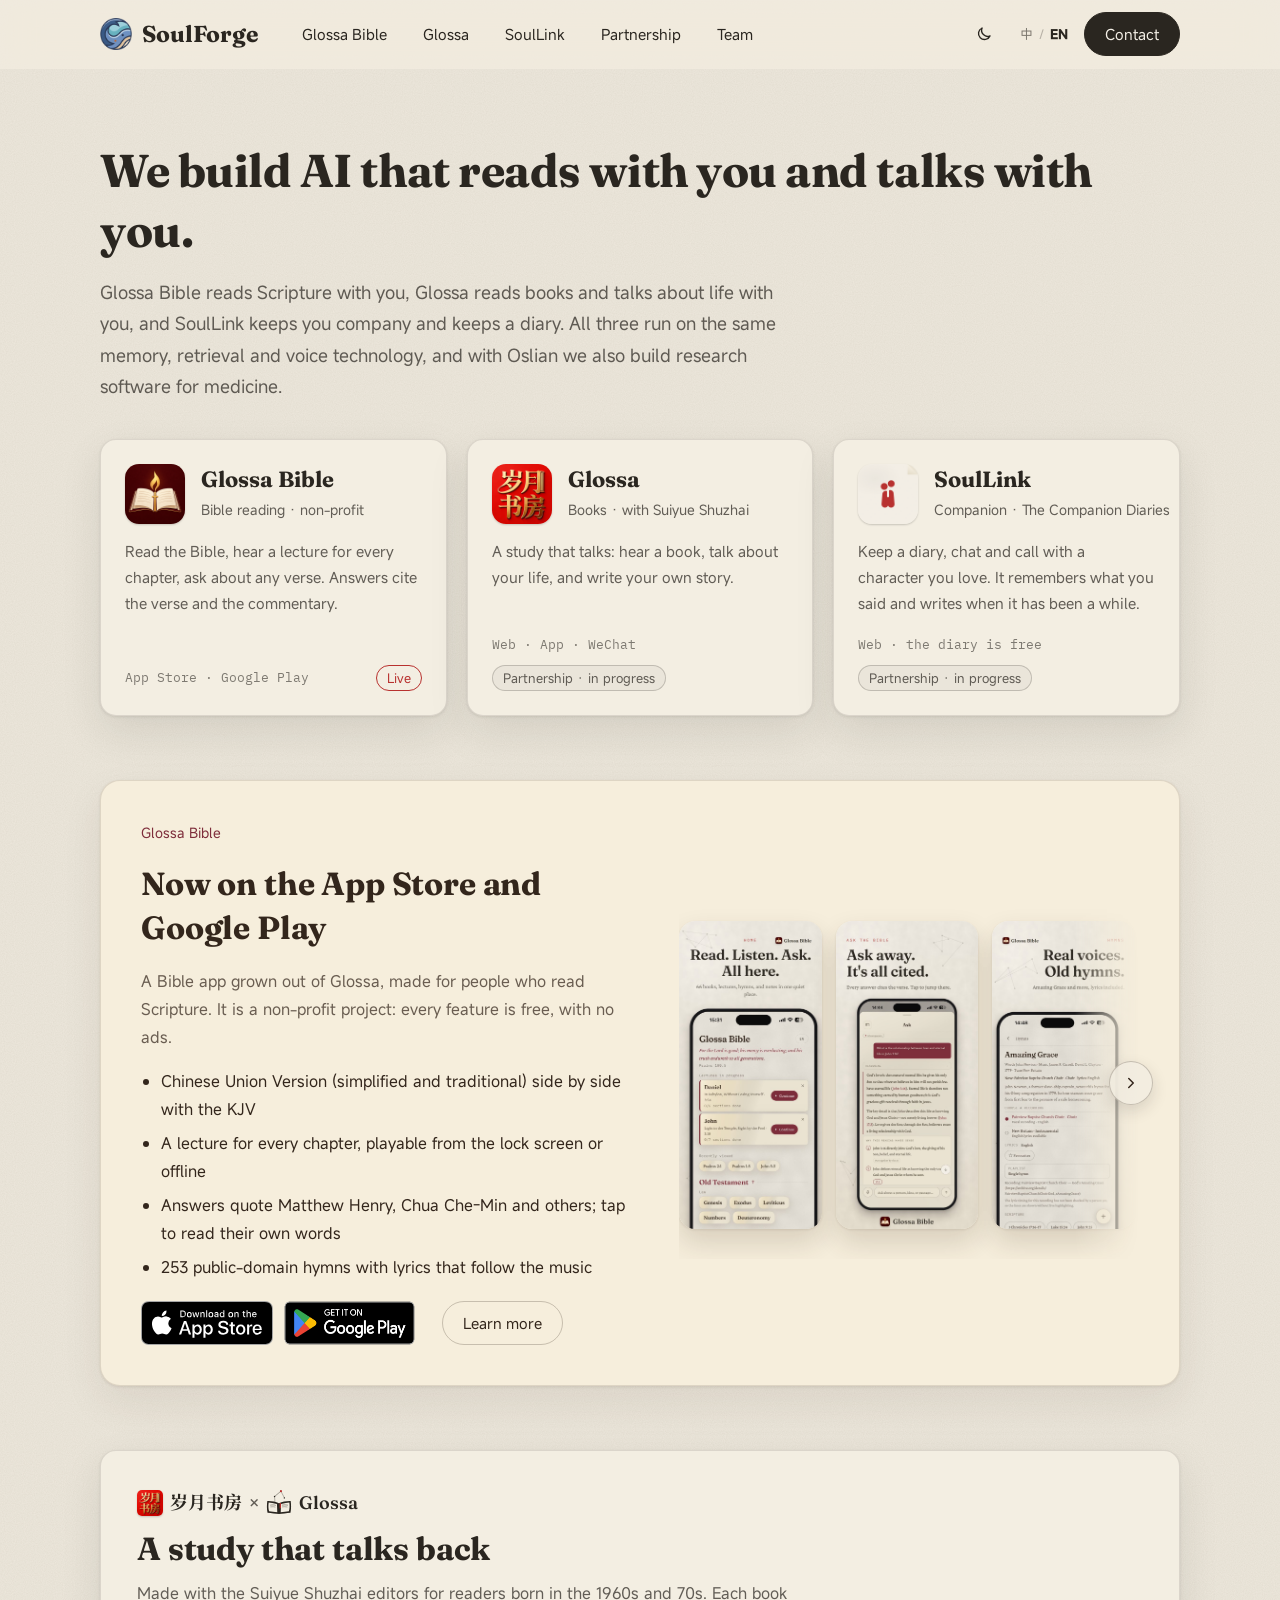
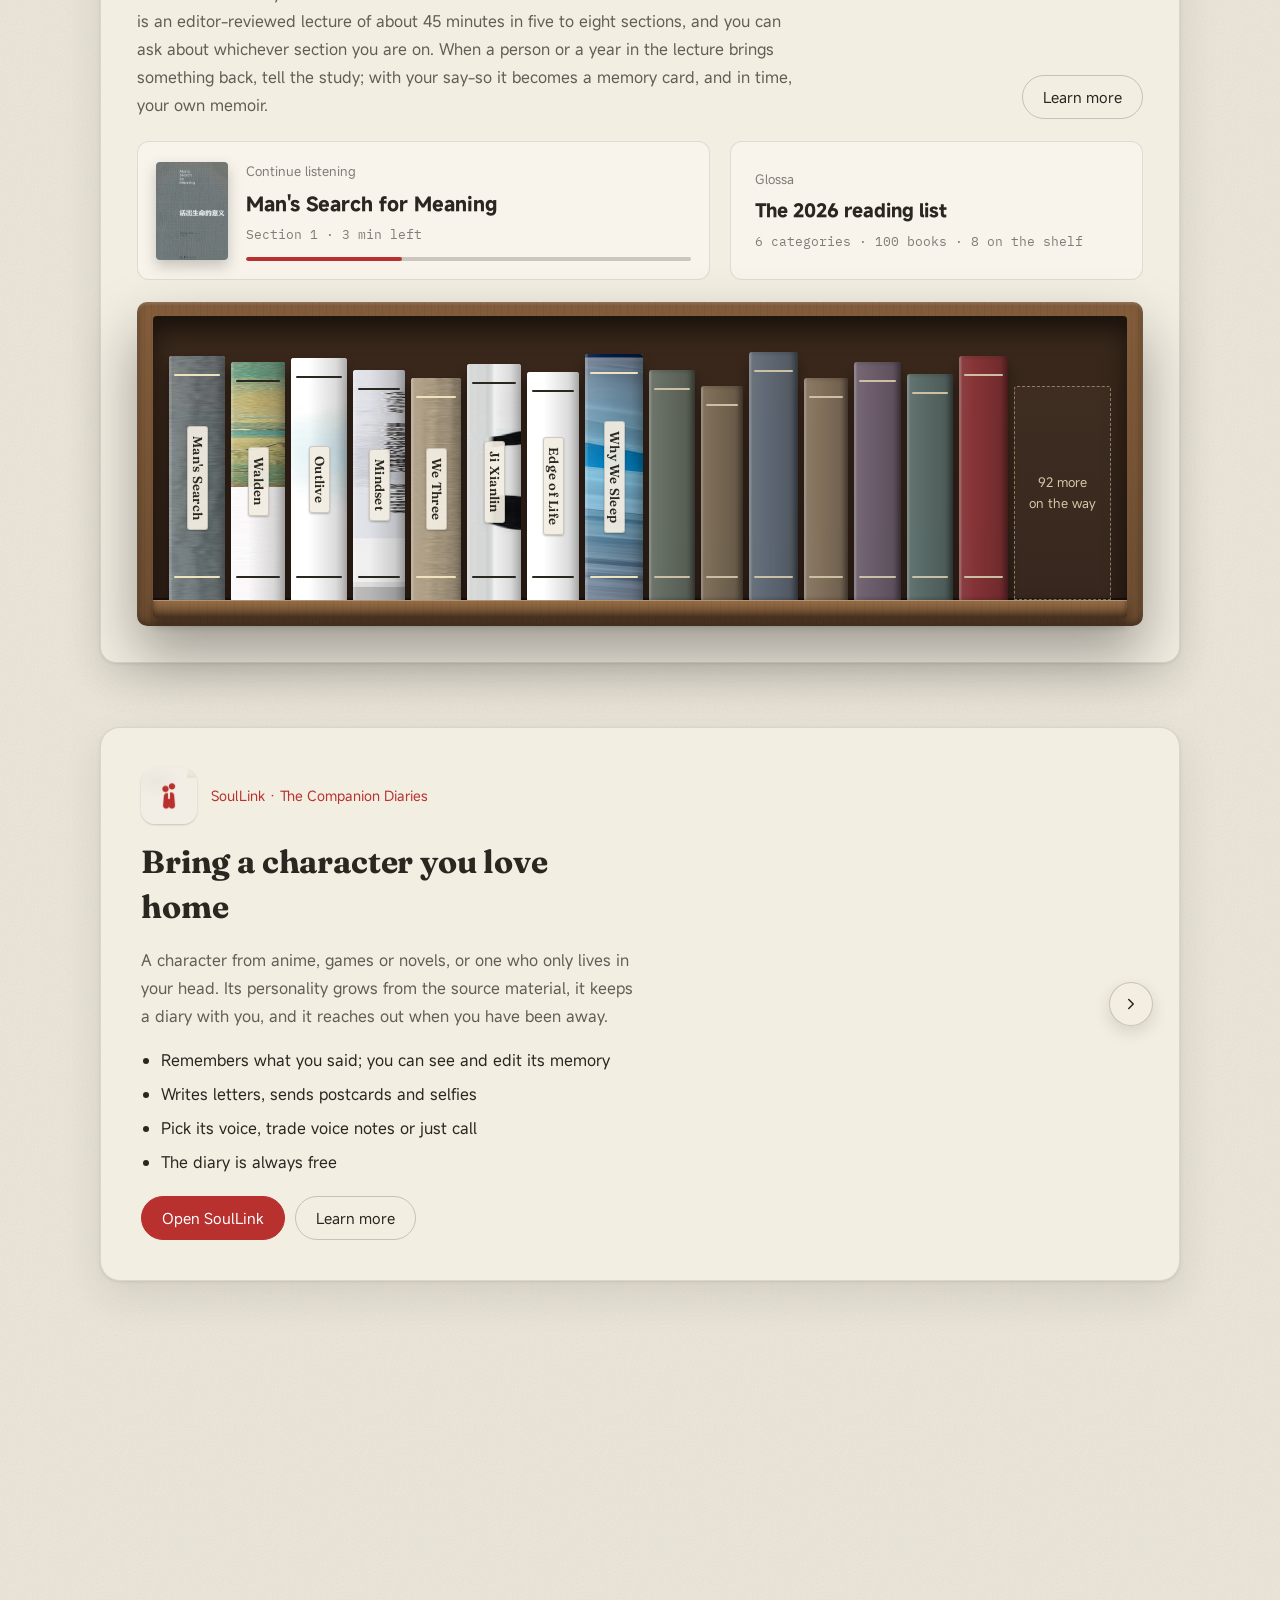
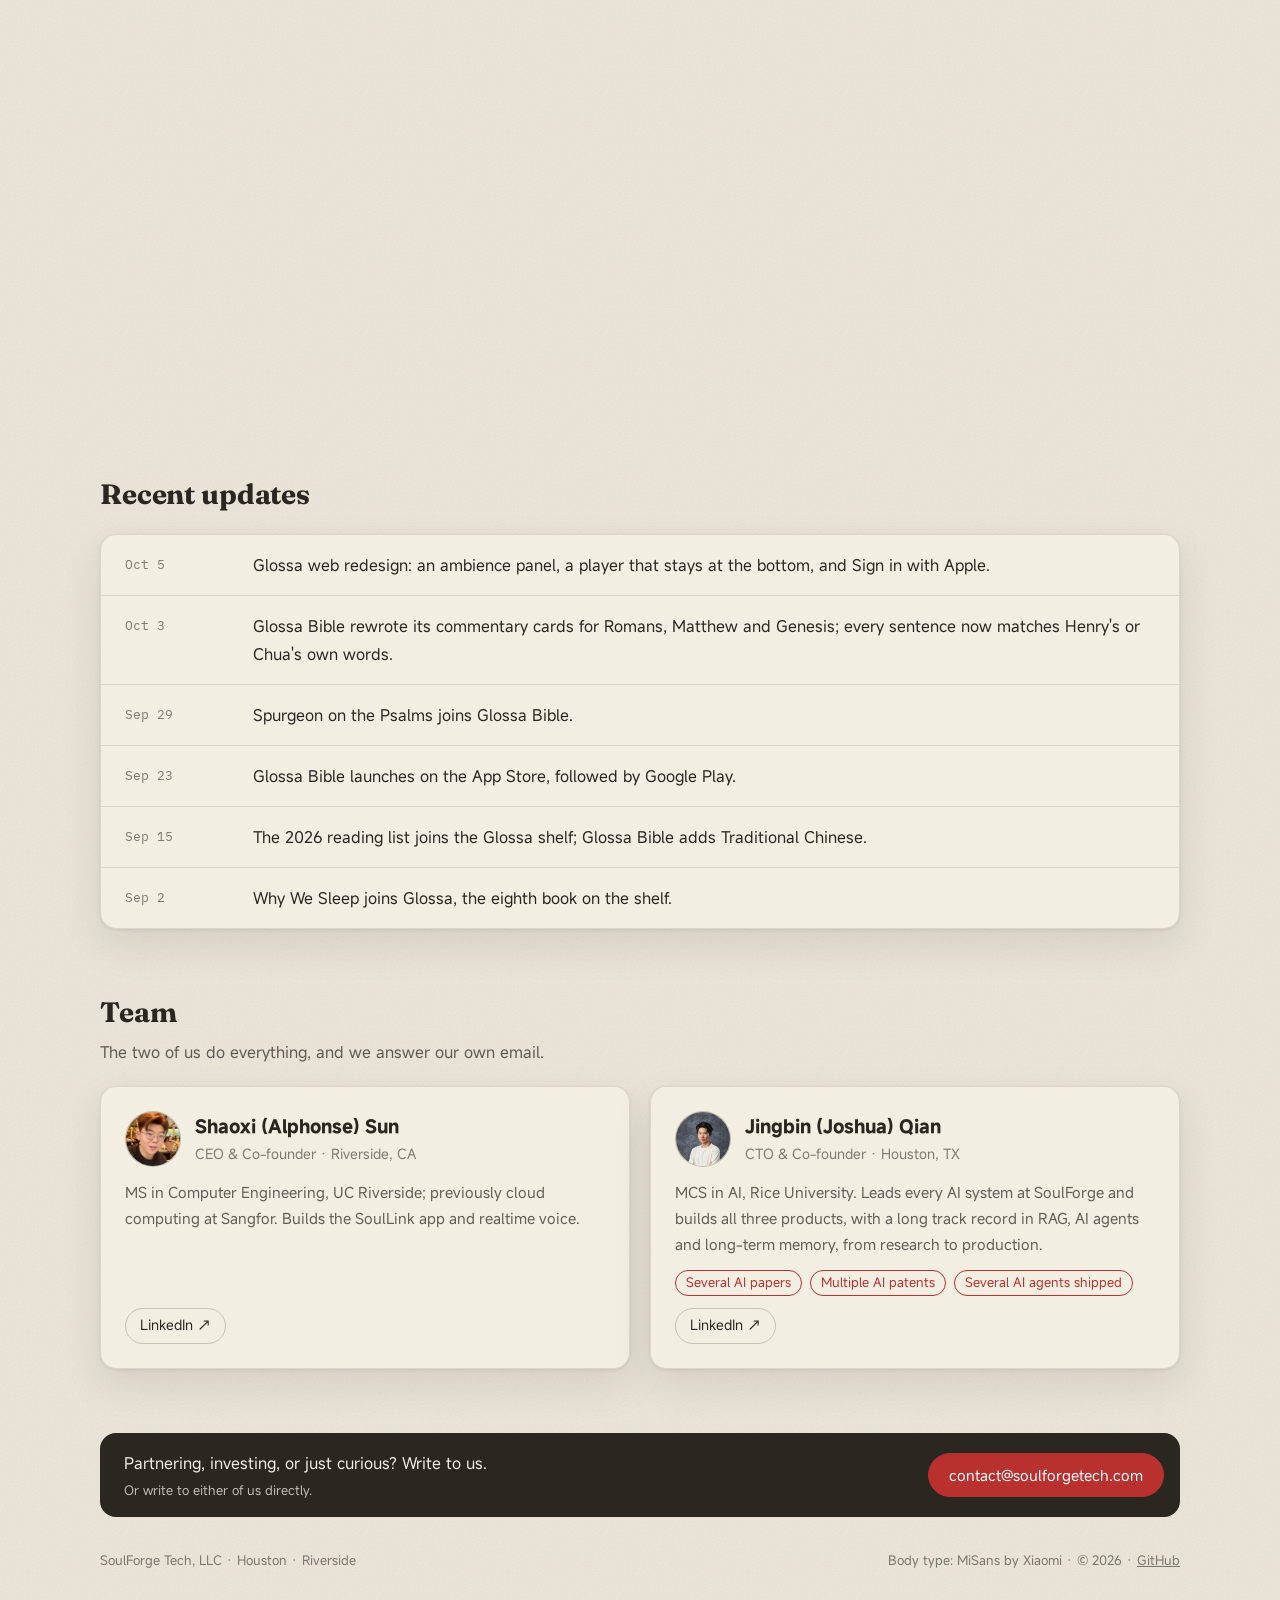
==== commit d8a05a4e: "feat(site): use the Oslian wordmark in the partnership section Co-Authored-By: Claude Opus 5.5 <nore" ====
--- a/index.html
+++ b/index.html
@@ -19,8 +19,8 @@
 <link rel="preconnect" href="https://fonts.googleapis.com">
 <link rel="preconnect" href="https://fonts.gstatic.com" crossorigin>
 <link href="https://fonts.googleapis.com/css2?family=Fraunces:opsz,wght@9..144,600;9..144,700&family=Noto+Serif+SC:wght@600;700&family=IBM+Plex+Mono:wght@400&display=swap" rel="stylesheet">
-<link rel="stylesheet" href="assets/site.css?v=20261012k">
-<script defer src="assets/site.js?v=20261012k"></script>
+<link rel="stylesheet" href="assets/site.css?v=20261012l">
+<script defer src="assets/site.js?v=20261012l"></script>
 </head>
 <body>
 
@@ -232,12 +232,9 @@
 <h2 class="h2 reveal" style="font-size: 1.75rem"><span data-zh>合作项目</span><span data-en>Partnership</span></h2>
 <div class="card feature-panel reveal" style="margin-top: 20px">
 <div class="text" style="gap: 14px">
-<div style="display: flex; align-items: center; gap: 12px">
-<img src="assets/img/oslian/apple-touch-icon.png" alt="" style="width: 44px; height: 44px; border-radius: 10px">
-<div style="display: flex; flex-direction: column">
-<b class="h3">Oslian</b>
+<div style="display: flex; flex-direction: column; gap: 6px">
+<span class="oslian-wordmark" role="img" aria-label="Oslian"><img class="wm-light" src="assets/img/oslian/wordmark-light.png" alt="" width="150" height="48"><img class="wm-dark" src="assets/img/oslian/wordmark-dark.png" alt="" width="150" height="48"></span>
 <span class="faint" style="font-size: 0.875rem"><span data-zh>医疗研究软件 · 与 Oslian LLC 合作</span><span data-en>Clinical research software · with Oslian LLC</span></span>
-</div>
 </div>
 <p class="soft" style="margin: 0"><span data-zh>Oslian 做的是临床预测方向的研究软件：读入 FHIR 格式的病历数据，预测病人全身各项指标接下来的走势，并且只说证据支持的部分。它包含两套彼此隔离的系统：</span><span data-en>Oslian builds research software for clinical forecasting: it reads FHIR records, forecasts a patient's whole-body trajectory, and never claims more than the evidence supports. It has two systems kept deliberately apart:</span></p>
 <div class="grid" style="grid-template-columns: repeat(auto-fit, minmax(220px, 1fr)); gap: 12px">
--- a/assets/site.css
+++ b/assets/site.css
@@ -173,6 +173,17 @@
 .btn:hover { color: var(--ink); background: rgba(42, 38, 32, 0.05); }
 .btn:active { transform: scale(0.97); transition: transform 100ms ease-out; }
 .btn.lg { height: 48px; padding: 0 22px; font-size: 1rem; }
+/* Oslian wordmark: the navy lettering on paper, the light lettering in dark mode. */
+.oslian-wordmark { display: inline-flex; }
+.oslian-wordmark img { width: 150px; height: auto; }
+.oslian-wordmark .wm-dark { display: none; }
+:root[data-theme="dark"] .oslian-wordmark .wm-light { display: none; }
+:root[data-theme="dark"] .oslian-wordmark .wm-dark { display: block; }
+@media (prefers-color-scheme: dark) {
+  :root:not([data-theme="light"]) .oslian-wordmark .wm-light { display: none; }
+  :root:not([data-theme="light"]) .oslian-wordmark .wm-dark { display: block; }
+}
+
 /* Official store badges (artwork as supplied by Apple / Google; only scaled). */
 .store-badge { display: inline-flex; align-items: center; border-radius: 9px; transition: transform var(--spring-dur) var(--spring), opacity 150ms ease; }
 .store-badge:hover { opacity: 0.88; }
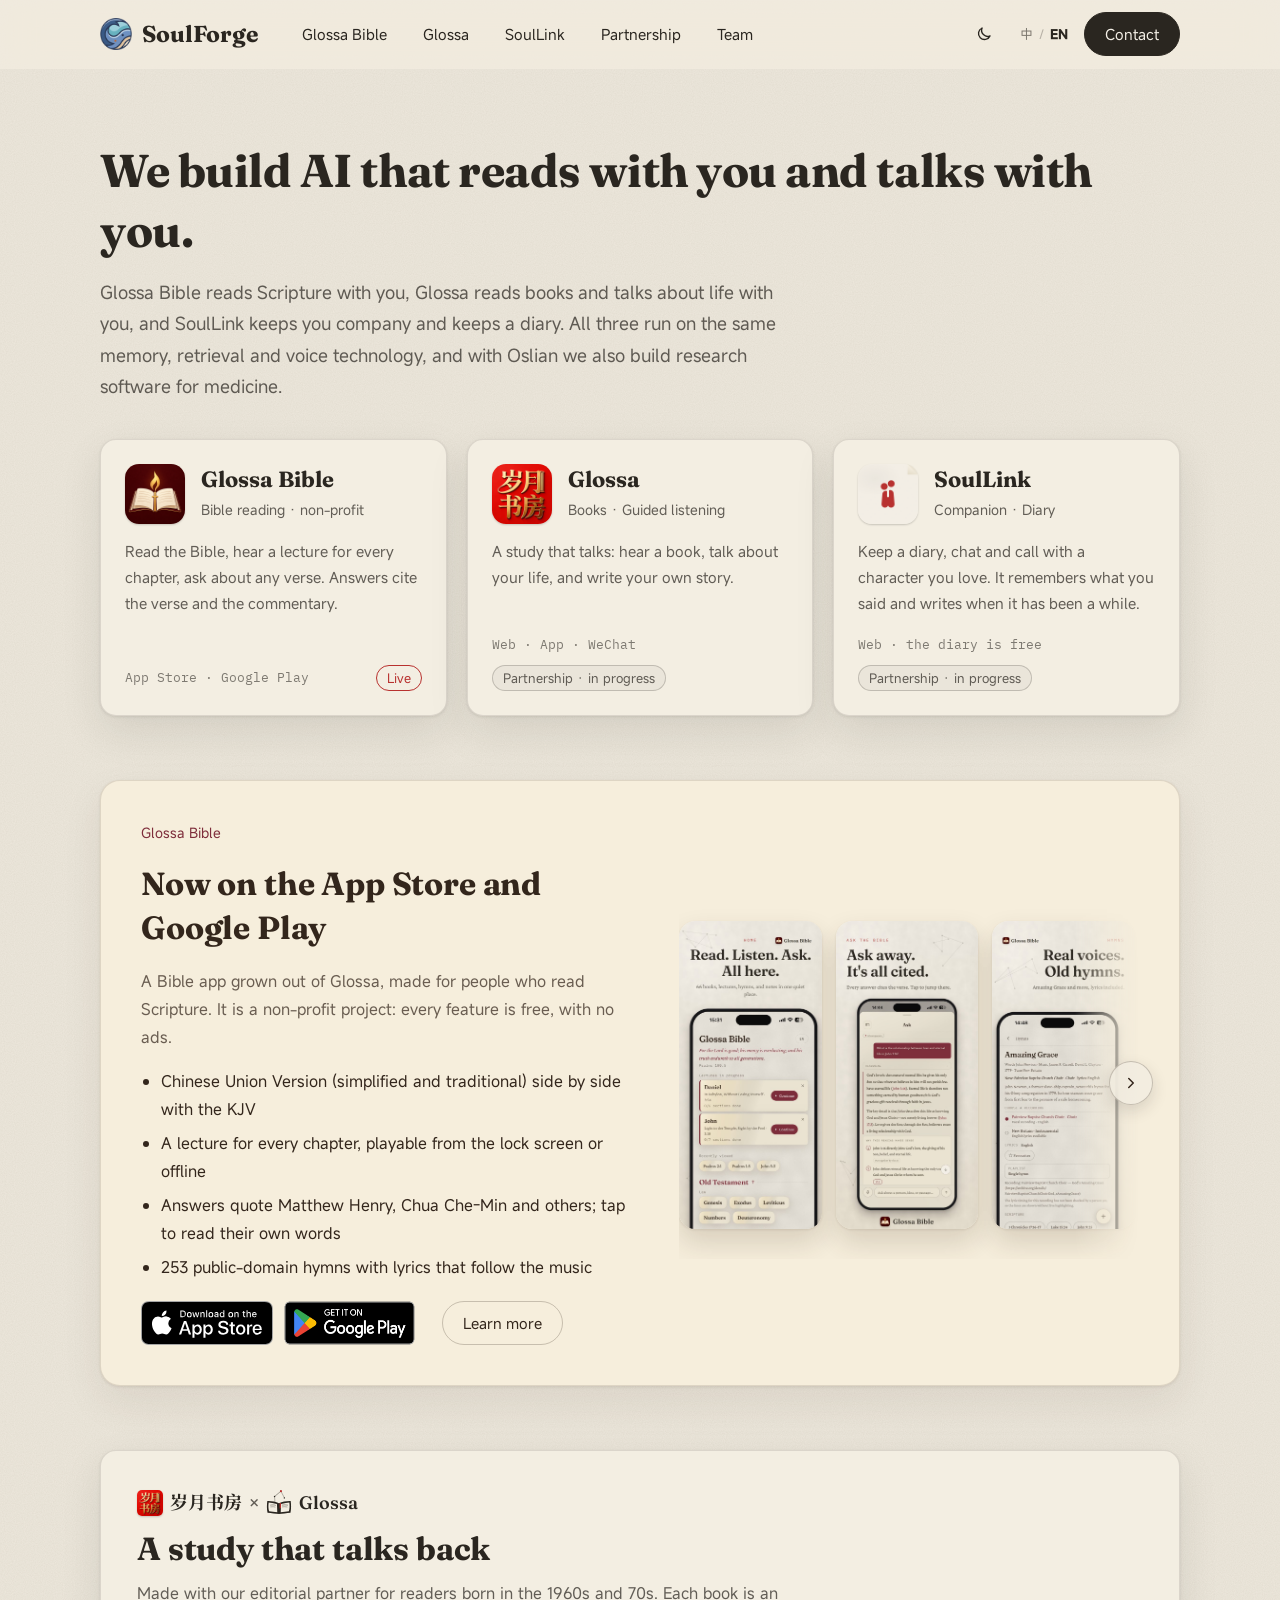
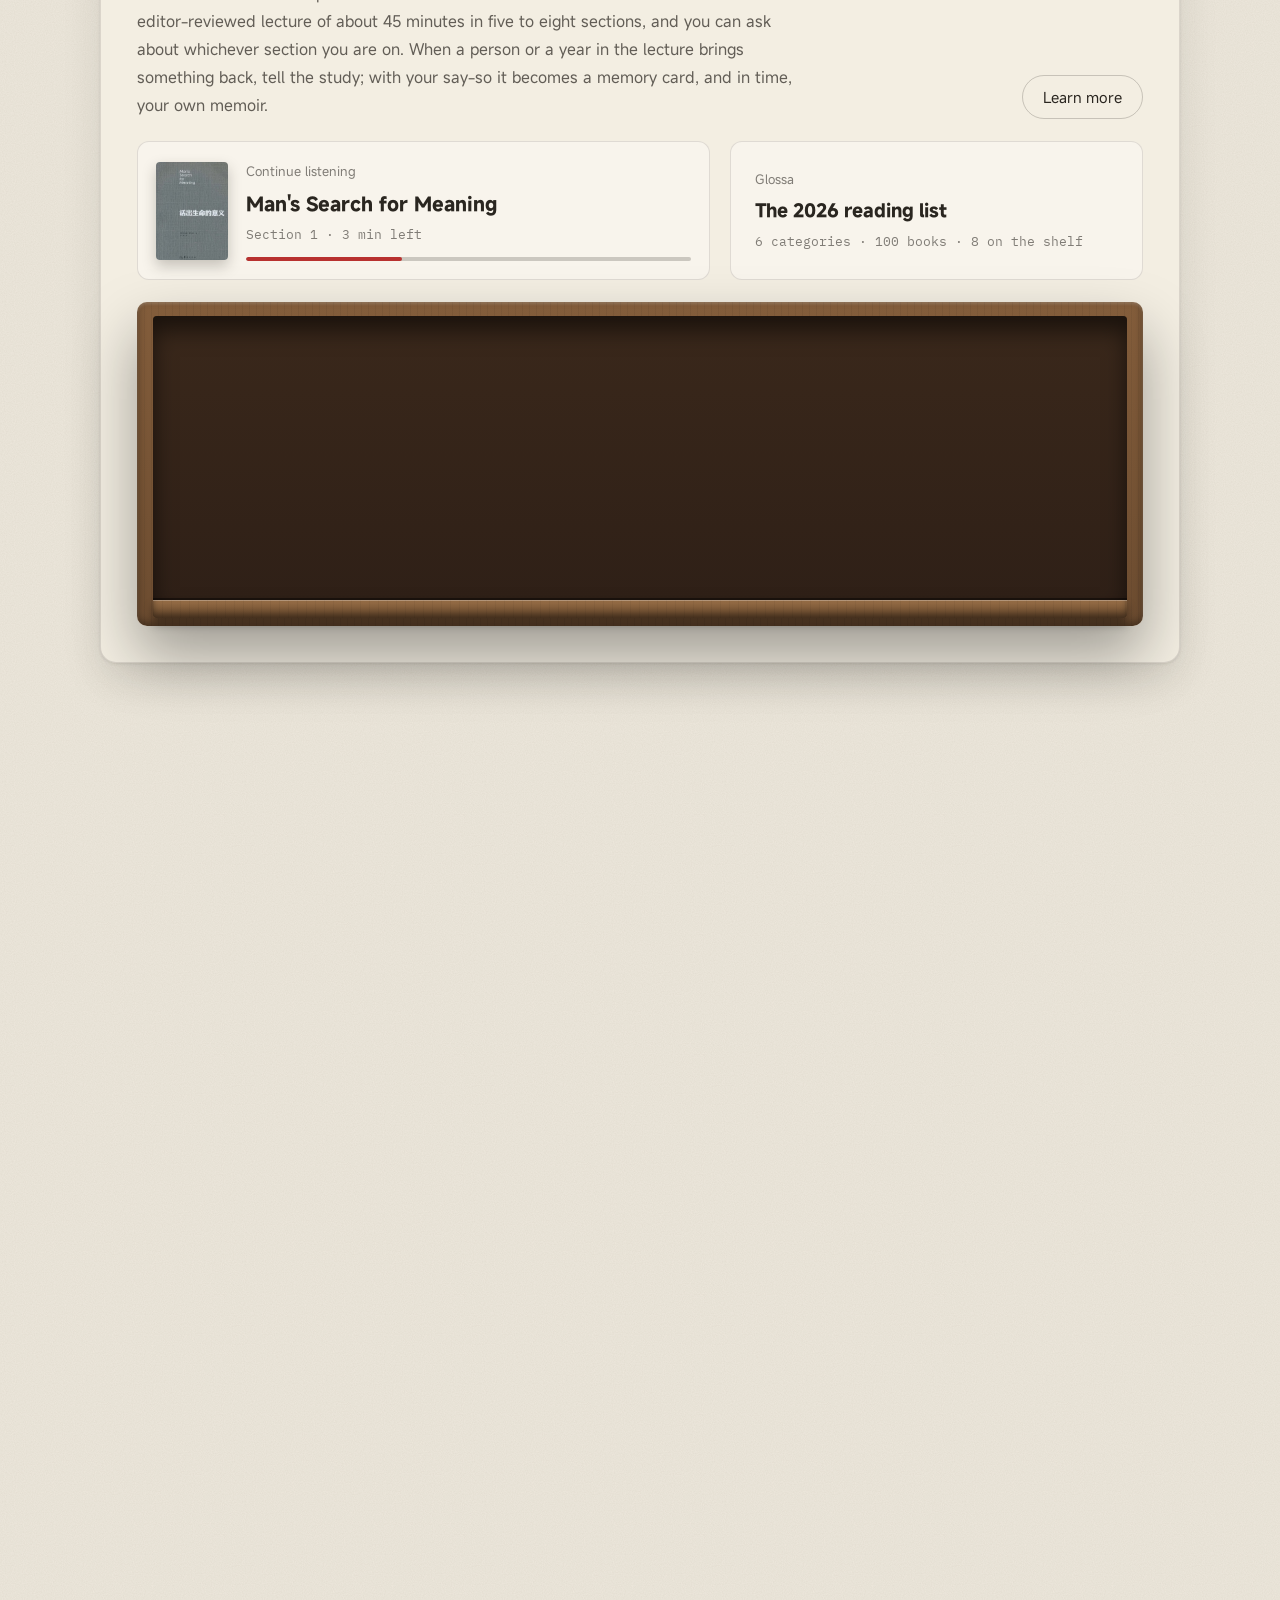
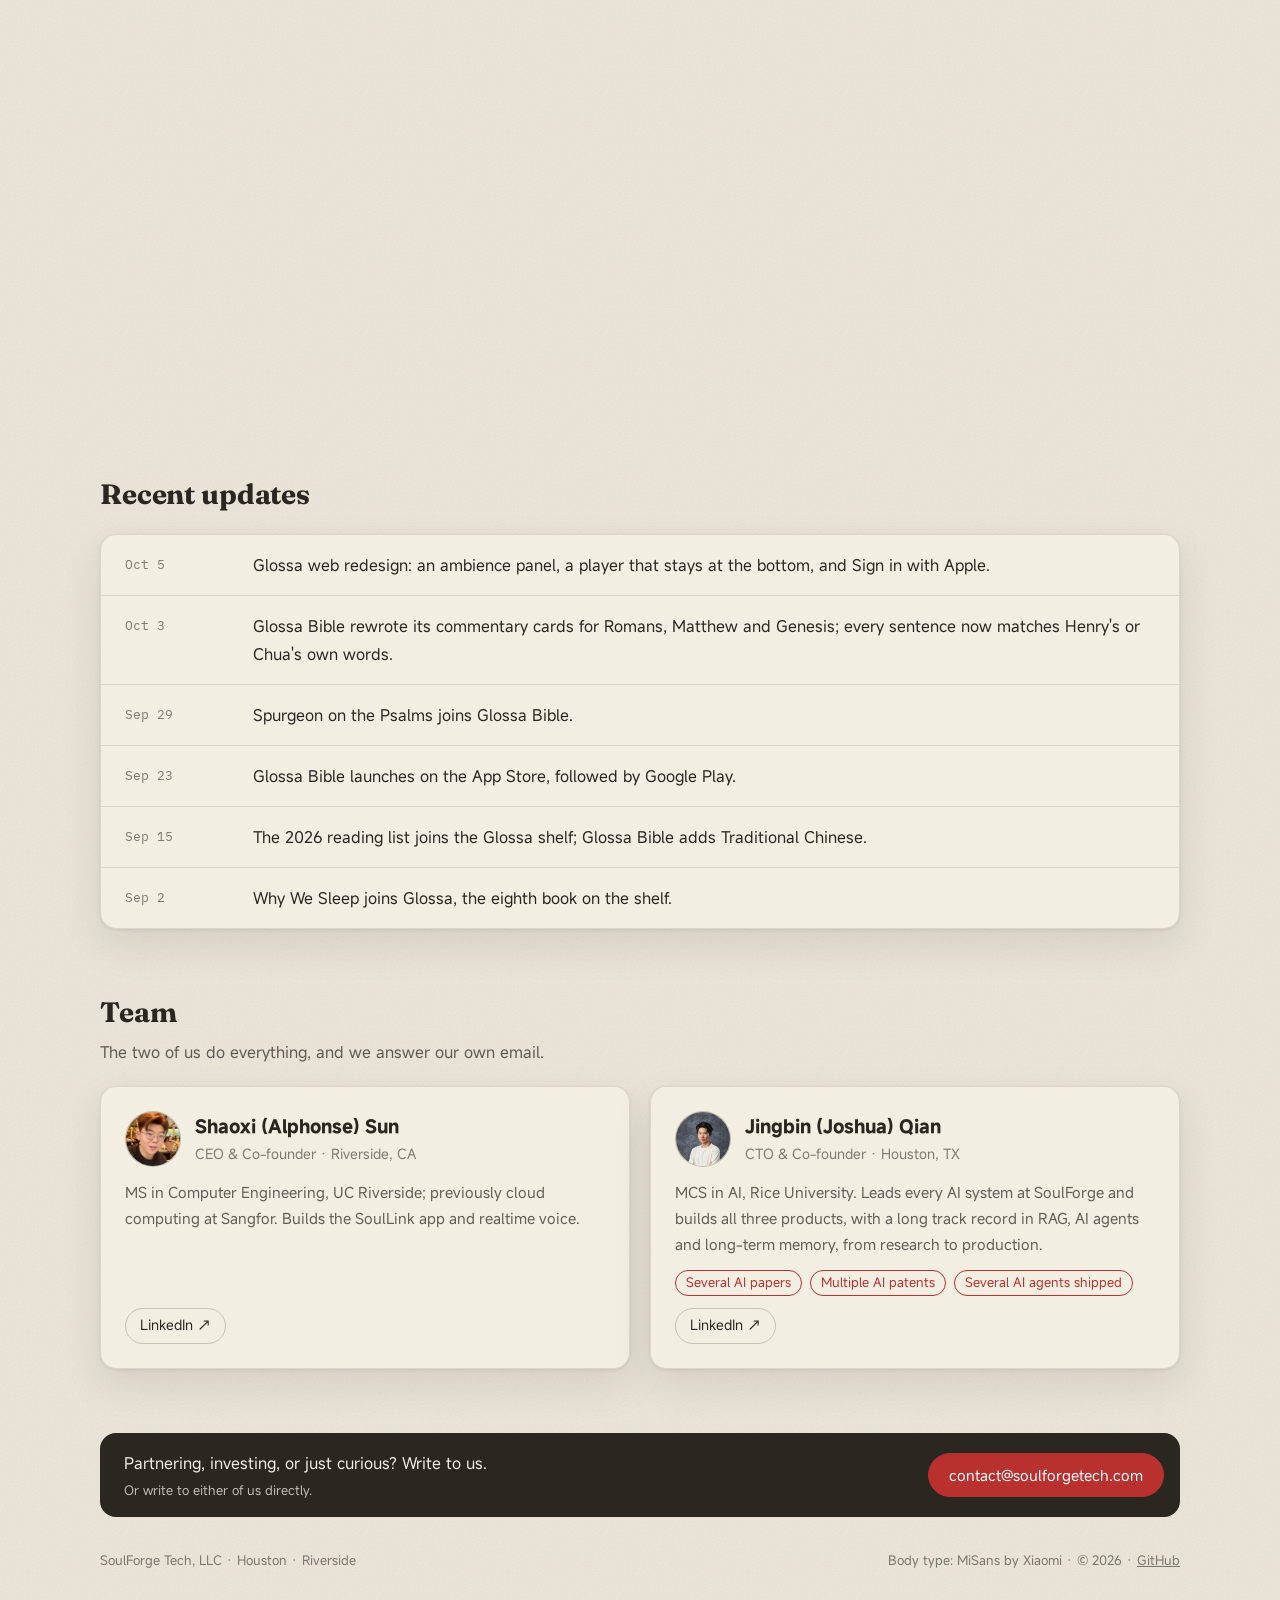
==== commit 16a2f927: "fix(site): card subtitles; drop the wrong English partner name Co-Authored-By: Claude Opus 5.5 <nore" ====
--- a/index.html
+++ b/index.html
@@ -74,7 +74,7 @@
 <div class="head">
 <img src="assets/img/brand/suiyue-logo.png" alt="">
 <div><b class="h3" style="display: block"><span data-zh>岁月书房</span><span data-en>Glossa</span></b>
-<span class="soft" style="font-size: 0.875rem"><span data-zh>读书 · 与岁月书斋合作</span><span data-en>Books · with Suiyue Shuzhai</span></span></div>
+<span class="soft" style="font-size: 0.875rem"><span data-zh>读书 · 讲解伴读</span><span data-en>Books · Guided listening</span></span></div>
 </div>
 <p><span data-zh>给自己一间会说话的书房：听一段书，聊一段人生，写下自己的故事。</span><span data-en>A study that talks: hear a book, talk about your life, and write your own story.</span></p>
 <div class="foot"><span class="mono"><span data-zh>网页 · App · 小程序</span><span data-en>Web · App · WeChat</span></span><span class="chip muted"><span data-zh>商务合作 · 迭代中</span><span data-en>Partnership · in progress</span></span></div>
@@ -85,7 +85,7 @@
 <div class="head">
 <img src="assets/img/brand/soullink-icon.png" alt="">
 <div><b class="h3" style="display: block">SoulLink</b>
-<span class="soft" style="font-size: 0.875rem"><span data-zh>陪伴 · 伴侣日记</span><span data-en>Companion · The Companion Diaries</span></span></div>
+<span class="soft" style="font-size: 0.875rem"><span data-zh>陪伴 · 伴侣日记</span><span data-en>Companion · Diary</span></span></div>
 </div>
 <p><span data-zh>和喜欢的角色写日记、聊天、打电话。它记得你说过的事，久了没联系会给你写信。</span><span data-en>Keep a diary, chat and call with a character you love. It remembers what you said and writes when it has been a while.</span></p>
 <div class="foot"><span class="mono"><span data-zh>网页 · 日记免费</span><span data-en>Web · the diary is free</span></span><span class="chip muted"><span data-zh>商务合作 · 迭代中</span><span data-en>Partnership · in progress</span></span></div>
@@ -144,7 +144,7 @@
 <b class="light">Glossa</b>
 </div>
 <h2 class="h2"><span data-zh>给自己一间会说话的书房</span><span data-en>A study that talks back</span></h2>
-<p class="soft" style="margin: 0"><span data-zh>与岁月书斋编辑部合作，写给 60 后、70 后的读书人。每本书由主编审校，做成约 45 分钟的讲解，分 5 到 8 节慢慢听；听到哪一节，就可以问哪一节。讲解里的人物和年代让你想起什么，也可以说给书房听，经你确认后记成一张记忆卡，慢慢攒成自己的回忆录。</span><span data-en>Made with the Suiyue Shuzhai editors for readers born in the 1960s and 70s. Each book is an editor-reviewed lecture of about 45 minutes in five to eight sections, and you can ask about whichever section you are on. When a person or a year in the lecture brings something back, tell the study; with your say-so it becomes a memory card, and in time, your own memoir.</span></p>
+<p class="soft" style="margin: 0"><span data-zh>与岁月书斋编辑部合作，写给 60 后、70 后的读书人。每本书由主编审校，做成约 45 分钟的讲解，分 5 到 8 节慢慢听；听到哪一节，就可以问哪一节。讲解里的人物和年代让你想起什么，也可以说给书房听，经你确认后记成一张记忆卡，慢慢攒成自己的回忆录。</span><span data-en>Made with our editorial partner for readers born in the 1960s and 70s. Each book is an editor-reviewed lecture of about 45 minutes in five to eight sections, and you can ask about whichever section you are on. When a person or a year in the lecture brings something back, tell the study; with your say-so it becomes a memory card, and in time, your own memoir.</span></p>
 </div>
 <a class="btn" href="glossa.html"><span data-zh>详细介绍</span><span data-en>Learn more</span></a>
 </div>
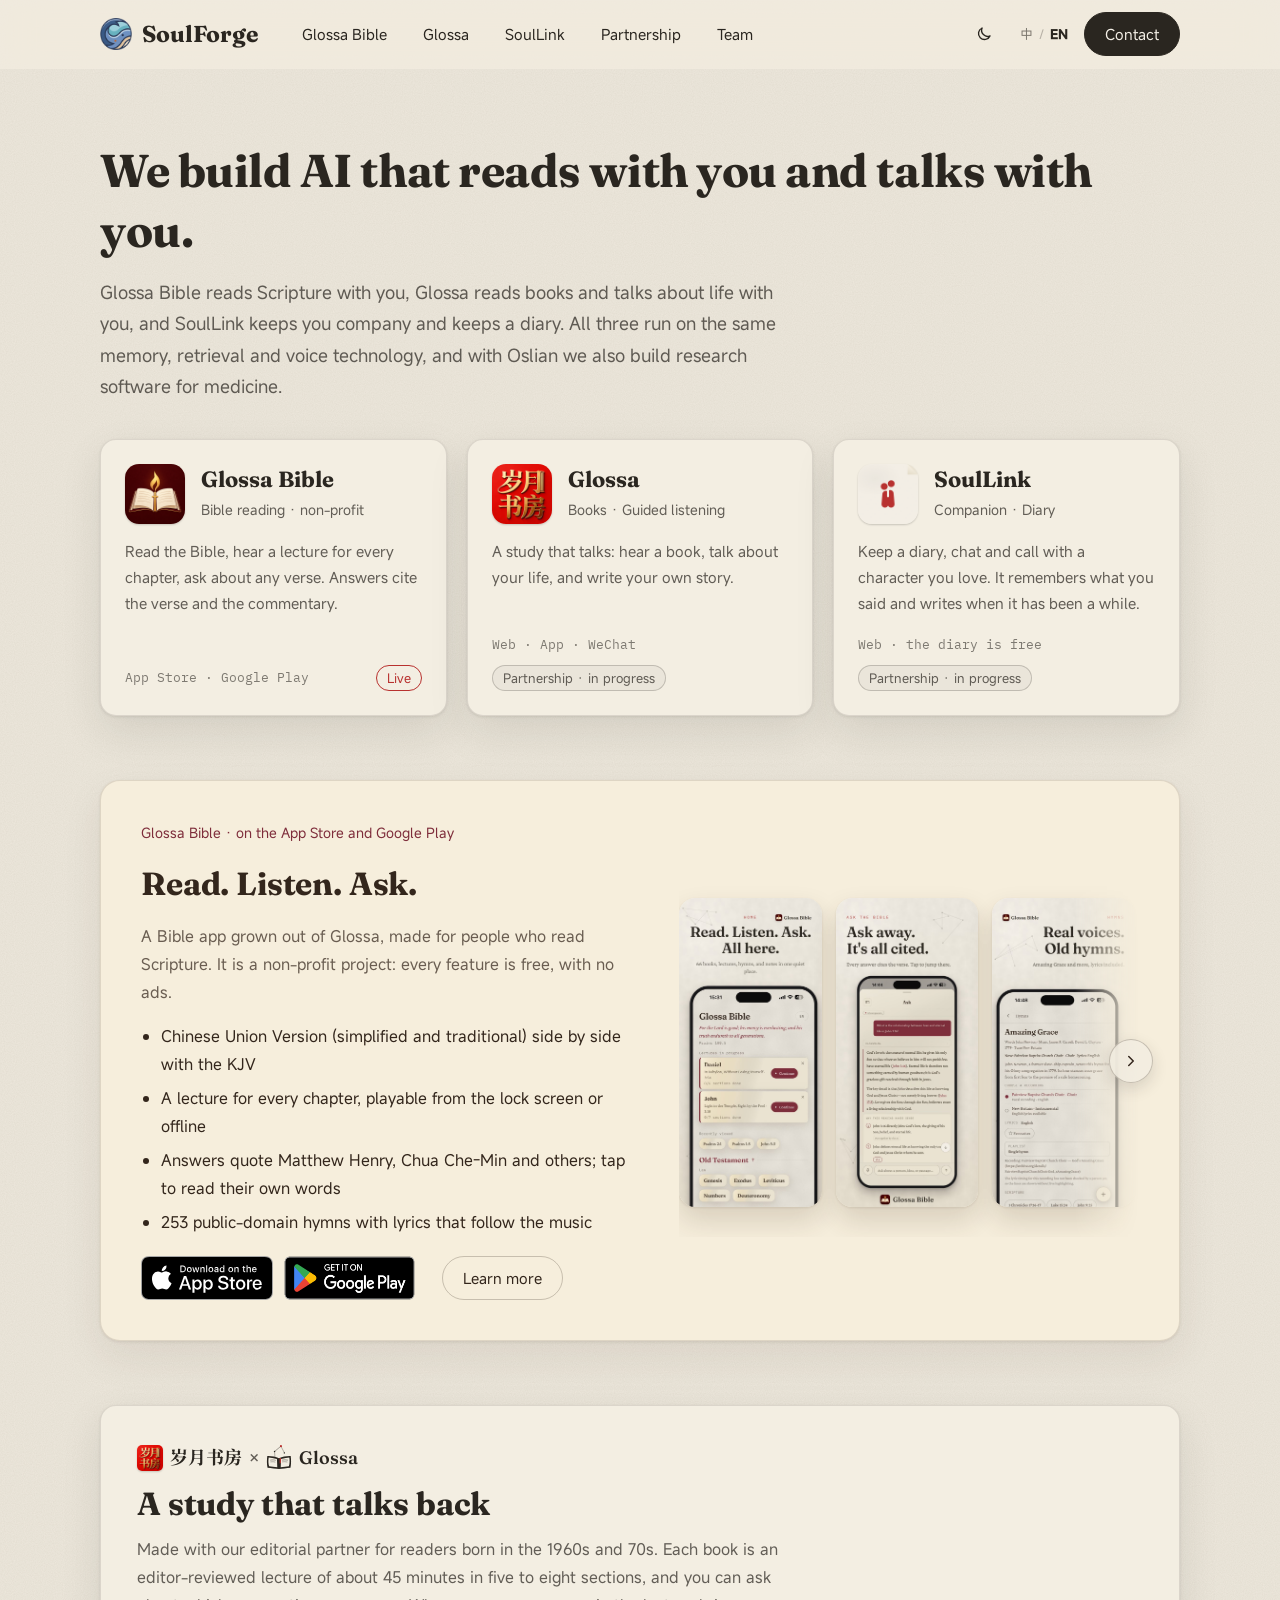
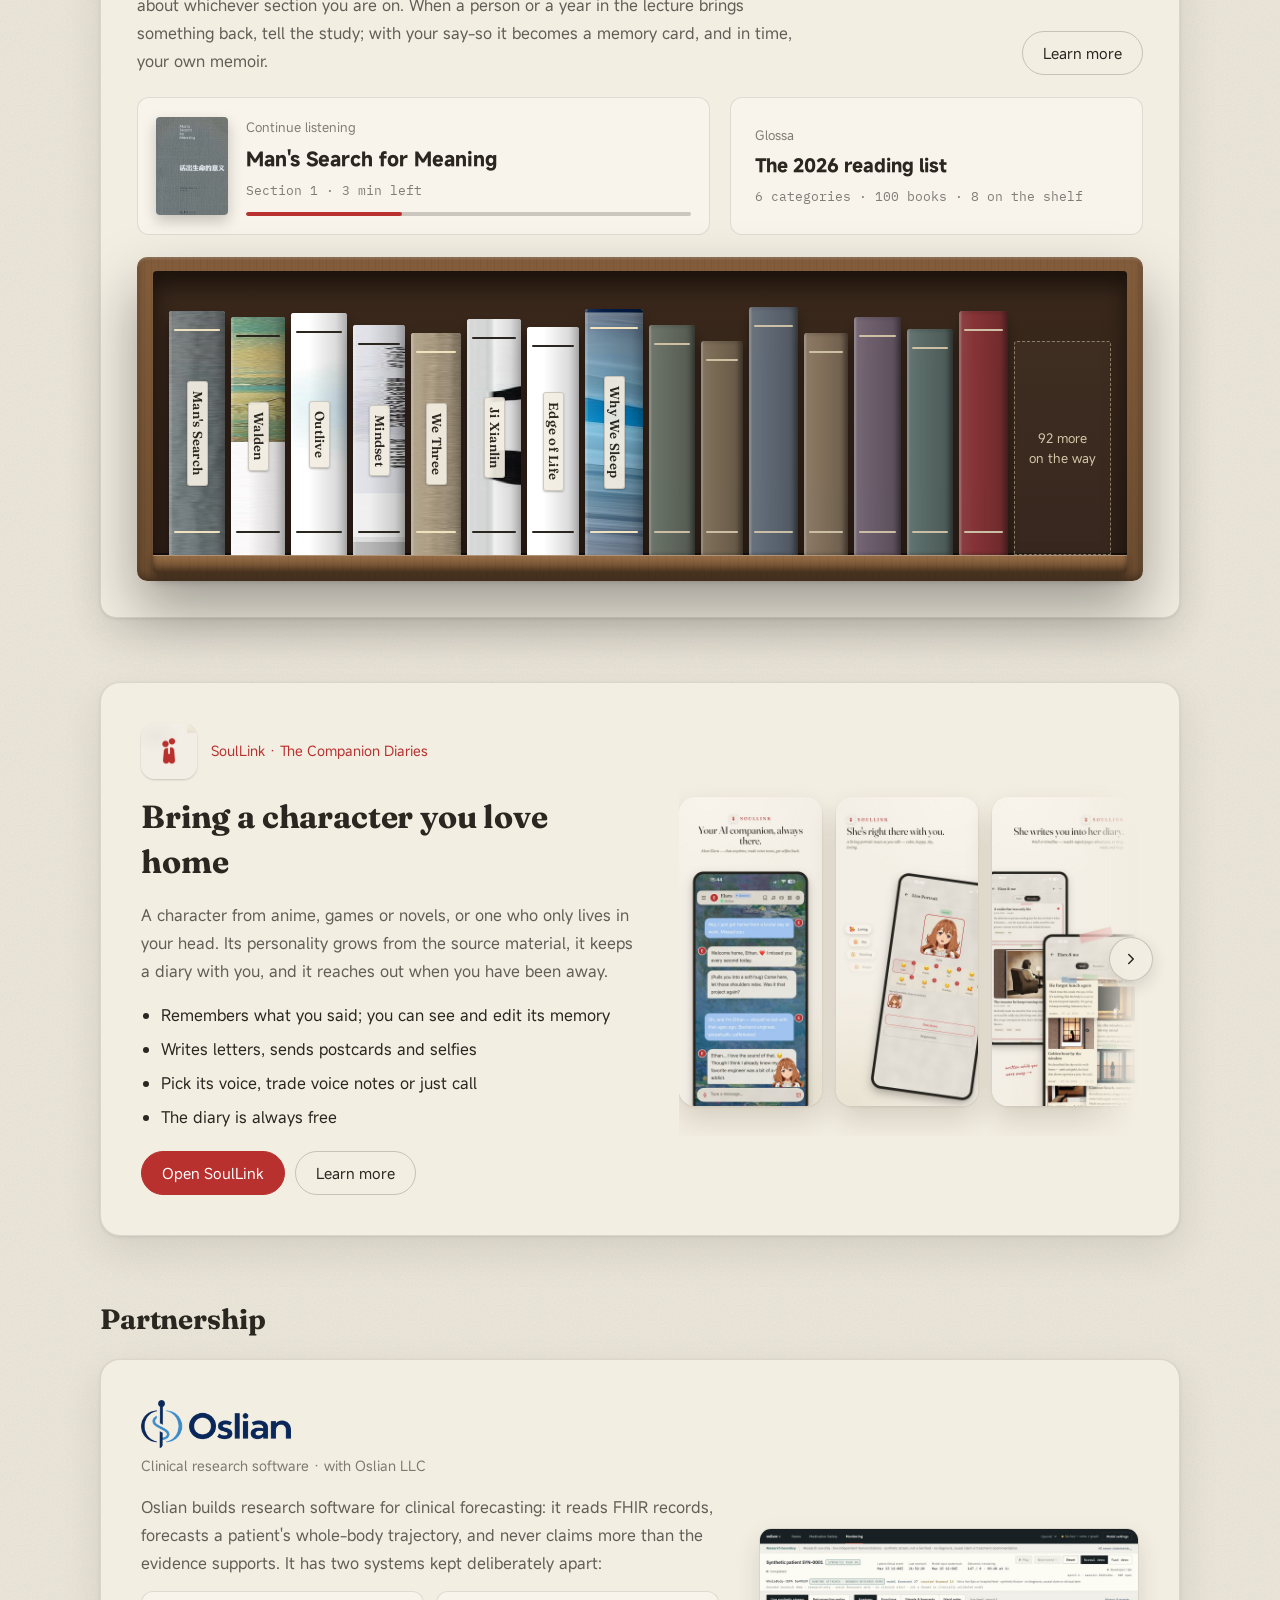
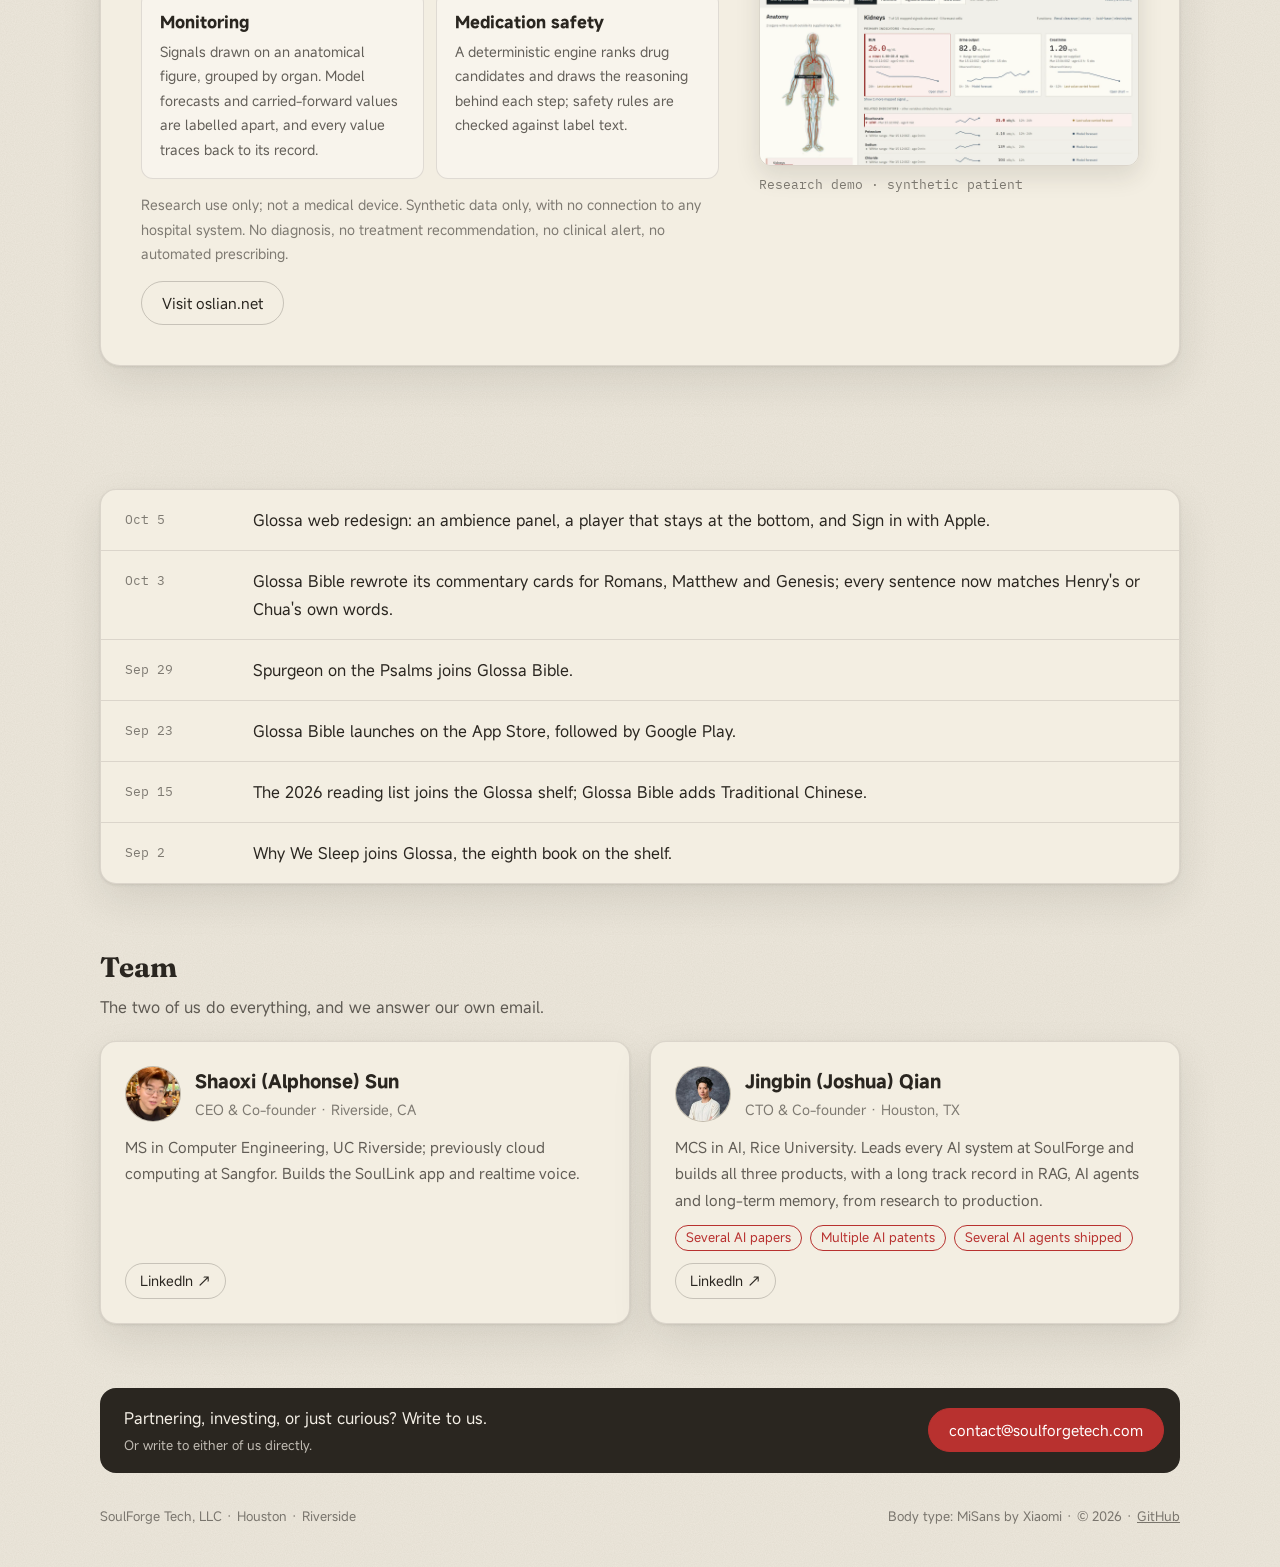
==== commit 6a643088: "fix(site): shorter 恩典书房 panel headline Co-Authored-By: Claude Opus 5.5 <noreply@anthropic.com>" ====
--- a/index.html
+++ b/index.html
@@ -98,8 +98,8 @@
 <section id="grace" class="wrap section">
 <div class="card feature-panel panel-grace grace reveal">
 <div class="text">
-<span class="eyebrow"><span data-zh>恩典书房</span><span data-en>Glossa Bible</span></span>
-<h2 class="h2"><span data-zh>App Store 和 Google Play 都已上架</span><span data-en>Now on the App Store and Google Play</span></h2>
+<span class="eyebrow"><span data-zh>恩典书房 · App Store 与 Google Play 已上架</span><span data-en>Glossa Bible · on the App Store and Google Play</span></span>
+<h2 class="h2"><span data-zh>读经，从这里开始</span><span data-en>Read. Listen. Ask.</span></h2>
 <p class="soft" style="margin: 0"><span data-zh>从岁月书房分出来的一款读经 App，专门给读圣经的人用。这是一个公益项目：所有功能免费，没有广告。</span><span data-en>A Bible app grown out of Glossa, made for people who read Scripture. It is a non-profit project: every feature is free, with no ads.</span></p>
 <ul>
 <li><span data-zh>和合本简体、繁體、KJV 可以并排看</span><span data-en>Chinese Union Version (simplified and traditional) side by side with the KJV</span></li>
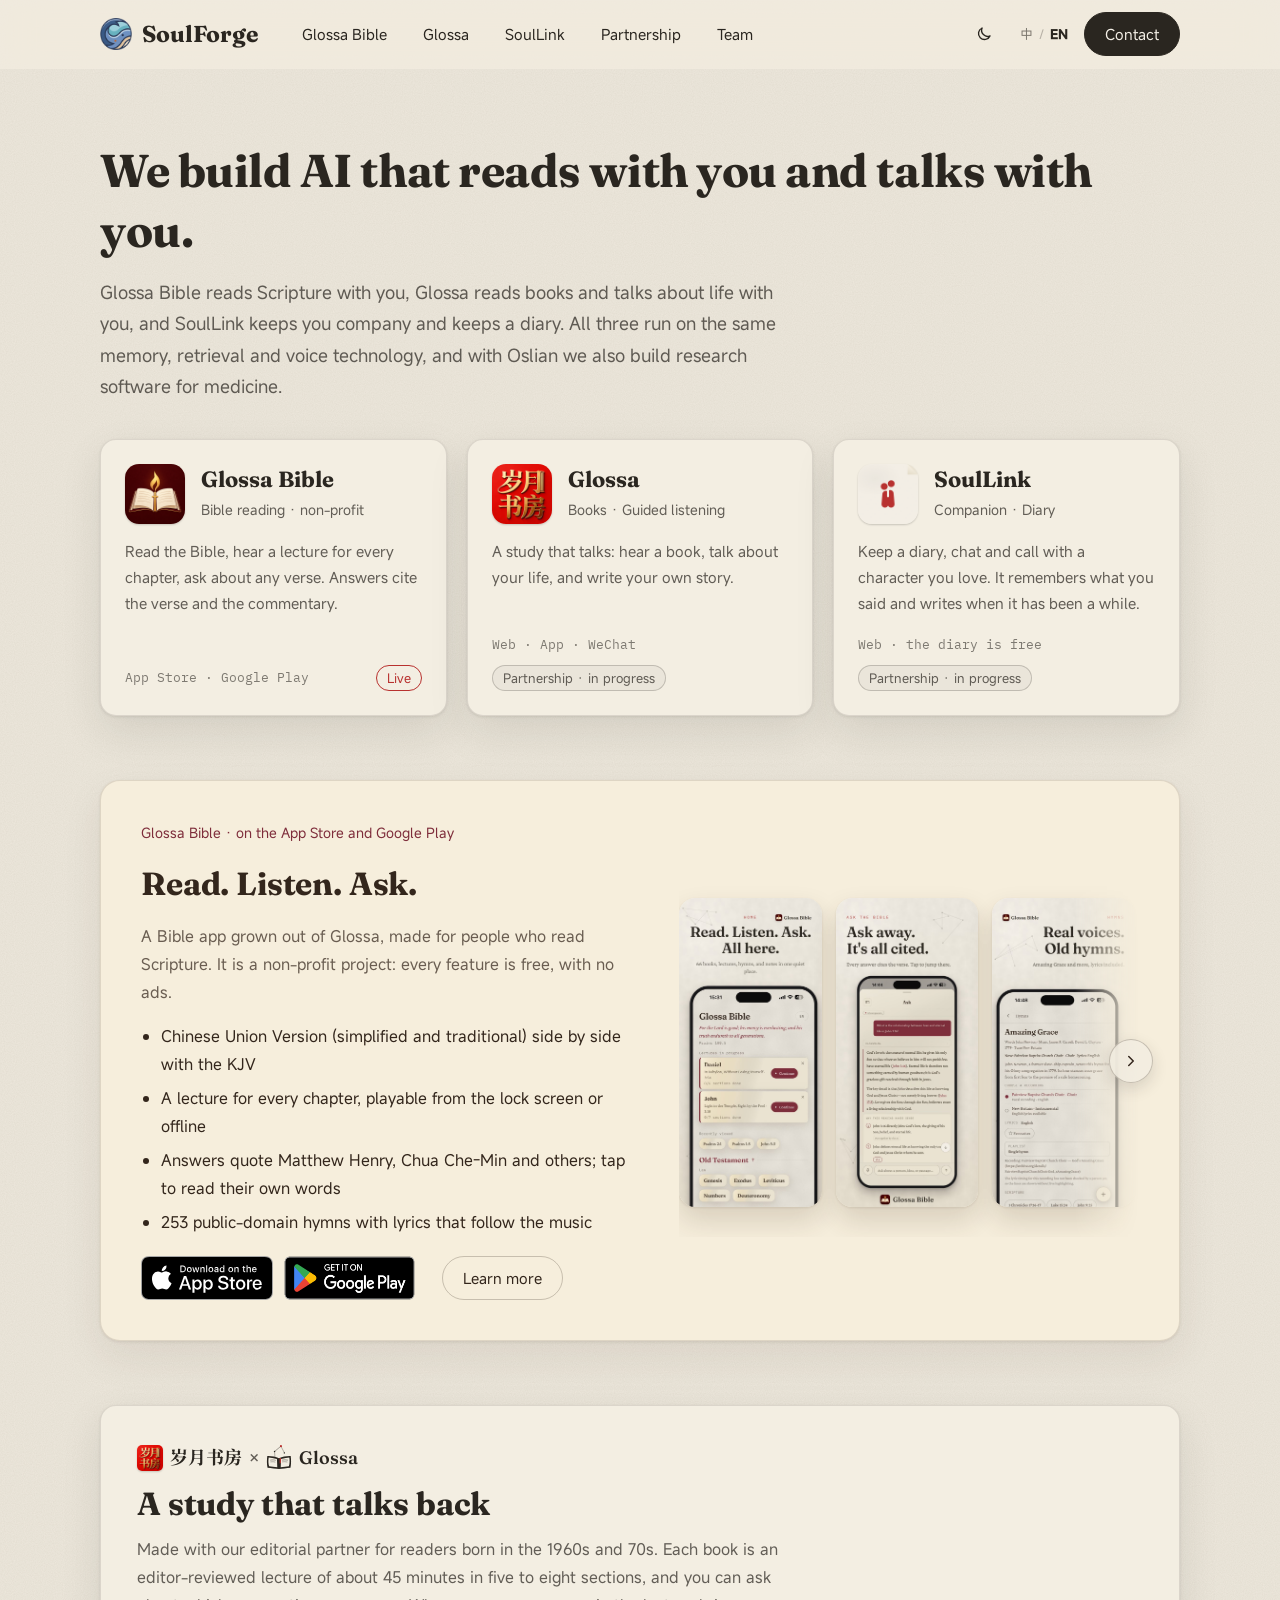
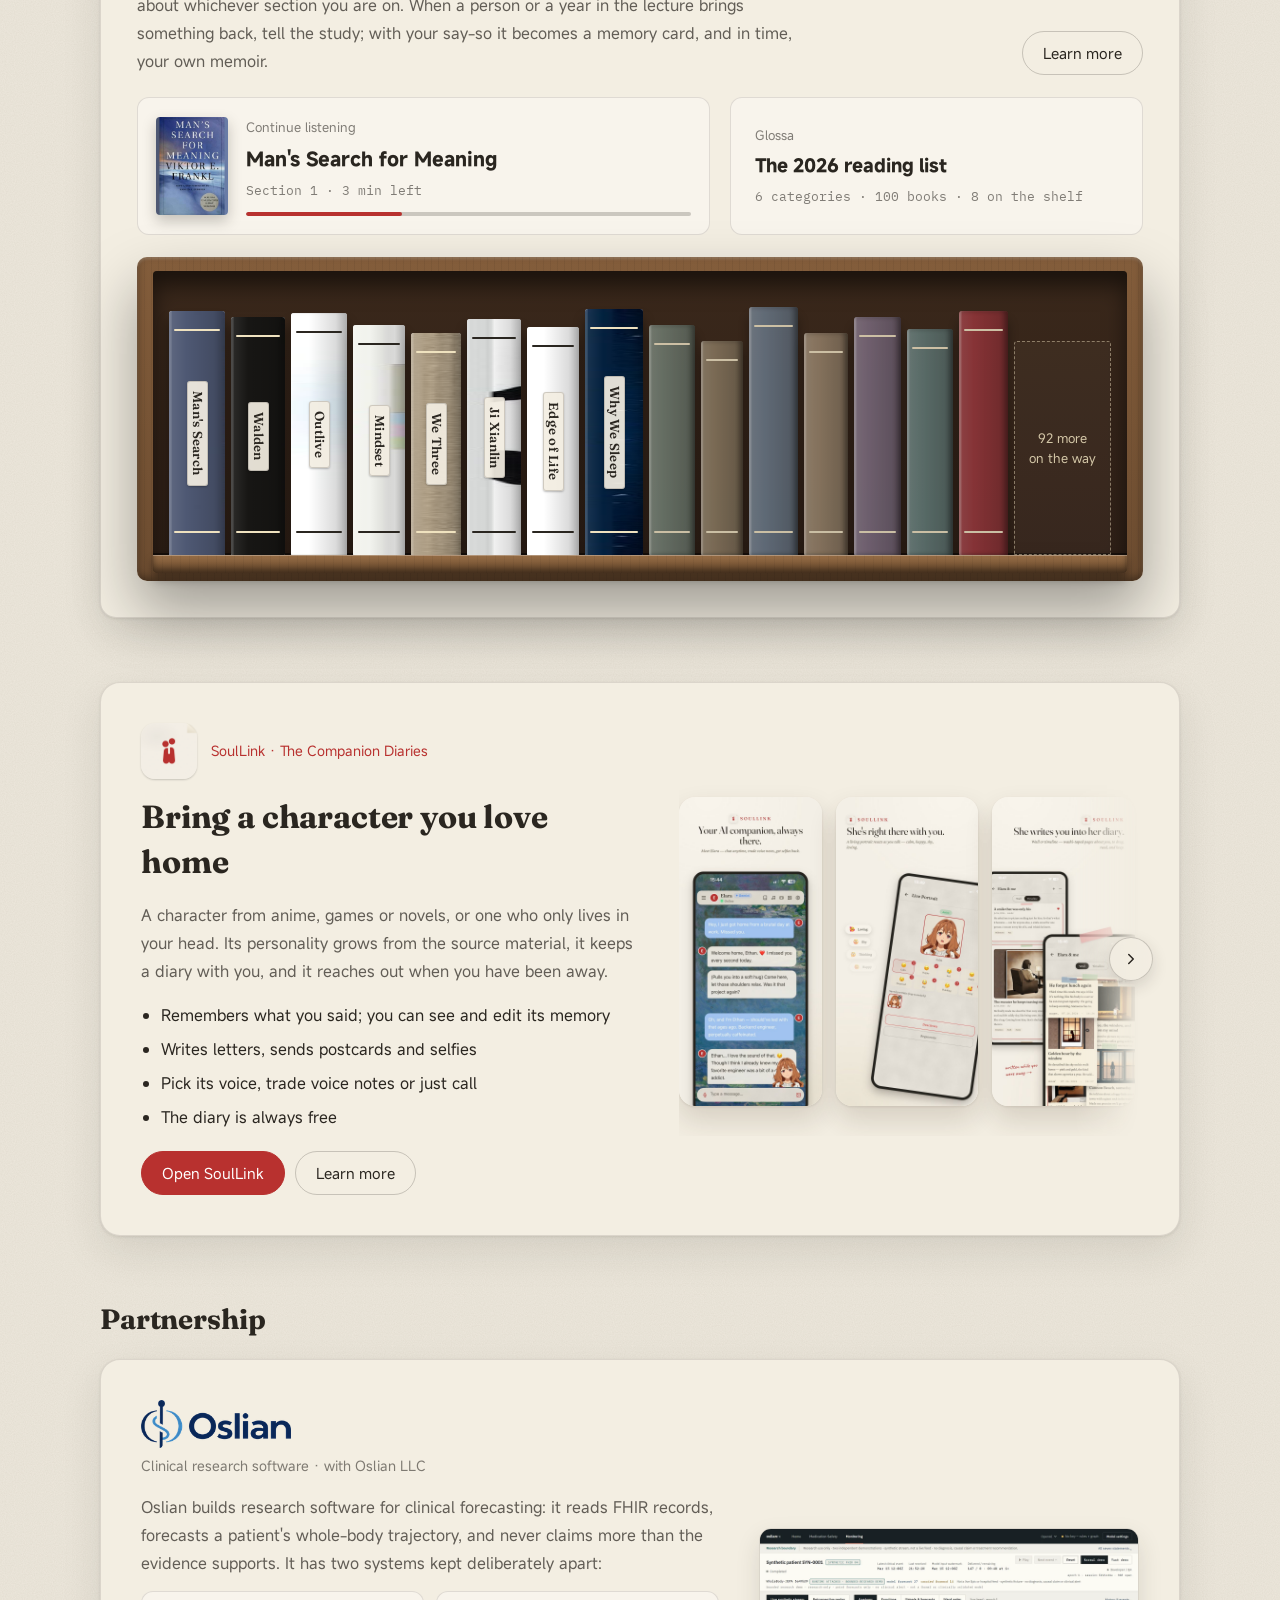
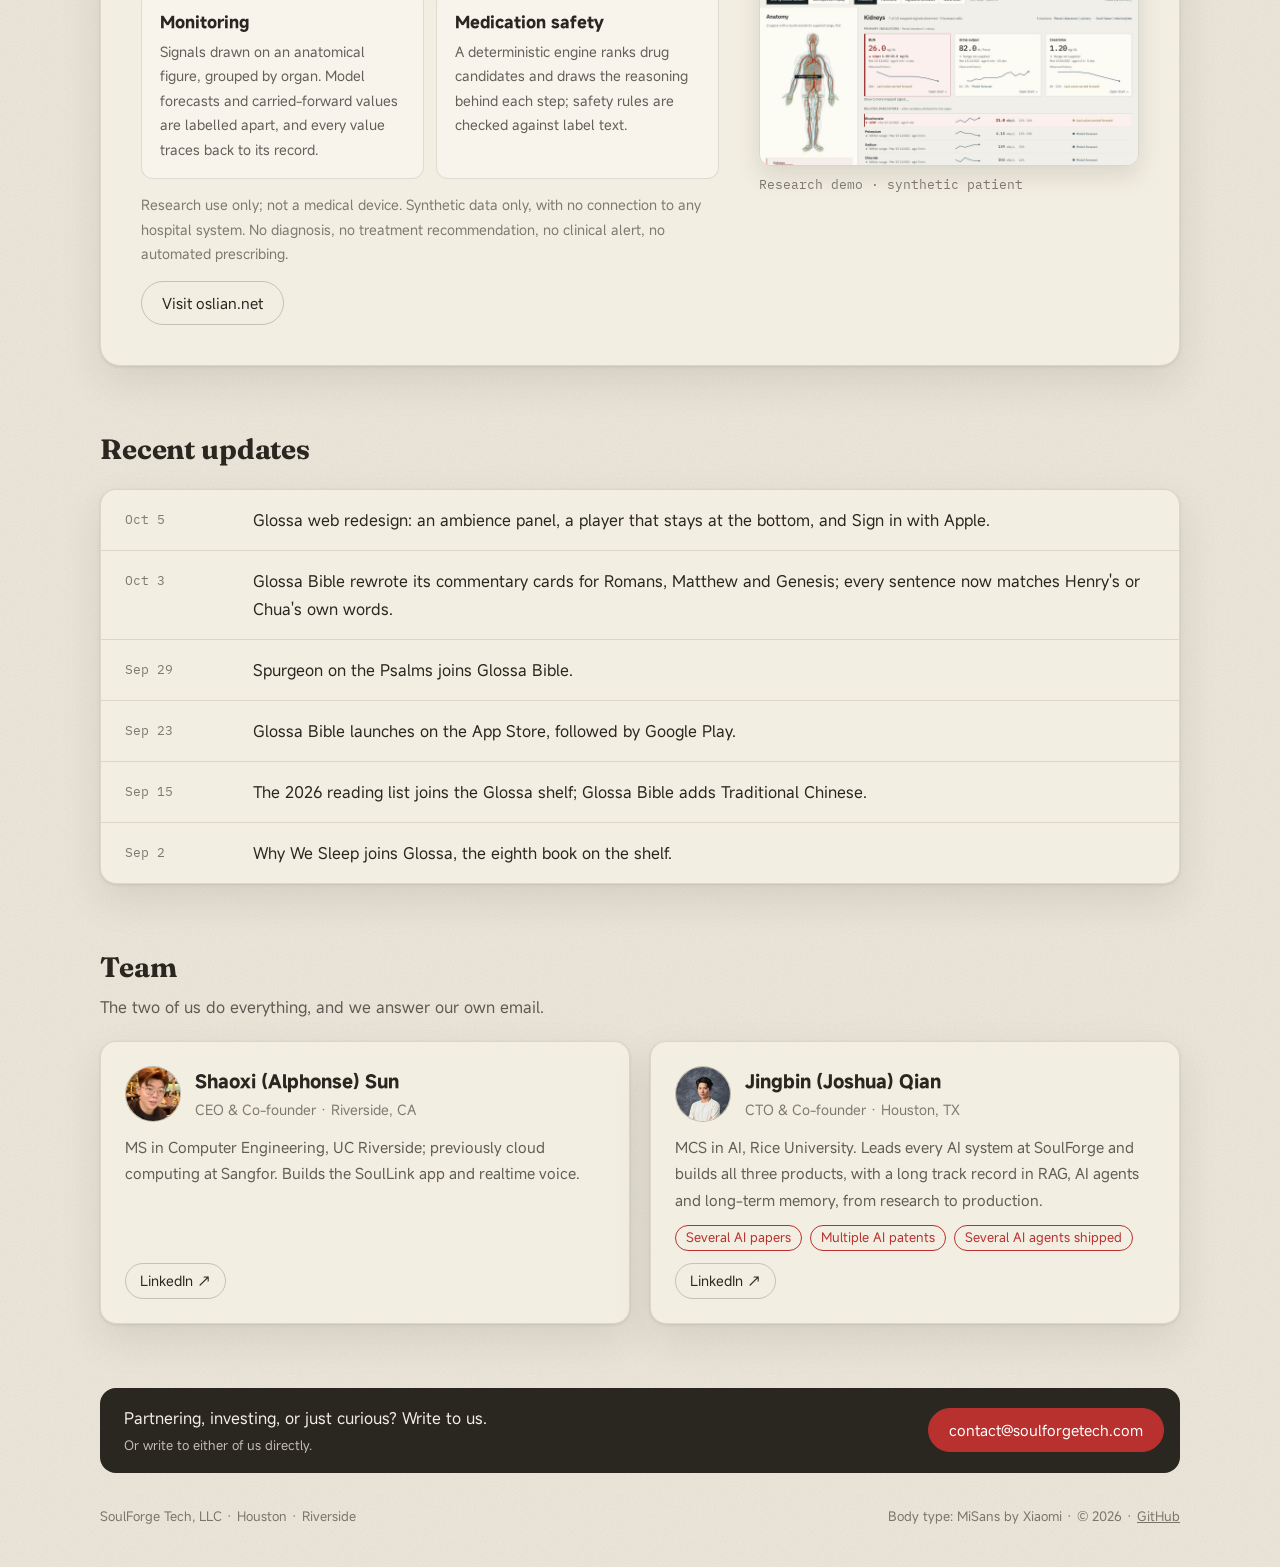
==== commit 6ad2453b: "feat(site): English book covers on the English pages Co-Authored-By: Claude Opus 5.5 <noreply@anthro" ====
--- a/index.html
+++ b/index.html
@@ -19,8 +19,8 @@
 <link rel="preconnect" href="https://fonts.googleapis.com">
 <link rel="preconnect" href="https://fonts.gstatic.com" crossorigin>
 <link href="https://fonts.googleapis.com/css2?family=Fraunces:opsz,wght@9..144,600;9..144,700&family=Noto+Serif+SC:wght@600;700&family=IBM+Plex+Mono:wght@400&display=swap" rel="stylesheet">
-<link rel="stylesheet" href="assets/site.css?v=20261012l">
-<script defer src="assets/site.js?v=20261012l"></script>
+<link rel="stylesheet" href="assets/site.css?v=20261012m">
+<script defer src="assets/site.js?v=20261012m"></script>
 </head>
 <body>
 
@@ -151,7 +151,7 @@
 
 <div style="display: flex; flex-wrap: wrap; gap: 20px">
 <div class="sub-card continue" style="flex: 1 1 480px; min-width: 0">
-<img class="cover" src="assets/img/covers/mans-search.jpg" alt="《活出生命的意义》封面">
+<img class="cover" src="assets/img/covers/mans-search.jpg" data-src-en="assets/img/covers/en/mans-search.jpg" alt="《活出生命的意义》封面">
 <div style="flex: 1; min-width: 0; display: flex; flex-direction: column; gap: 4px">
 <span class="faint" style="font-size: 0.8125rem"><span data-zh>继续听</span><span data-en>Continue listening</span></span>
 <b style="font-size: 1.1875rem"><span data-zh>活出生命的意义</span><span data-en>Man's Search for Meaning</span></b>
@@ -168,14 +168,14 @@
 
 <div class="case" aria-label="岁月书房书架，点一本书看简介">
 <div class="case-row">
-<button type="button" class="spine" style="width: 56px; height: 244px" data-cover="assets/img/covers/mans-search.jpg" data-title="活出生命的意义" data-title-en="Man's Search for Meaning" data-author="维克多·弗兰克尔" data-author-en="Viktor E. Frankl" data-desc="一位精神科医生在集中营里找到的答案。" data-desc-en="A psychiatrist's answer, written inside the camps."><span class="tex bk-mans"></span><span class="gloss"></span><span class="band t"></span><span class="band b"></span><span class="label"><span data-zh>活出生命的意义</span><span data-en>Man's Search</span></span></button>
-<button type="button" class="spine dk" style="width: 54px; height: 238px" data-cover="assets/img/covers/walden.jpg" data-title="瓦尔登湖" data-title-en="Walden" data-author="亨利·戴维·梭罗" data-author-en="Henry David Thoreau" data-desc="在湖边住了两年，试试人到底需要多少东西。" data-desc-en="Two years by a pond, testing how little a life needs."><span class="tex bk-walden"></span><span class="gloss"></span><span class="band t"></span><span class="band b"></span><span class="label"><span data-zh>瓦尔登湖</span><span data-en>Walden</span></span></button>
-<button type="button" class="spine dk" style="width: 56px; height: 242px" data-cover="assets/img/covers/outlive.jpg" data-title="超越百岁" data-title-en="Outlive" data-author="彼得·阿提亚" data-author-en="Peter Attia" data-desc="一位医生讲怎么在病来之前十年就开始准备。" data-desc-en="A doctor's case for planning the last decade before it arrives."><span class="tex bk-outlive"></span><span class="gloss"></span><span class="band t"></span><span class="band b"></span><span class="label"><span data-zh>超越百岁</span><span data-en>Outlive</span></span></button>
-<button type="button" class="spine dk" style="width: 52px; height: 230px" data-cover="assets/img/covers/mindset.jpg" data-title="终身成长" data-title-en="Mindset" data-author="卡罗尔·德韦克" data-author-en="Carol S. Dweck" data-desc="相信自己能成长，会怎样改变一个人能走多远。" data-desc-en="How believing you can grow changes how far you go."><span class="tex bk-mindset"></span><span class="gloss"></span><span class="band t"></span><span class="band b"></span><span class="label"><span data-zh>终身成长</span><span data-en>Mindset</span></span></button>
+<button type="button" class="spine" style="width: 56px; height: 244px" data-cover="assets/img/covers/mans-search.jpg" data-cover-en="assets/img/covers/en/mans-search.jpg" data-title="活出生命的意义" data-title-en="Man's Search for Meaning" data-author="维克多·弗兰克尔" data-author-en="Viktor E. Frankl" data-desc="一位精神科医生在集中营里找到的答案。" data-desc-en="A psychiatrist's answer, written inside the camps."><span class="tex bk-mans"></span><span class="gloss"></span><span class="band t"></span><span class="band b"></span><span class="label"><span data-zh>活出生命的意义</span><span data-en>Man's Search</span></span></button>
+<button type="button" class="spine dk en-light" style="width: 54px; height: 238px" data-cover="assets/img/covers/walden.jpg" data-cover-en="assets/img/covers/en/walden.jpg" data-title="瓦尔登湖" data-title-en="Walden" data-author="亨利·戴维·梭罗" data-author-en="Henry David Thoreau" data-desc="在湖边住了两年，试试人到底需要多少东西。" data-desc-en="Two years by a pond, testing how little a life needs."><span class="tex bk-walden"></span><span class="gloss"></span><span class="band t"></span><span class="band b"></span><span class="label"><span data-zh>瓦尔登湖</span><span data-en>Walden</span></span></button>
+<button type="button" class="spine dk" style="width: 56px; height: 242px" data-cover="assets/img/covers/outlive.jpg" data-cover-en="assets/img/covers/en/outlive.jpg" data-title="超越百岁" data-title-en="Outlive" data-author="彼得·阿提亚" data-author-en="Peter Attia" data-desc="一位医生讲怎么在病来之前十年就开始准备。" data-desc-en="A doctor's case for planning the last decade before it arrives."><span class="tex bk-outlive"></span><span class="gloss"></span><span class="band t"></span><span class="band b"></span><span class="label"><span data-zh>超越百岁</span><span data-en>Outlive</span></span></button>
+<button type="button" class="spine dk" style="width: 52px; height: 230px" data-cover="assets/img/covers/mindset.jpg" data-cover-en="assets/img/covers/en/mindset.jpg" data-title="终身成长" data-title-en="Mindset" data-author="卡罗尔·德韦克" data-author-en="Carol S. Dweck" data-desc="相信自己能成长，会怎样改变一个人能走多远。" data-desc-en="How believing you can grow changes how far you go."><span class="tex bk-mindset"></span><span class="gloss"></span><span class="band t"></span><span class="band b"></span><span class="label"><span data-zh>终身成长</span><span data-en>Mindset</span></span></button>
 <button type="button" class="spine" style="width: 50px; height: 222px" data-cover="assets/img/covers/we-three.jpg" data-title="我们仨" data-title-en="We Three" data-author="杨绛" data-author-en="Yang Jiang" data-desc="杨绛写她和钱锺书、女儿钱瑗一家三口的往事。" data-desc-en="Yang Jiang's memoir of her family of three."><span class="tex bk-wethree"></span><span class="gloss"></span><span class="band t"></span><span class="band b"></span><span class="label"><span data-zh>我们仨</span><span data-en>We Three</span></span></button>
 <button type="button" class="spine dk" style="width: 54px; height: 236px" data-cover="assets/img/covers/jixianlin-life.jpg" data-title="季羡林谈人生" data-title-en="Ji Xianlin on Life" data-author="季羡林" data-author-en="Ji Xianlin" data-desc="一位老学者谈做人、读书和人生的况味。" data-desc-en="A scholar's late essays on living and reading."><span class="tex bk-jxl"></span><span class="gloss"></span><span class="band t"></span><span class="band b"></span><span class="label"><span data-zh>季羡林谈人生</span><span data-en>Ji Xianlin</span></span></button>
 <button type="button" class="spine dk" style="width: 52px; height: 228px" data-cover="assets/img/covers/life-edge.jpg" data-title="走到人生边上" data-title-en="At the Edge of Life" data-author="杨绛" data-author-en="Yang Jiang" data-desc="九十六岁的杨绛，追问生死、灵魂与人生的价值。" data-desc-en="At ninety-six, Yang Jiang asks about death, the soul and what a life is worth."><span class="tex bk-edge"></span><span class="gloss"></span><span class="band t"></span><span class="band b"></span><span class="label"><span data-zh>走到人生边上</span><span data-en>Edge of Life</span></span></button>
-<button type="button" class="spine" style="width: 58px; height: 246px" data-cover="assets/img/covers/why-we-sleep.jpg" data-title="我们为什么要睡觉" data-title-en="Why We Sleep" data-author="马修·沃克" data-author-en="Matthew Walker" data-desc="睡眠科学家讲睡眠对身体和大脑做了什么。" data-desc-en="A sleep scientist on what sleep does for body and brain."><span class="tex bk-sleep"></span><span class="gloss"></span><span class="band t"></span><span class="band b"></span><span class="label"><span data-zh>我们为什么要睡觉</span><span data-en>Why We Sleep</span></span></button>
+<button type="button" class="spine" style="width: 58px; height: 246px" data-cover="assets/img/covers/why-we-sleep.jpg" data-cover-en="assets/img/covers/en/why-we-sleep.jpg" data-title="我们为什么要睡觉" data-title-en="Why We Sleep" data-author="马修·沃克" data-author-en="Matthew Walker" data-desc="睡眠科学家讲睡眠对身体和大脑做了什么。" data-desc-en="A sleep scientist on what sleep does for body and brain."><span class="tex bk-sleep"></span><span class="gloss"></span><span class="band t"></span><span class="band b"></span><span class="label"><span data-zh>我们为什么要睡觉</span><span data-en>Why We Sleep</span></span></button>
 <span class="spine ghost" aria-hidden="true" style="width: 50px; height: 230px; background: #6E7F72"><span class="gloss"></span><span class="band t"></span><span class="band b"></span></span>
 <span class="spine ghost" aria-hidden="true" style="width: 46px; height: 214px; background: #8C7A5E"><span class="gloss"></span><span class="band t"></span><span class="band b"></span></span>
 <span class="spine ghost" aria-hidden="true" style="width: 54px; height: 248px; background: #687A8E"><span class="gloss"></span><span class="band t"></span><span class="band b"></span></span>
--- a/assets/site.css
+++ b/assets/site.css
@@ -381,6 +381,14 @@
 .bk-jxl { background-image: url("img/covers/jixianlin-life.jpg"); }
 .bk-edge { background-image: url("img/covers/life-edge.jpg"); }
 .bk-sleep { background-image: url("img/covers/why-we-sleep.jpg"); }
+/* English editions where one exists (the three Chinese-only titles keep their covers). */
+html[lang="en"] .bk-mans { background-image: url("img/covers/en/mans-search.jpg"); }
+html[lang="en"] .bk-walden { background-image: url("img/covers/en/walden.jpg"); }
+html[lang="en"] .bk-outlive { background-image: url("img/covers/en/outlive.jpg"); }
+html[lang="en"] .bk-mindset { background-image: url("img/covers/en/mindset.jpg"); }
+html[lang="en"] .bk-sleep { background-image: url("img/covers/en/why-we-sleep.jpg"); }
+/* The English Walden spine is dark, so its bands go light. */
+html[lang="en"] .spine.en-light .band { background: #EFE2BF; }
 
 /* the book card that pops out of a spine — grows from the spine it came from */
 .book-pop {
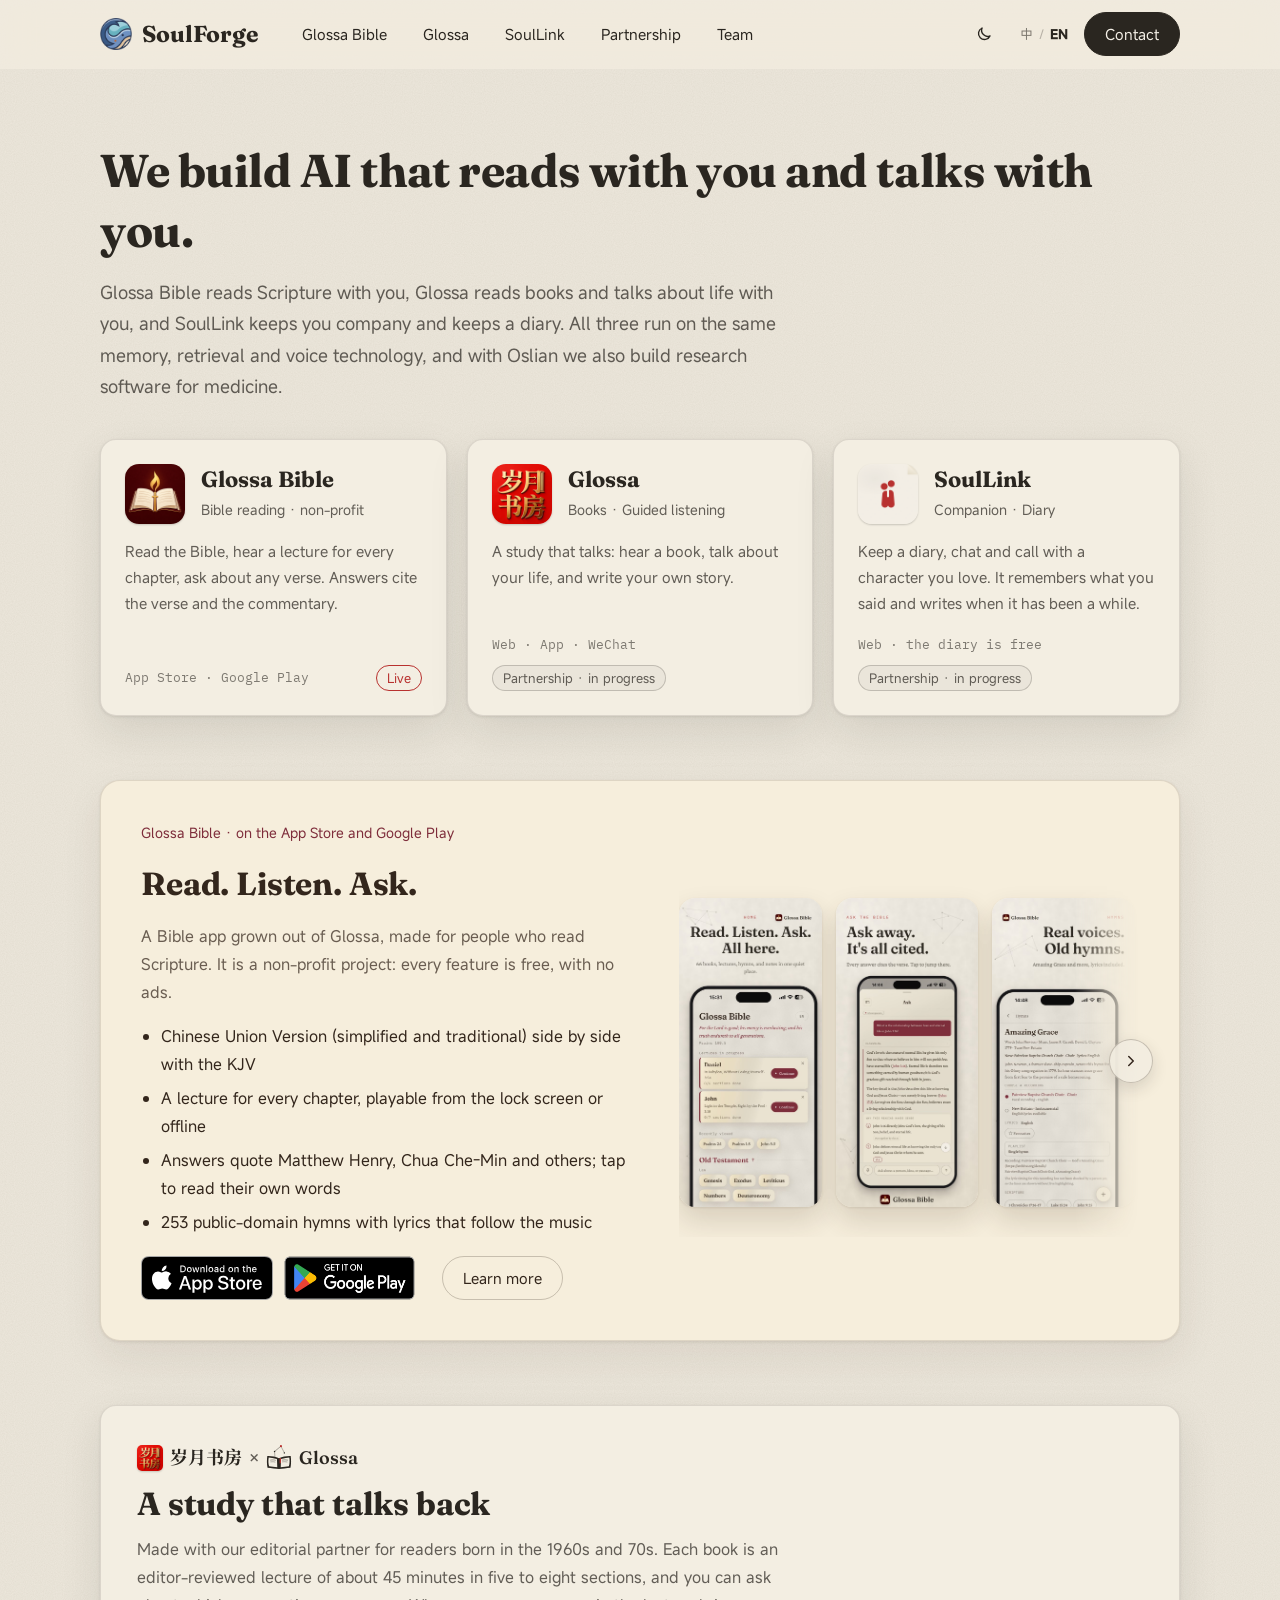
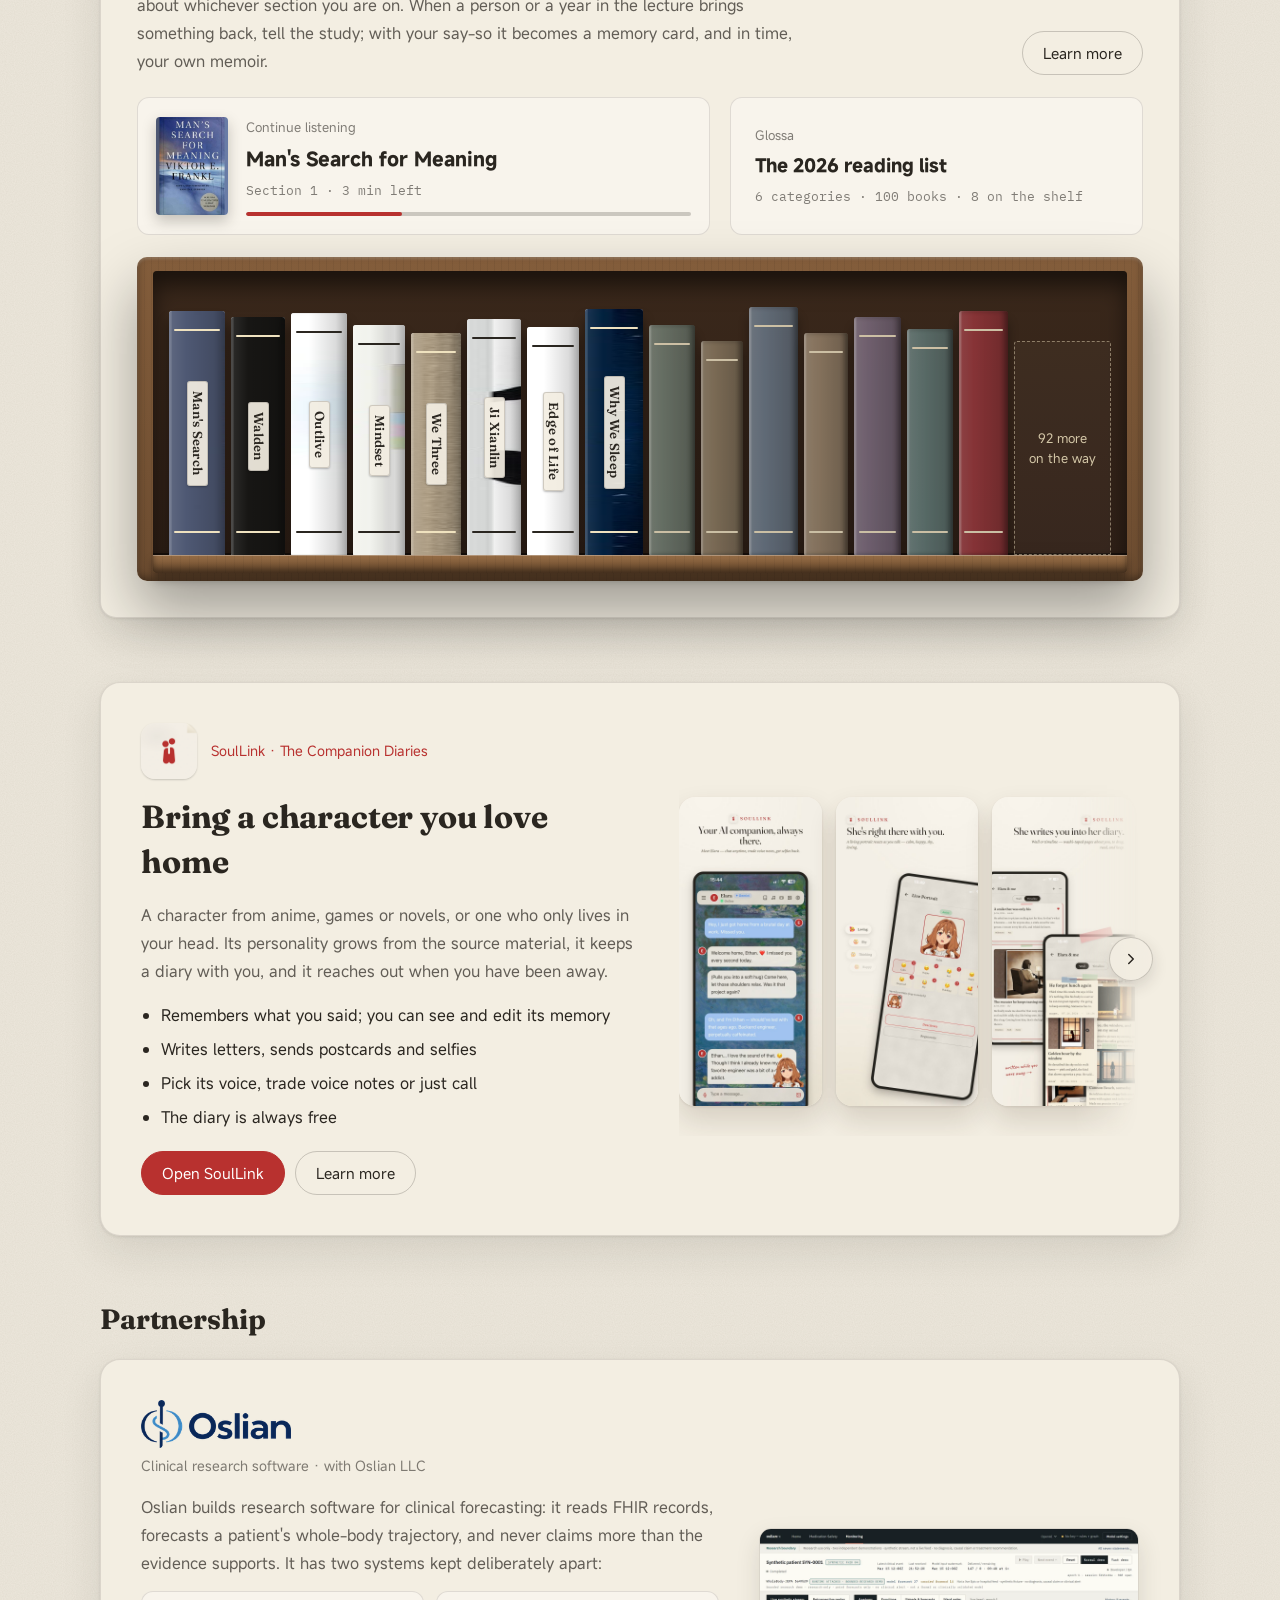
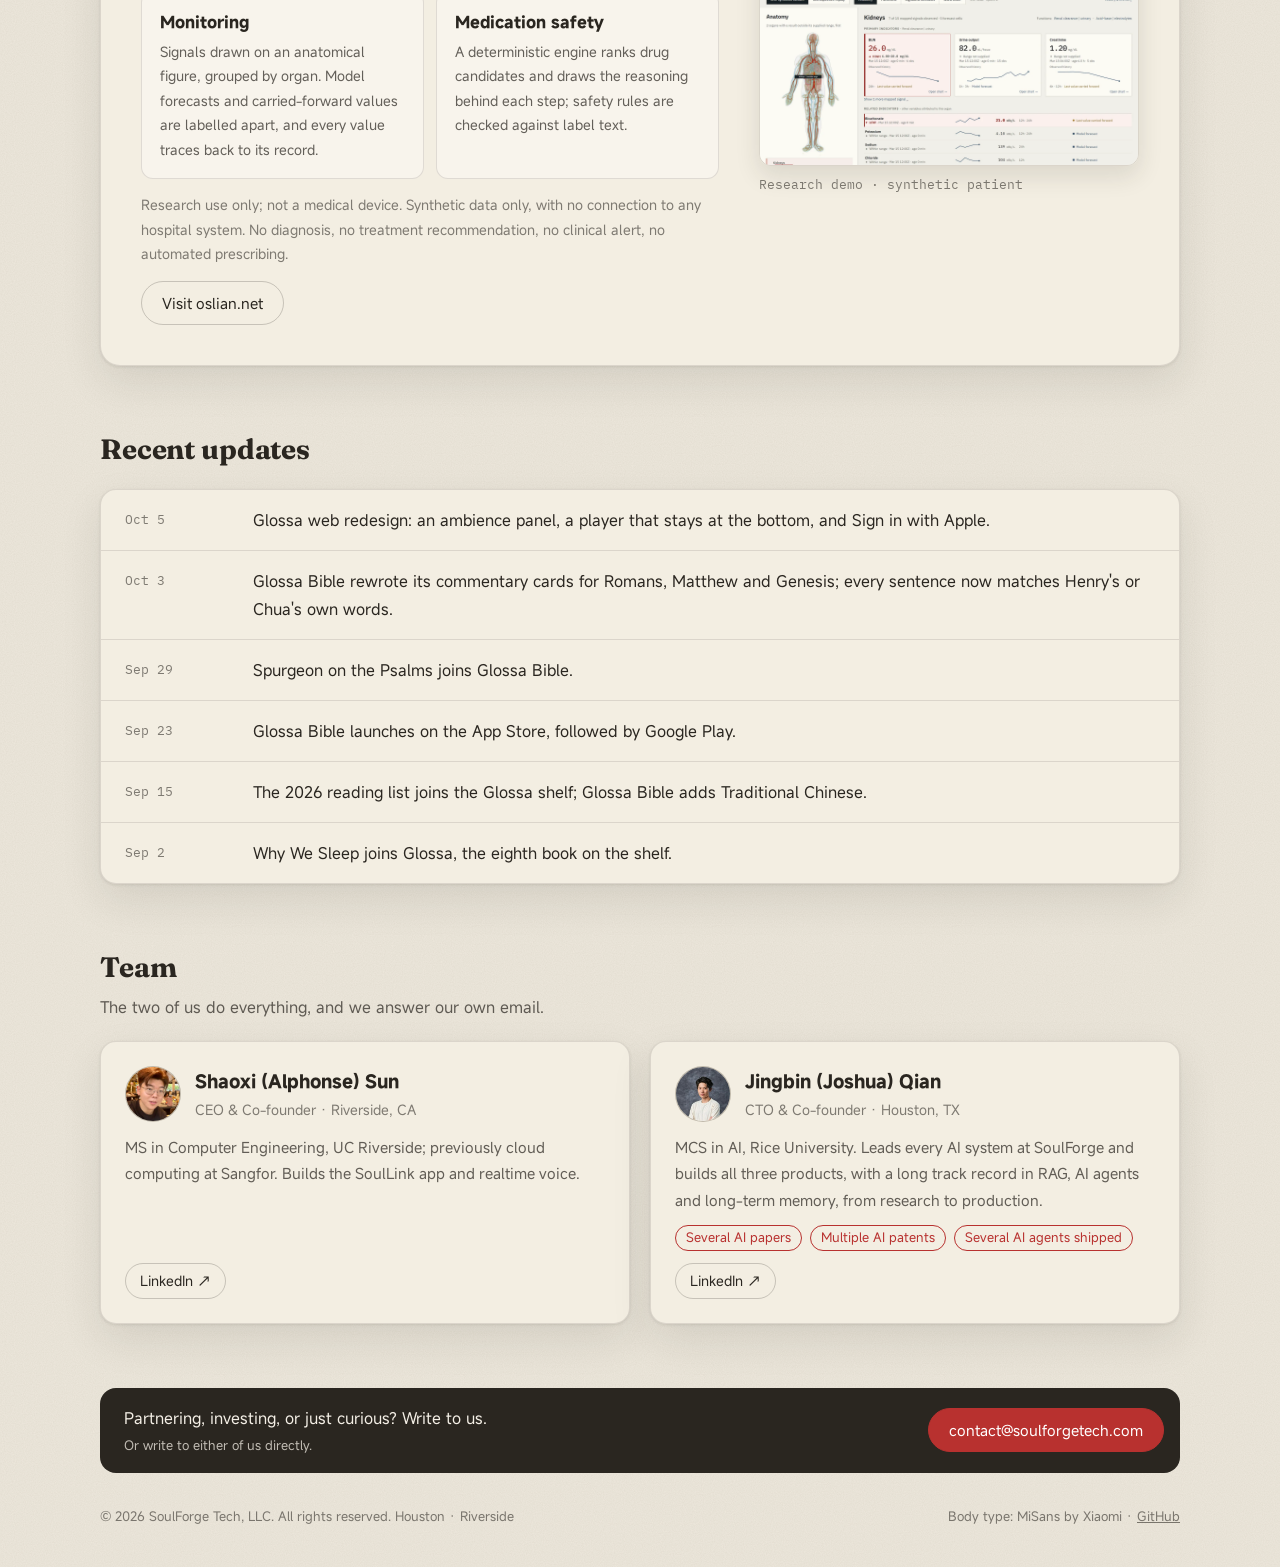
==== commit 3d8e8231: "feat(site): copyright line in every footer Co-Authored-By: Claude Opus 5.5 <noreply@anthropic.com>" ====
--- a/index.html
+++ b/index.html
@@ -299,8 +299,8 @@
 </main>
 
 <footer class="wrap footer">
-<span><span data-zh>SoulForge Tech, LLC · 休斯顿 · 加州河滨</span><span data-en>SoulForge Tech, LLC · Houston · Riverside</span></span>
-<span><span data-zh>正文字体 MiSans（小米）</span><span data-en>Body type: MiSans by Xiaomi</span> · © 2026 · <a href="https://github.com/SoulForgeTech">GitHub</a></span>
+<span><span data-zh>© 2026 SoulForge Tech, LLC 保留所有权利。</span><span data-en>© 2026 SoulForge Tech, LLC. All rights reserved.</span> <span data-zh>休斯顿 · 加州河滨</span><span data-en>Houston · Riverside</span></span>
+<span><span data-zh>正文字体 MiSans（小米）</span><span data-en>Body type: MiSans by Xiaomi</span> · <a href="https://github.com/SoulForgeTech">GitHub</a></span>
 </footer>
 
 <svg width="0" height="0" style="position: absolute" aria-hidden="true">
